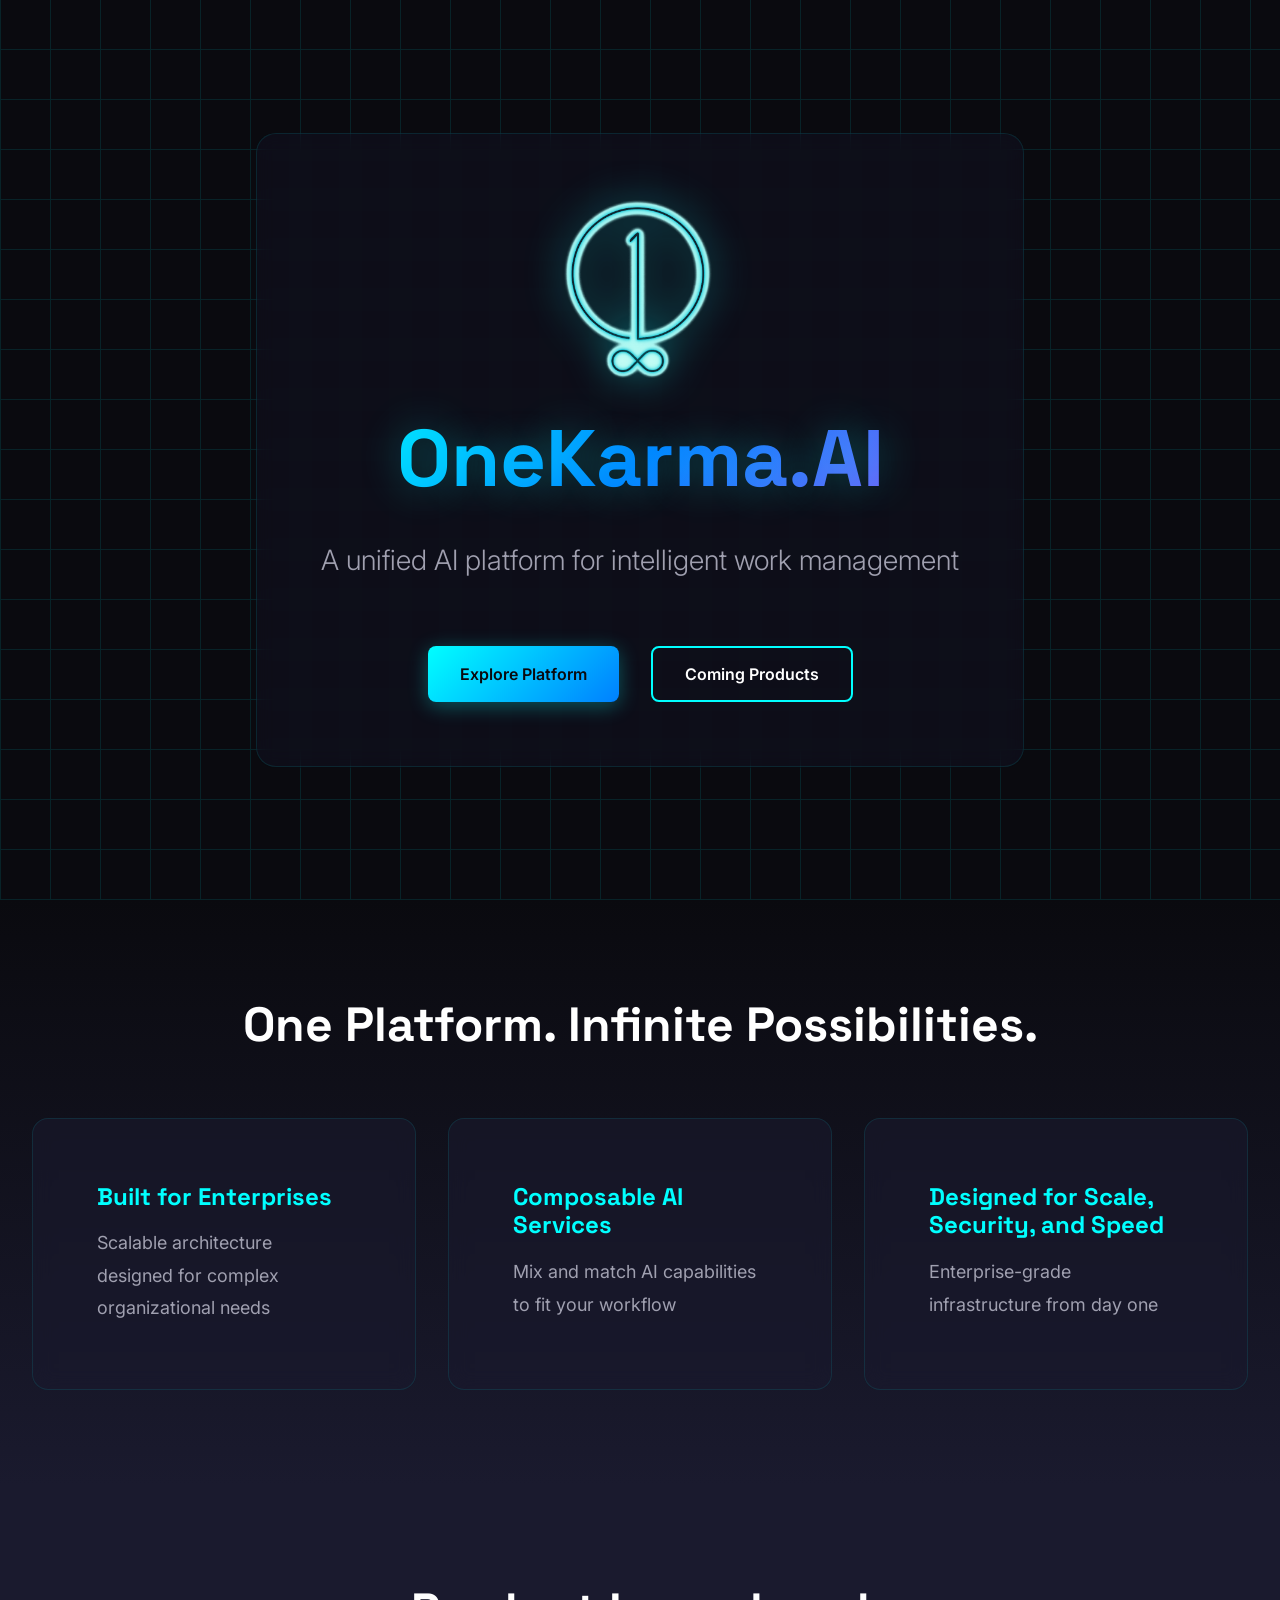
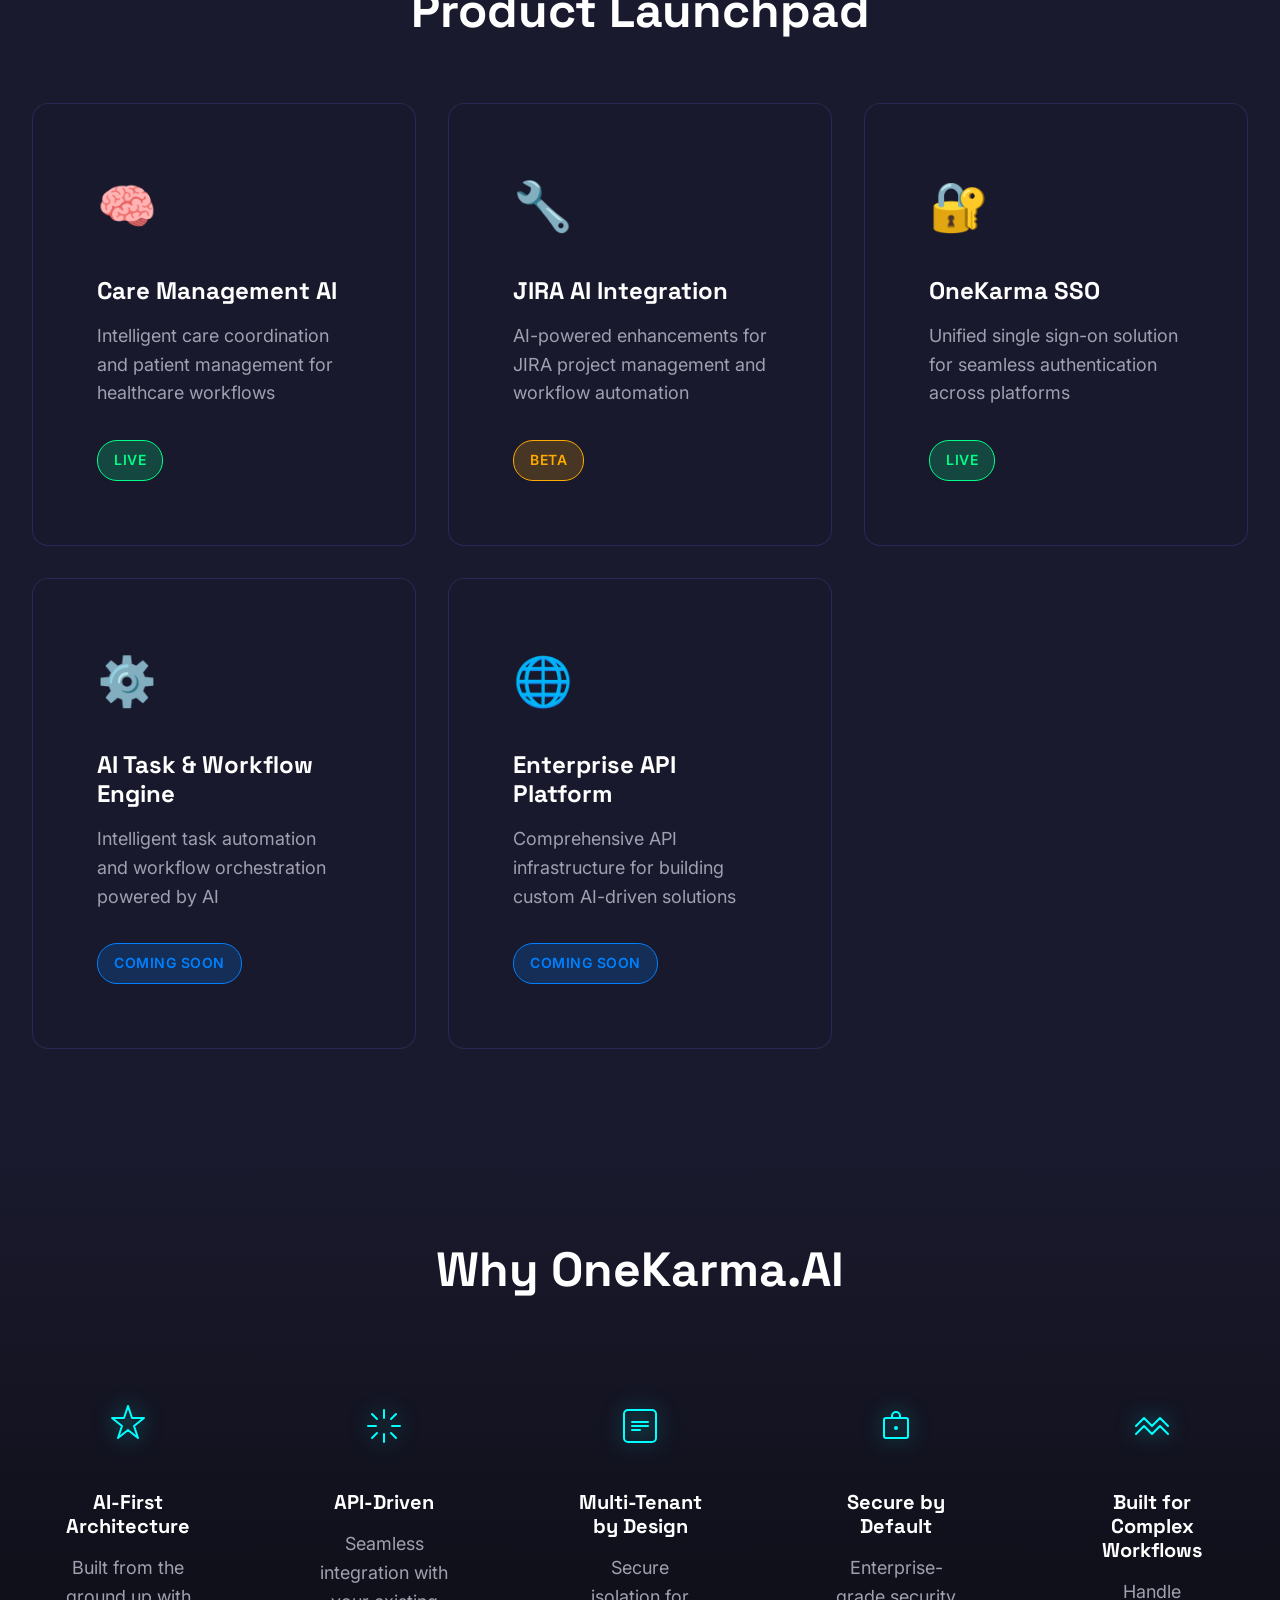
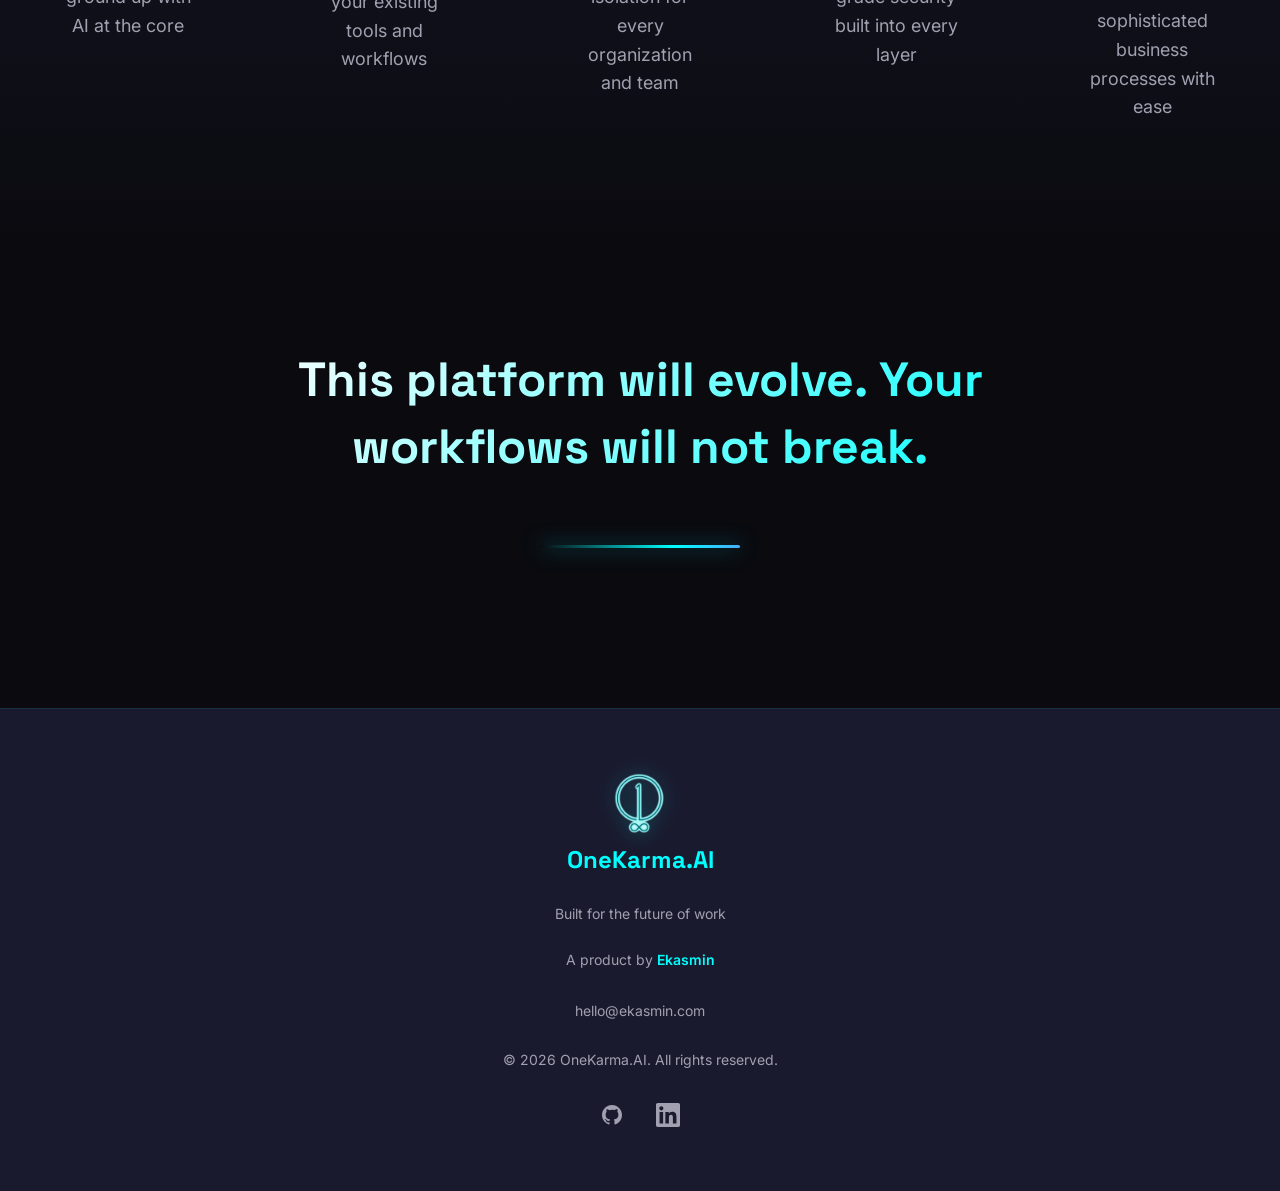
==== index.html @ ee0c7028 "Initial commit: OneKarma.AI landing website with Ekasmin branding" ====
<!DOCTYPE html>
<html lang="en">
<head>
  <meta charset="UTF-8">
  <meta name="viewport" content="width=device-width, initial-scale=1.0">
  <meta name="description" content="OneKarma.AI - A unified AI platform for intelligent work management. Enterprise-grade AI solutions for modern workflows. By Ekasmin.">
  <title>OneKarma.AI - Unified AI Platform for Intelligent Work Management</title>
  
  <!-- Favicons - OneKarma Logo -->
  <link rel="icon" type="image/png" sizes="16x16" href="images/ios/Icon-16x16.png">
  <link rel="icon" type="image/png" sizes="32x32" href="images/ios/Icon-32x32.png">
  <link rel="icon" type="image/png" sizes="48x48" href="images/ios/Icon-48x48.png">
  <link rel="apple-touch-icon" sizes="180x180" href="images/ios/Icon-180x180.png">
  <link rel="icon" type="image/png" sizes="192x192" href="images/android/Icon-xxxdpi-192x192.png">
  
  <!-- Stylesheets -->
  <link rel="stylesheet" href="css/style.css">
  <link rel="preconnect" href="https://fonts.googleapis.com">
  <link rel="preconnect" href="https://fonts.gstatic.com" crossorigin>
  <link href="https://fonts.googleapis.com/css2?family=Inter:wght@300;400;600;700&family=Space+Grotesk:wght@400;600;700&display=swap" rel="stylesheet">
</head>
<body>
  
  <!-- Hero Section -->
  <section id="hero" class="hero-section" role="banner">
    <div class="hero-background" aria-hidden="true"></div>
    <div class="hero-content">
      <div class="hero-logo">
        <img src="images/logo.png" alt="OneKarma.AI Logo" class="logo-image">
      </div>
      <h1 class="hero-title">OneKarma.AI</h1>
      <p class="hero-subtitle">A unified AI platform for intelligent work management</p>
      <div class="hero-cta">
        <button class="btn-primary" data-scroll-to="platform-vision" aria-label="Explore Platform">Explore Platform</button>
        <button class="btn-secondary" data-scroll-to="products" aria-label="Coming Products">Coming Products</button>
      </div>
    </div>
  </section>

  <!-- Platform Vision Section -->
  <section id="platform-vision" class="platform-vision-section" aria-labelledby="platform-heading">
    <div class="container">
      <h2 id="platform-heading" class="section-title fade-in">One Platform. Infinite Possibilities.</h2>
      <div class="vision-cards">
        <article class="vision-card fade-in">
          <h3>Built for Enterprises</h3>
          <p>Scalable architecture designed for complex organizational needs</p>
        </article>
        <article class="vision-card fade-in">
          <h3>Composable AI Services</h3>
          <p>Mix and match AI capabilities to fit your workflow</p>
        </article>
        <article class="vision-card fade-in">
          <h3>Designed for Scale, Security, and Speed</h3>
          <p>Enterprise-grade infrastructure from day one</p>
        </article>
      </div>
    </div>
  </section>

  <!-- Products Section -->
  <section id="products" class="products-section" aria-labelledby="products-heading">
    <div class="container">
      <h2 id="products-heading" class="section-title fade-in">Product Launchpad</h2>
      <div class="products-grid" id="products-grid">
        <!-- Product cards will be dynamically generated by JavaScript -->
      </div>
    </div>
  </section>

  <!-- Why OneKarma Section -->
  <section id="why-onekarma" class="why-section" aria-labelledby="why-heading">
    <div class="container">
      <h2 id="why-heading" class="section-title fade-in">Why OneKarma.AI</h2>
      <div class="features-grid">
        <article class="feature-block fade-in">
          <div class="feature-icon" aria-hidden="true">
            <svg width="48" height="48" viewBox="0 0 48 48" fill="none" xmlns="http://www.w3.org/2000/svg">
              <path d="M24 4L28 16H40L30 24L34 36L24 28L14 36L18 24L8 16H20L24 4Z" stroke="currentColor" stroke-width="2" stroke-linecap="round" stroke-linejoin="round"/>
            </svg>
          </div>
          <h3>AI-First Architecture</h3>
          <p>Built from the ground up with AI at the core</p>
        </article>
        <article class="feature-block fade-in">
          <div class="feature-icon" aria-hidden="true">
            <svg width="48" height="48" viewBox="0 0 48 48" fill="none" xmlns="http://www.w3.org/2000/svg">
              <path d="M8 24H16M32 24H40M24 8V16M24 32V40M12 12L17 17M31 31L36 36M36 12L31 17M17 31L12 36" stroke="currentColor" stroke-width="2" stroke-linecap="round"/>
            </svg>
          </div>
          <h3>API-Driven</h3>
          <p>Seamless integration with your existing tools and workflows</p>
        </article>
        <article class="feature-block fade-in">
          <div class="feature-icon" aria-hidden="true">
            <svg width="48" height="48" viewBox="0 0 48 48" fill="none" xmlns="http://www.w3.org/2000/svg">
              <rect x="8" y="8" width="32" height="32" rx="4" stroke="currentColor" stroke-width="2"/>
              <path d="M16 20H32M16 24H32M16 28H24" stroke="currentColor" stroke-width="2" stroke-linecap="round"/>
            </svg>
          </div>
          <h3>Multi-Tenant by Design</h3>
          <p>Secure isolation for every organization and team</p>
        </article>
        <article class="feature-block fade-in">
          <div class="feature-icon" aria-hidden="true">
            <svg width="48" height="48" viewBox="0 0 48 48" fill="none" xmlns="http://www.w3.org/2000/svg">
              <rect x="12" y="16" width="24" height="20" rx="2" stroke="currentColor" stroke-width="2"/>
              <path d="M20 16V14C20 11.7909 21.7909 10 24 10C26.2091 10 28 11.7909 28 14V16" stroke="currentColor" stroke-width="2"/>
              <circle cx="24" cy="26" r="2" fill="currentColor"/>
            </svg>
          </div>
          <h3>Secure by Default</h3>
          <p>Enterprise-grade security built into every layer</p>
        </article>
        <article class="feature-block fade-in">
          <div class="feature-icon" aria-hidden="true">
            <svg width="48" height="48" viewBox="0 0 48 48" fill="none" xmlns="http://www.w3.org/2000/svg">
              <path d="M8 24L16 16L24 24L32 16L40 24" stroke="currentColor" stroke-width="2" stroke-linecap="round" stroke-linejoin="round"/>
              <path d="M8 32L16 24L24 32L32 24L40 32" stroke="currentColor" stroke-width="2" stroke-linecap="round" stroke-linejoin="round"/>
            </svg>
          </div>
          <h3>Built for Complex Workflows</h3>
          <p>Handle sophisticated business processes with ease</p>
        </article>
      </div>
    </div>
  </section>

  <!-- Future-Ready Section -->
  <section id="future-ready" class="future-section" aria-labelledby="future-heading">
    <div class="container">
      <h2 id="future-heading" class="future-statement fade-in">This platform will evolve. Your workflows will not break.</h2>
      <div class="animated-divider" aria-hidden="true"></div>
    </div>
  </section>

  <!-- Footer -->
  <footer class="footer" role="contentinfo">
    <div class="container">
      <div class="footer-logo-section">
        <img src="images/logo.png" alt="OneKarma.AI Logo" class="footer-logo-image">
        <div class="footer-logo">OneKarma.AI</div>
      </div>
      <p class="footer-tagline">Built for the future of work</p>
      <p class="footer-company">
        A product by <a href="https://www.ekasmin.com" target="_blank" rel="noopener noreferrer" class="footer-company-link">Ekasmin</a>
      </p>
      <p class="footer-contact">
        <a href="mailto:hello@ekasmin.com" class="footer-email">hello@ekasmin.com</a>
      </p>
      <p class="footer-copyright">&copy; <span id="year"></span> OneKarma.AI. All rights reserved.</p>
      <div class="footer-links">
        <a href="https://github.com" aria-label="GitHub" target="_blank" rel="noopener noreferrer">
          <svg width="24" height="24" viewBox="0 0 24 24" fill="currentColor" xmlns="http://www.w3.org/2000/svg">
            <path d="M12 2C6.477 2 2 6.477 2 12c0 4.42 2.865 8.17 6.839 9.49.5.092.682-.217.682-.482 0-.237-.008-.866-.013-1.7-2.782.603-3.369-1.34-3.369-1.34-.454-1.156-1.11-1.463-1.11-1.463-.908-.62.069-.608.069-.608 1.003.07 1.531 1.03 1.531 1.03.892 1.529 2.341 1.087 2.91.831.092-.646.35-1.086.636-1.336-2.22-.253-4.555-1.11-4.555-4.943 0-1.091.39-1.984 1.029-2.683-.103-.253-.446-1.27.098-2.647 0 0 .84-.269 2.75 1.025A9.578 9.578 0 0112 6.836c.85.004 1.705.114 2.504.336 1.909-1.294 2.747-1.025 2.747-1.025.546 1.377.203 2.394.1 2.647.64.699 1.028 1.592 1.028 2.683 0 3.842-2.339 4.687-4.566 4.935.359.309.678.919.678 1.852 0 1.336-.012 2.415-.012 2.743 0 .267.18.578.688.48C19.138 20.167 22 16.418 22 12c0-5.523-4.477-10-10-10z"/>
          </svg>
        </a>
        <a href="https://linkedin.com" aria-label="LinkedIn" target="_blank" rel="noopener noreferrer">
          <svg width="24" height="24" viewBox="0 0 24 24" fill="currentColor" xmlns="http://www.w3.org/2000/svg">
            <path d="M20.447 20.452h-3.554v-5.569c0-1.328-.027-3.037-1.852-3.037-1.853 0-2.136 1.445-2.136 2.939v5.667H9.351V9h3.414v1.561h.046c.477-.9 1.637-1.85 3.37-1.85 3.601 0 4.267 2.37 4.267 5.455v6.286zM5.337 7.433c-1.144 0-2.063-.926-2.063-2.065 0-1.138.92-2.063 2.063-2.063 1.14 0 2.064.925 2.064 2.063 0 1.139-.925 2.065-2.064 2.065zm1.782 13.019H3.555V9h3.564v11.452zM22.225 0H1.771C.792 0 0 .774 0 1.729v20.542C0 23.227.792 24 1.771 24h20.451C23.2 24 24 23.227 24 22.271V1.729C24 .774 23.2 0 22.222 0h.003z"/>
          </svg>
        </a>
      </div>
    </div>
  </footer>

  <!-- JavaScript -->
  <script defer src="js/main.js"></script>
</body>
</html>
---- css/style.css ----
/* OneKarma.AI Landing Website - Main Stylesheet */

/* ============================================
   CSS Custom Properties (Design Tokens)
   ============================================ */
:root {
  /* Base colors */
  --color-bg-primary: #0a0a0f;
  --color-bg-secondary: #1a1a2e;
  --color-bg-card: rgba(26, 26, 46, 0.6);
  
  /* Neon accents */
  --color-accent-cyan: #00ffff;
  --color-accent-blue: #0080ff;
  --color-accent-violet: #8b5cf6;
  --color-accent-orange: #ff6b35;
  
  /* Text colors */
  --color-text-primary: #ffffff;
  --color-text-secondary: #a0a0b0;
  
  /* Status colors */
  --color-status-live: #00ff88;
  --color-status-beta: #ffaa00;
  --color-status-coming: #0080ff;
  
  /* Spacing */
  --spacing-xs: 0.5rem;
  --spacing-sm: 1rem;
  --spacing-md: 2rem;
  --spacing-lg: 4rem;
  --spacing-xl: 6rem;
  
  /* Typography */
  --font-primary: 'Inter', -apple-system, BlinkMacSystemFont, 'Segoe UI', sans-serif;
  --font-display: 'Space Grotesk', var(--font-primary);
}

/* ============================================
   CSS Reset and Base Styles
   ============================================ */
*,
*::before,
*::after {
  box-sizing: border-box;
  margin: 0;
  padding: 0;
}

html {
  scroll-behavior: smooth;
}

body {
  font-family: var(--font-primary);
  background-color: var(--color-bg-primary);
  color: var(--color-text-primary);
  line-height: 1.6;
  overflow-x: hidden;
}

/* ============================================
   Typography
   ============================================ */
h1, h2, h3 {
  font-family: var(--font-display);
  font-weight: 700;
  line-height: 1.2;
}

h1 {
  font-size: 2.5rem;
}

h2 {
  font-size: 2rem;
}

h3 {
  font-size: 1.5rem;
}

p {
  font-size: 1rem;
  color: var(--color-text-secondary);
}

/* ============================================
   Layout Utilities
   ============================================ */
.container {
  max-width: 1440px;
  margin: 0 auto;
  padding: 0 var(--spacing-md);
}

/* ============================================
   Placeholder Styles (to be implemented)
   ============================================ */
section {
  min-height: 50vh;
  padding: var(--spacing-xl) 0;
}

.section-title {
  text-align: center;
  margin-bottom: var(--spacing-lg);
}

/* Focus styles for keyboard navigation */
*:focus-visible {
  outline: 2px solid var(--color-accent-cyan);
  outline-offset: 4px;
}

/* ============================================
   Responsive Typography
   ============================================ */
@media (min-width: 768px) {
  h1 {
    font-size: 3.5rem;
  }
  
  h2 {
    font-size: 2.5rem;
  }
  
  h3 {
    font-size: 1.75rem;
  }
}

@media (min-width: 1024px) {
  h1 {
    font-size: 4rem;
  }
  
  h2 {
    font-size: 3rem;
  }
  
  h3 {
    font-size: 1.75rem;
  }
  
  p {
    font-size: 1.125rem;
  }
}

/* ============================================
   Accessibility - Reduced Motion
   ============================================ */
@media (prefers-reduced-motion: reduce) {
  *,
  *::before,
  *::after {
    animation-duration: 0.01ms !important;
    animation-iteration-count: 1 !important;
    transition-duration: 0.01ms !important;
  }
  
  html {
    scroll-behavior: auto;
  }
}


/* ============================================
   Hero Section
   ============================================ */
.hero-section {
  position: relative;
  min-height: 100vh;
  display: flex;
  align-items: center;
  justify-content: center;
  overflow: hidden;
  padding: var(--spacing-md);
}

.hero-background {
  position: absolute;
  top: 0;
  left: 0;
  width: 100%;
  height: 100%;
  background: 
    linear-gradient(90deg, var(--color-accent-cyan) 1px, transparent 1px),
    linear-gradient(0deg, var(--color-accent-cyan) 1px, transparent 1px);
  background-size: 50px 50px;
  opacity: 0.1;
  z-index: 0;
  animation: gridPulse 4s ease-in-out infinite;
}

@keyframes gridPulse {
  0%, 100% {
    opacity: 0.1;
    transform: scale(1);
  }
  50% {
    opacity: 0.15;
    transform: scale(1.02);
  }
}

.hero-content {
  position: relative;
  z-index: 1;
  text-align: center;
  max-width: 900px;
  padding: var(--spacing-lg);
  background: rgba(26, 26, 46, 0.3);
  backdrop-filter: blur(10px);
  border-radius: 20px;
  border: 1px solid rgba(0, 255, 255, 0.1);
}

.hero-logo {
  margin-bottom: var(--spacing-md);
  display: flex;
  justify-content: center;
}

.logo-image {
  width: 120px;
  height: auto;
  filter: drop-shadow(0 0 20px rgba(0, 255, 255, 0.4));
  animation: logoFloat 3s ease-in-out infinite;
}

@keyframes logoFloat {
  0%, 100% {
    transform: translateY(0);
  }
  50% {
    transform: translateY(-10px);
  }
}

.hero-title {
  font-size: 3rem;
  font-weight: 700;
  margin-bottom: var(--spacing-md);
  background: linear-gradient(135deg, var(--color-accent-cyan), var(--color-accent-blue), var(--color-accent-violet));
  -webkit-background-clip: text;
  -webkit-text-fill-color: transparent;
  background-clip: text;
  text-shadow: 0 0 40px rgba(0, 255, 255, 0.3);
  animation: titleGlow 3s ease-in-out infinite;
}

.hero-subtitle {
  font-size: 1.25rem;
  color: var(--color-text-secondary);
  margin-bottom: var(--spacing-lg);
  font-weight: 300;
}

.hero-cta {
  display: flex;
  gap: var(--spacing-md);
  justify-content: center;
  flex-wrap: wrap;
}

/* Button Styles */
.btn-primary,
.btn-secondary {
  padding: 1rem 2rem;
  font-size: 1rem;
  font-weight: 600;
  border: none;
  border-radius: 8px;
  cursor: pointer;
  transition: all 0.3s ease;
  font-family: var(--font-primary);
}

.btn-primary {
  background: linear-gradient(135deg, var(--color-accent-cyan), var(--color-accent-blue));
  color: var(--color-bg-primary);
  box-shadow: 0 4px 20px rgba(0, 255, 255, 0.3);
}

.btn-primary:hover {
  transform: translateY(-2px);
  box-shadow: 0 6px 30px rgba(0, 255, 255, 0.5);
}

.btn-secondary {
  background: transparent;
  color: var(--color-text-primary);
  border: 2px solid var(--color-accent-cyan);
}

.btn-secondary:hover {
  background: rgba(0, 255, 255, 0.1);
  transform: translateY(-2px);
  box-shadow: 0 6px 30px rgba(0, 255, 255, 0.3);
}

/* Hero Animations */
@keyframes titleGlow {
  0%, 100% {
    filter: drop-shadow(0 0 20px rgba(0, 255, 255, 0.3));
  }
  50% {
    filter: drop-shadow(0 0 40px rgba(0, 255, 255, 0.6));
  }
}

/* Responsive Hero */
@media (min-width: 768px) {
  .hero-title {
    font-size: 4rem;
  }
  
  .hero-subtitle {
    font-size: 1.5rem;
  }
  
  .logo-image {
    width: 150px;
  }
}

@media (min-width: 1024px) {
  .hero-title {
    font-size: 5rem;
  }
  
  .hero-subtitle {
    font-size: 1.75rem;
  }
  
  .logo-image {
    width: 180px;
  }
}


/* ============================================
   Platform Vision Section
   ============================================ */
.platform-vision-section {
  background: linear-gradient(180deg, var(--color-bg-primary) 0%, var(--color-bg-secondary) 100%);
  padding: var(--spacing-xl) 0;
}

.vision-cards {
  display: grid;
  grid-template-columns: 1fr;
  gap: var(--spacing-md);
  margin-top: var(--spacing-lg);
}

.vision-card {
  background: var(--color-bg-card);
  backdrop-filter: blur(10px);
  border: 1px solid rgba(0, 255, 255, 0.1);
  border-radius: 16px;
  padding: var(--spacing-lg);
  transition: all 0.3s ease;
}

.vision-card h3 {
  color: var(--color-accent-cyan);
  margin-bottom: var(--spacing-sm);
  font-size: 1.5rem;
}

.vision-card p {
  color: var(--color-text-secondary);
  line-height: 1.8;
}

.vision-card:hover {
  transform: translateY(-5px);
  box-shadow: 0 10px 30px rgba(0, 255, 255, 0.3);
  border-color: rgba(0, 255, 255, 0.3);
}

/* Responsive Vision Cards */
@media (min-width: 768px) {
  .vision-cards {
    grid-template-columns: repeat(2, 1fr);
  }
}

@media (min-width: 1024px) {
  .vision-cards {
    grid-template-columns: repeat(3, 1fr);
  }
}


/* ============================================
   Products Section
   ============================================ */
.products-section {
  background: var(--color-bg-secondary);
  padding: var(--spacing-xl) 0;
}

.products-grid {
  display: grid;
  grid-template-columns: 1fr;
  gap: var(--spacing-md);
  margin-top: var(--spacing-lg);
}

.product-card {
  background: var(--color-bg-card);
  backdrop-filter: blur(10px);
  border: 1px solid rgba(139, 92, 246, 0.2);
  border-radius: 16px;
  padding: var(--spacing-lg);
  transition: all 0.3s ease;
  position: relative;
  overflow: hidden;
}

.product-card::before {
  content: '';
  position: absolute;
  top: 0;
  left: 0;
  right: 0;
  height: 3px;
  background: linear-gradient(90deg, var(--color-accent-cyan), var(--color-accent-violet));
  opacity: 0;
  transition: opacity 0.3s ease;
}

.product-card:hover::before {
  opacity: 1;
}

.product-icon {
  font-size: 3rem;
  margin-bottom: var(--spacing-md);
  display: block;
}

.product-name {
  color: var(--color-text-primary);
  margin-bottom: var(--spacing-sm);
  font-size: 1.5rem;
}

.product-description {
  color: var(--color-text-secondary);
  margin-bottom: var(--spacing-md);
  line-height: 1.6;
}

.product-status {
  display: inline-block;
  padding: 0.5rem 1rem;
  border-radius: 20px;
  font-size: 0.875rem;
  font-weight: 600;
  text-transform: uppercase;
  letter-spacing: 0.5px;
}

.product-card[data-status="live"] .product-status {
  background: rgba(0, 255, 136, 0.2);
  color: var(--color-status-live);
  border: 1px solid var(--color-status-live);
}

.product-card[data-status="beta"] .product-status {
  background: rgba(255, 170, 0, 0.2);
  color: var(--color-status-beta);
  border: 1px solid var(--color-status-beta);
}

.product-card[data-status="coming-soon"] .product-status {
  background: rgba(0, 128, 255, 0.2);
  color: var(--color-status-coming);
  border: 1px solid var(--color-status-coming);
}

.product-card:hover {
  transform: translateY(-10px) scale(1.02);
  box-shadow: 
    0 20px 40px rgba(0, 255, 255, 0.3),
    0 0 20px rgba(139, 92, 246, 0.2);
  border-color: rgba(0, 255, 255, 0.4);
}

/* Responsive Products Grid */
@media (min-width: 768px) {
  .products-grid {
    grid-template-columns: repeat(2, 1fr);
  }
}

@media (min-width: 1024px) {
  .products-grid {
    grid-template-columns: repeat(3, 1fr);
  }
}


/* ============================================
   Why OneKarma Section
   ============================================ */
.why-section {
  background: linear-gradient(180deg, var(--color-bg-secondary) 0%, var(--color-bg-primary) 100%);
  padding: var(--spacing-xl) 0;
}

.features-grid {
  display: grid;
  grid-template-columns: 1fr;
  gap: var(--spacing-lg);
  margin-top: var(--spacing-lg);
}

.feature-block {
  text-align: center;
  padding: var(--spacing-md);
  transition: transform 0.3s ease;
}

.feature-icon {
  width: 64px;
  height: 64px;
  margin: 0 auto var(--spacing-md);
  display: flex;
  align-items: center;
  justify-content: center;
  color: var(--color-accent-cyan);
  filter: drop-shadow(0 0 10px rgba(0, 255, 255, 0.5));
}

.feature-icon svg {
  width: 48px;
  height: 48px;
}

.feature-block h3 {
  color: var(--color-text-primary);
  margin-bottom: var(--spacing-sm);
  font-size: 1.25rem;
}

.feature-block p {
  color: var(--color-text-secondary);
  line-height: 1.6;
}

.feature-block:hover {
  transform: translateY(-5px);
}

.feature-block:hover .feature-icon {
  filter: drop-shadow(0 0 20px rgba(0, 255, 255, 0.8));
}

/* Responsive Features Grid */
@media (min-width: 768px) {
  .features-grid {
    grid-template-columns: repeat(2, 1fr);
  }
}

@media (min-width: 1024px) {
  .features-grid {
    grid-template-columns: repeat(3, 1fr);
  }
}

@media (min-width: 1280px) {
  .features-grid {
    grid-template-columns: repeat(5, 1fr);
  }
}


/* ============================================
   Future-Ready Section
   ============================================ */
.future-section {
  background: var(--color-bg-primary);
  padding: var(--spacing-xl) 0;
  text-align: center;
}

.future-statement {
  font-size: 2rem;
  font-weight: 700;
  max-width: 800px;
  margin: 0 auto var(--spacing-lg);
  line-height: 1.4;
  background: linear-gradient(135deg, var(--color-text-primary), var(--color-accent-cyan));
  -webkit-background-clip: text;
  -webkit-text-fill-color: transparent;
  background-clip: text;
}

.animated-divider {
  width: 200px;
  height: 3px;
  margin: var(--spacing-lg) auto;
  background: linear-gradient(90deg, 
    transparent, 
    var(--color-accent-cyan), 
    var(--color-accent-violet), 
    transparent
  );
  background-size: 200% 100%;
  animation: dividerSlide 3s ease-in-out infinite;
  border-radius: 2px;
  box-shadow: 0 0 20px rgba(0, 255, 255, 0.5);
}

@keyframes dividerSlide {
  0%, 100% {
    background-position: 0% 50%;
  }
  50% {
    background-position: 100% 50%;
  }
}

/* Responsive Future Section */
@media (min-width: 768px) {
  .future-statement {
    font-size: 2.5rem;
  }
}

@media (min-width: 1024px) {
  .future-statement {
    font-size: 3rem;
  }
}


/* ============================================
   Footer
   ============================================ */
.footer {
  background: var(--color-bg-secondary);
  border-top: 1px solid rgba(0, 255, 255, 0.1);
  padding: var(--spacing-lg) 0;
  text-align: center;
}

.footer .container {
  display: flex;
  flex-direction: column;
  align-items: center;
  gap: var(--spacing-sm);
}

.footer-logo-section {
  display: flex;
  flex-direction: column;
  align-items: center;
  gap: var(--spacing-xs);
  margin-bottom: var(--spacing-xs);
}

.footer-logo-image {
  width: 60px;
  height: auto;
  filter: drop-shadow(0 0 10px rgba(0, 255, 255, 0.3));
}

.footer-logo {
  font-family: var(--font-display);
  font-size: 1.5rem;
  font-weight: 700;
  color: var(--color-accent-cyan);
}

.footer-tagline {
  color: var(--color-text-secondary);
  font-size: 0.875rem;
  margin-bottom: var(--spacing-xs);
}

.footer-company {
  color: var(--color-text-secondary);
  font-size: 0.875rem;
  margin-bottom: var(--spacing-xs);
}

.footer-company-link {
  color: var(--color-accent-cyan);
  text-decoration: none;
  transition: all 0.3s ease;
  font-weight: 600;
}

.footer-company-link:hover {
  color: var(--color-accent-blue);
  text-decoration: underline;
}

.footer-contact {
  margin-bottom: var(--spacing-xs);
}

.footer-email {
  color: var(--color-text-secondary);
  text-decoration: none;
  font-size: 0.875rem;
  transition: all 0.3s ease;
}

.footer-email:hover {
  color: var(--color-accent-cyan);
  text-decoration: underline;
}

.footer-copyright {
  color: var(--color-text-secondary);
  font-size: 0.875rem;
  margin-bottom: var(--spacing-sm);
}

.footer-links {
  display: flex;
  gap: var(--spacing-md);
}

.footer-links a {
  color: var(--color-text-secondary);
  transition: all 0.3s ease;
  display: flex;
  align-items: center;
  justify-content: center;
}

.footer-links a:hover {
  color: var(--color-accent-cyan);
  filter: drop-shadow(0 0 10px rgba(0, 255, 255, 0.5));
  transform: translateY(-2px);
}

.footer-links svg {
  width: 24px;
  height: 24px;
}


/* ============================================
   Fade-In Animations
   ============================================ */
.fade-in {
  opacity: 0;
  transform: translateY(30px);
  transition: opacity 0.6s ease, transform 0.6s ease;
}

.fade-in.visible {
  opacity: 1;
  transform: translateY(0);
}

/* Stagger animation delays for multiple elements */
.vision-card.fade-in:nth-child(1) {
  transition-delay: 0.1s;
}

.vision-card.fade-in:nth-child(2) {
  transition-delay: 0.2s;
}

.vision-card.fade-in:nth-child(3) {
  transition-delay: 0.3s;
}

.product-card.fade-in:nth-child(1) {
  transition-delay: 0.1s;
}

.product-card.fade-in:nth-child(2) {
  transition-delay: 0.2s;
}

.product-card.fade-in:nth-child(3) {
  transition-delay: 0.3s;
}

.product-card.fade-in:nth-child(4) {
  transition-delay: 0.4s;
}

.product-card.fade-in:nth-child(5) {
  transition-delay: 0.5s;
}

.feature-block.fade-in:nth-child(1) {
  transition-delay: 0.1s;
}

.feature-block.fade-in:nth-child(2) {
  transition-delay: 0.2s;
}

.feature-block.fade-in:nth-child(3) {
  transition-delay: 0.3s;
}

.feature-block.fade-in:nth-child(4) {
  transition-delay: 0.4s;
}

.feature-block.fade-in:nth-child(5) {
  transition-delay: 0.5s;
}
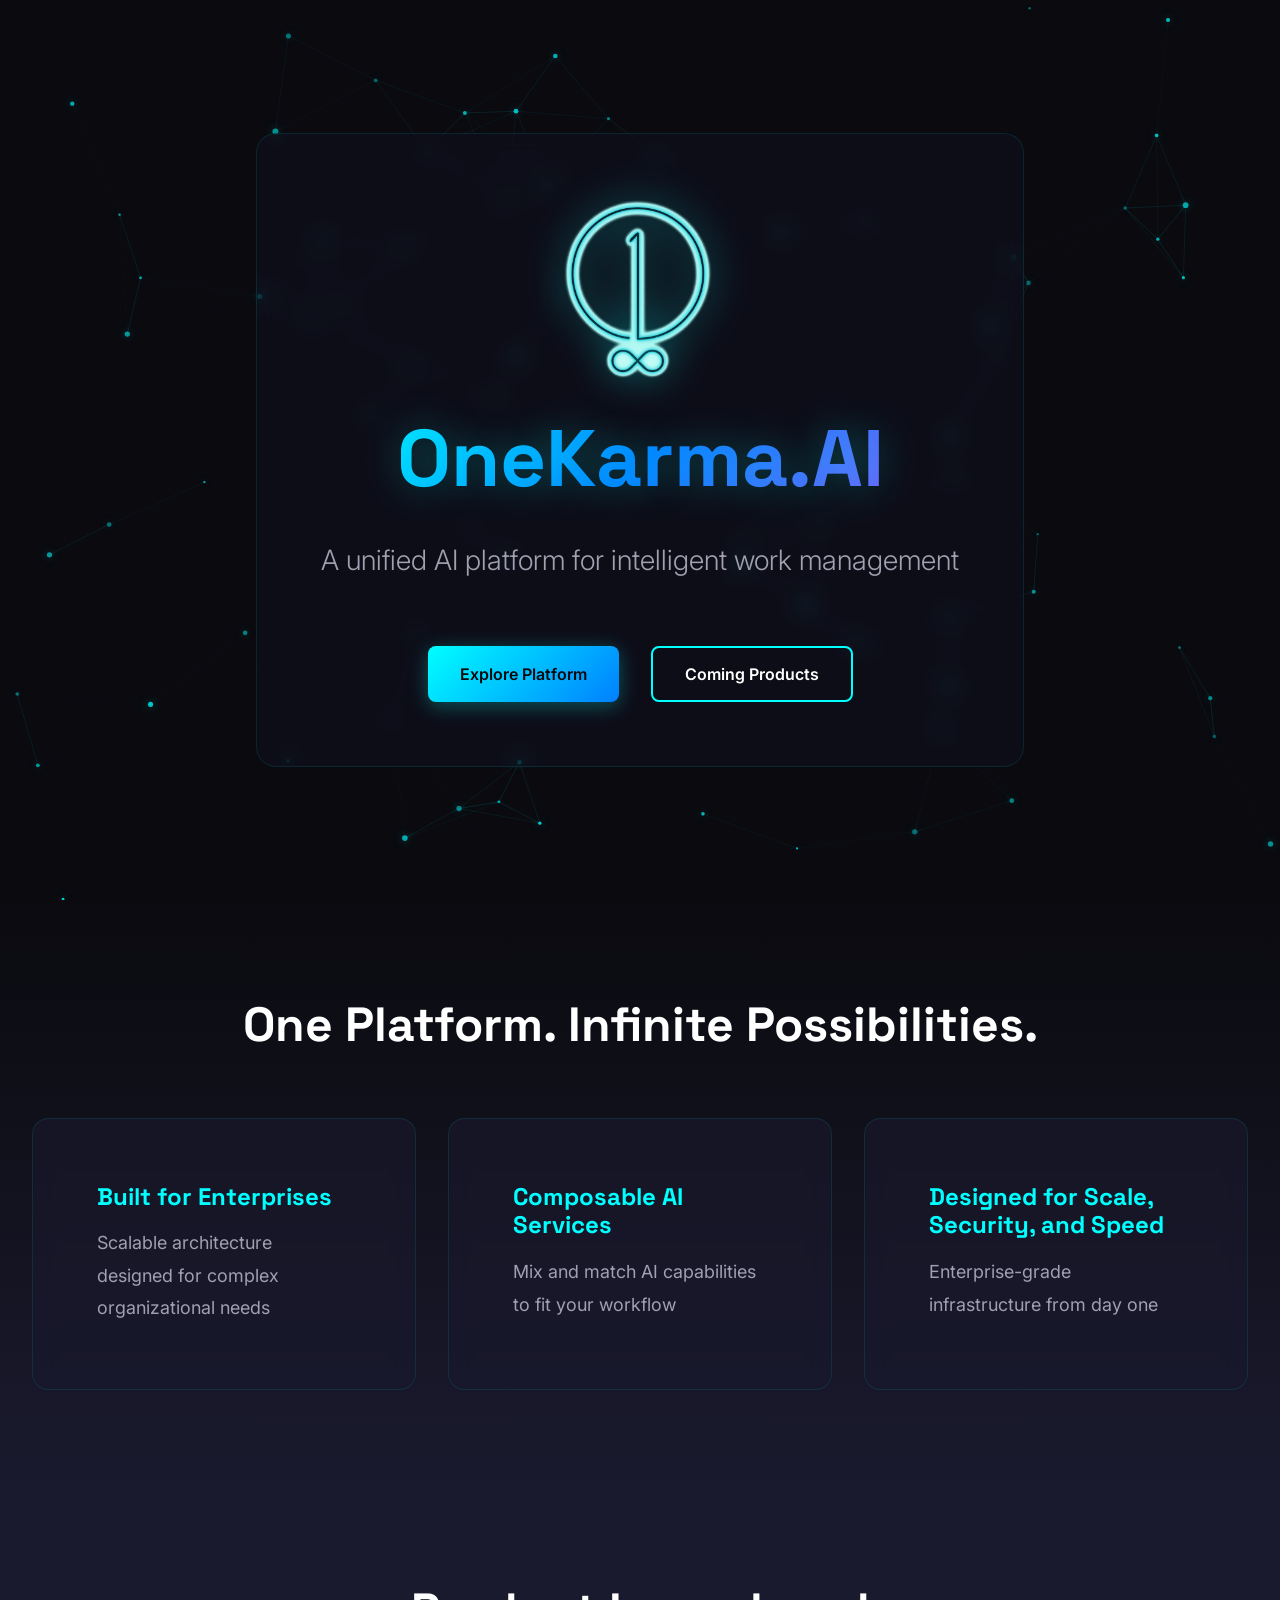
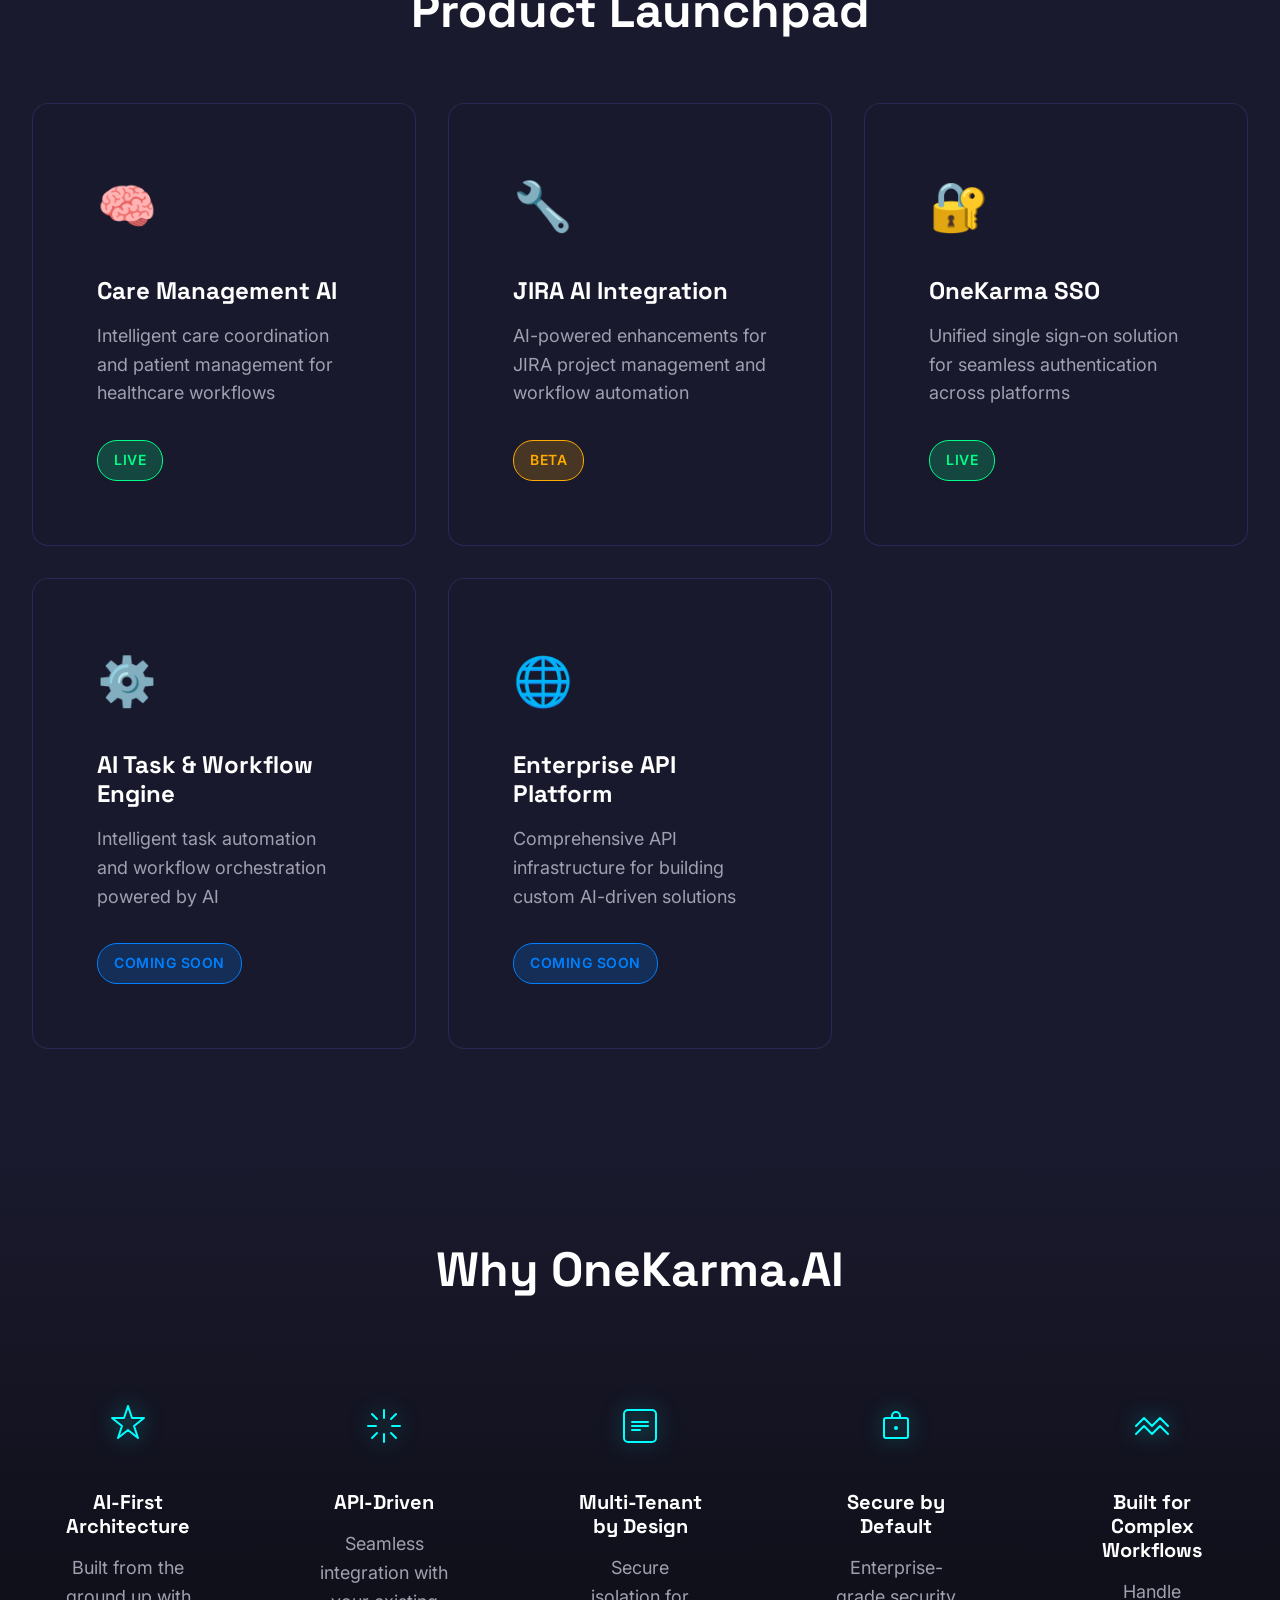
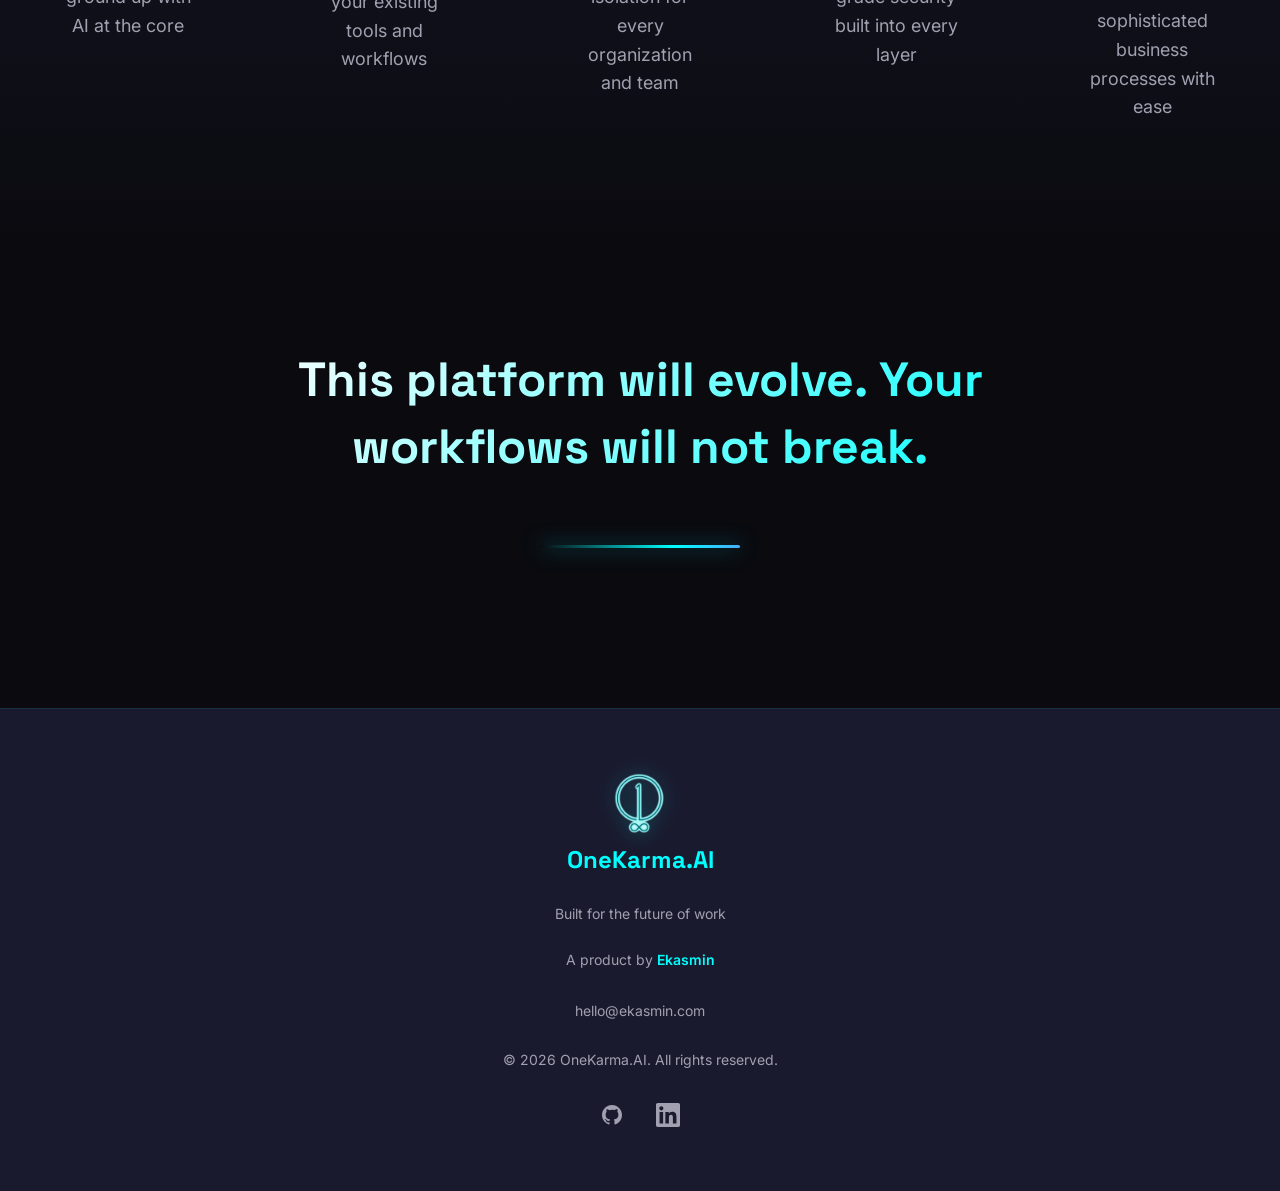
==== commit a3327751: "Update: Neural network background animation and favicon folder integration" ====
--- a/index.html
+++ b/index.html
@@ -7,11 +7,13 @@
   <title>OneKarma.AI - Unified AI Platform for Intelligent Work Management</title>
   
   <!-- Favicons - OneKarma Logo -->
-  <link rel="icon" type="image/png" sizes="16x16" href="images/ios/Icon-16x16.png">
-  <link rel="icon" type="image/png" sizes="32x32" href="images/ios/Icon-32x32.png">
-  <link rel="icon" type="image/png" sizes="48x48" href="images/ios/Icon-48x48.png">
-  <link rel="apple-touch-icon" sizes="180x180" href="images/ios/Icon-180x180.png">
-  <link rel="icon" type="image/png" sizes="192x192" href="images/android/Icon-xxxdpi-192x192.png">
+  <link rel="icon" type="image/x-icon" href="images/favicon/favicon.ico">
+  <link rel="icon" type="image/png" sizes="16x16" href="images/favicon/favicon-16x16.png">
+  <link rel="icon" type="image/png" sizes="32x32" href="images/favicon/favicon-32x32.png">
+  <link rel="apple-touch-icon" sizes="180x180" href="images/favicon/apple-touch-icon.png">
+  <link rel="icon" type="image/png" sizes="192x192" href="images/favicon/android-chrome-192x192.png">
+  <link rel="icon" type="image/png" sizes="512x512" href="images/favicon/android-chrome-512x512.png">
+  <link rel="manifest" href="images/favicon/site.webmanifest">
   
   <!-- Stylesheets -->
   <link rel="stylesheet" href="css/style.css">
@@ -23,7 +25,7 @@
   
   <!-- Hero Section -->
   <section id="hero" class="hero-section" role="banner">
-    <div class="hero-background" aria-hidden="true"></div>
+    <canvas id="neural-canvas" class="hero-background" aria-hidden="true"></canvas>
     <div class="hero-content">
       <div class="hero-logo">
         <img src="images/logo.png" alt="OneKarma.AI Logo" class="logo-image">
--- a/css/style.css
+++ b/css/style.css
@@ -185,13 +185,7 @@
   left: 0;
   width: 100%;
   height: 100%;
-  background: 
-    linear-gradient(90deg, var(--color-accent-cyan) 1px, transparent 1px),
-    linear-gradient(0deg, var(--color-accent-cyan) 1px, transparent 1px);
-  background-size: 50px 50px;
-  opacity: 0.1;
   z-index: 0;
-  animation: gridPulse 4s ease-in-out infinite;
 }
 
 @keyframes gridPulse {
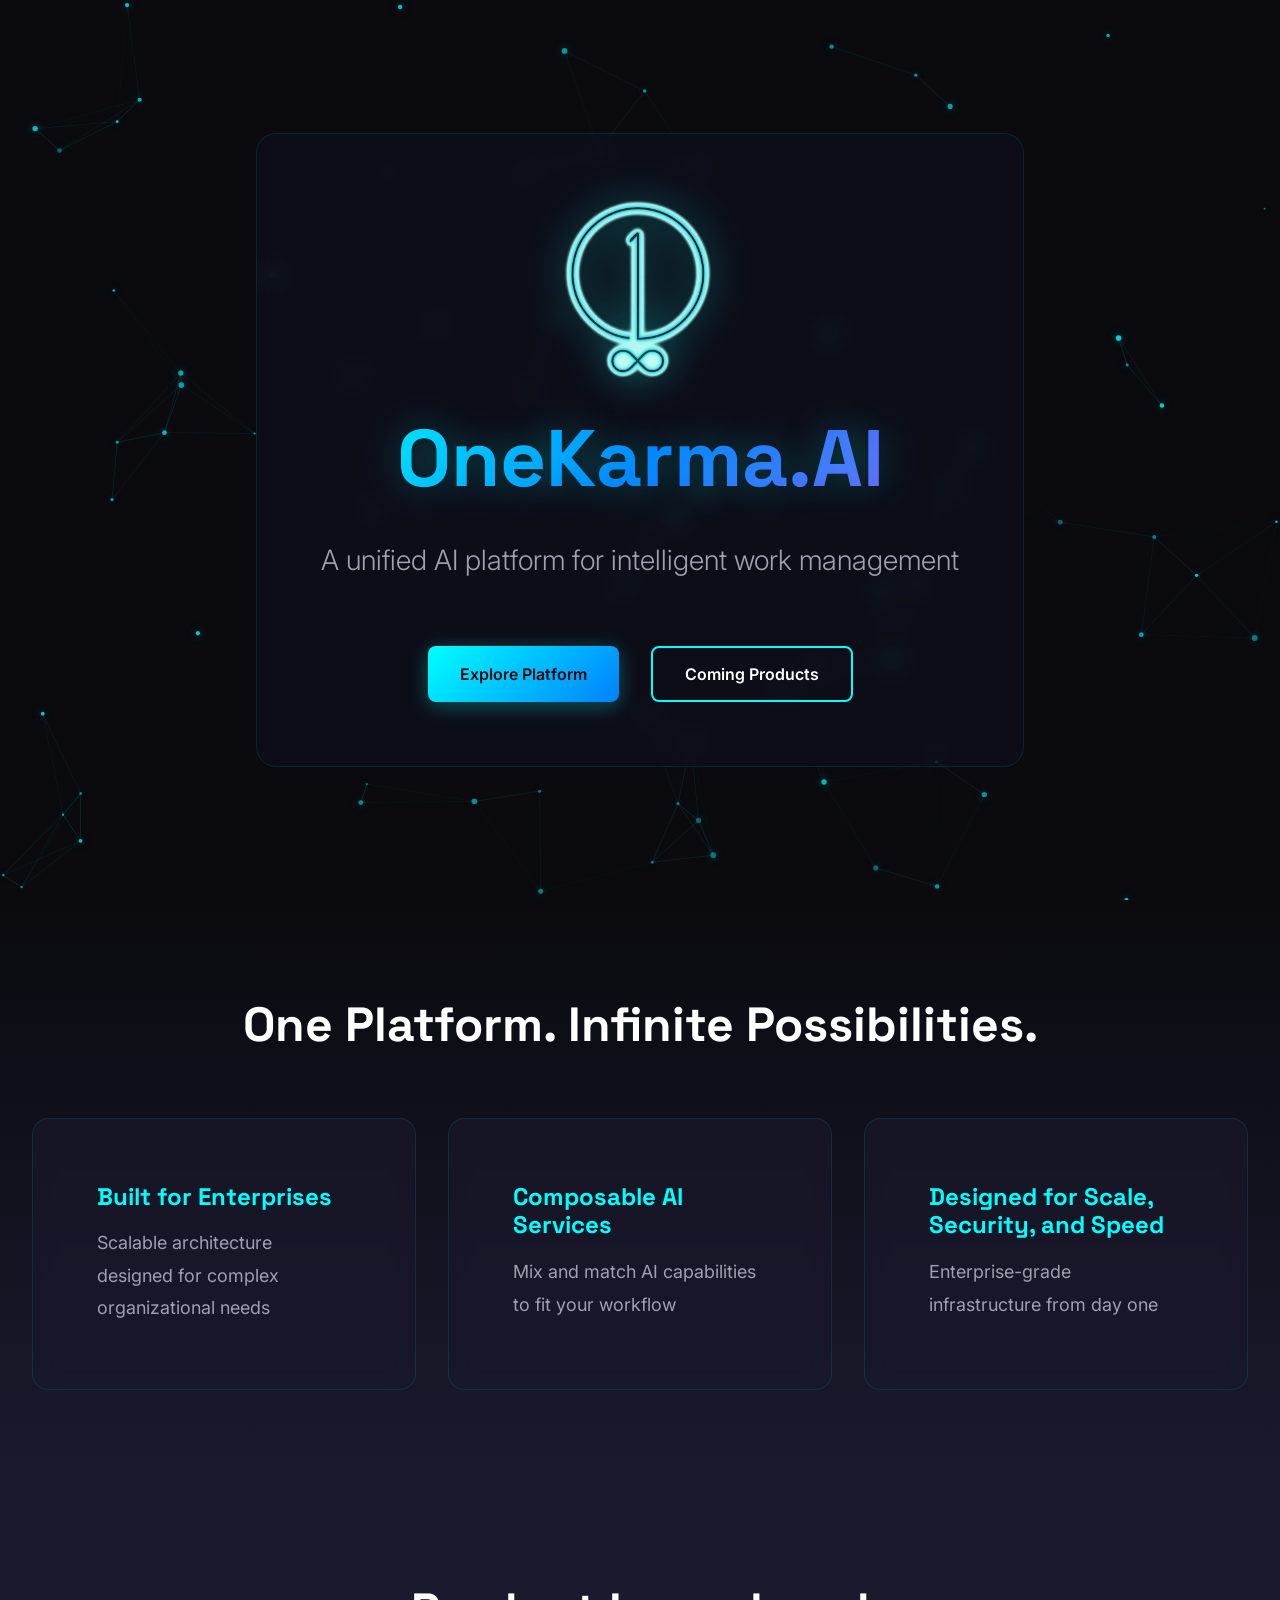
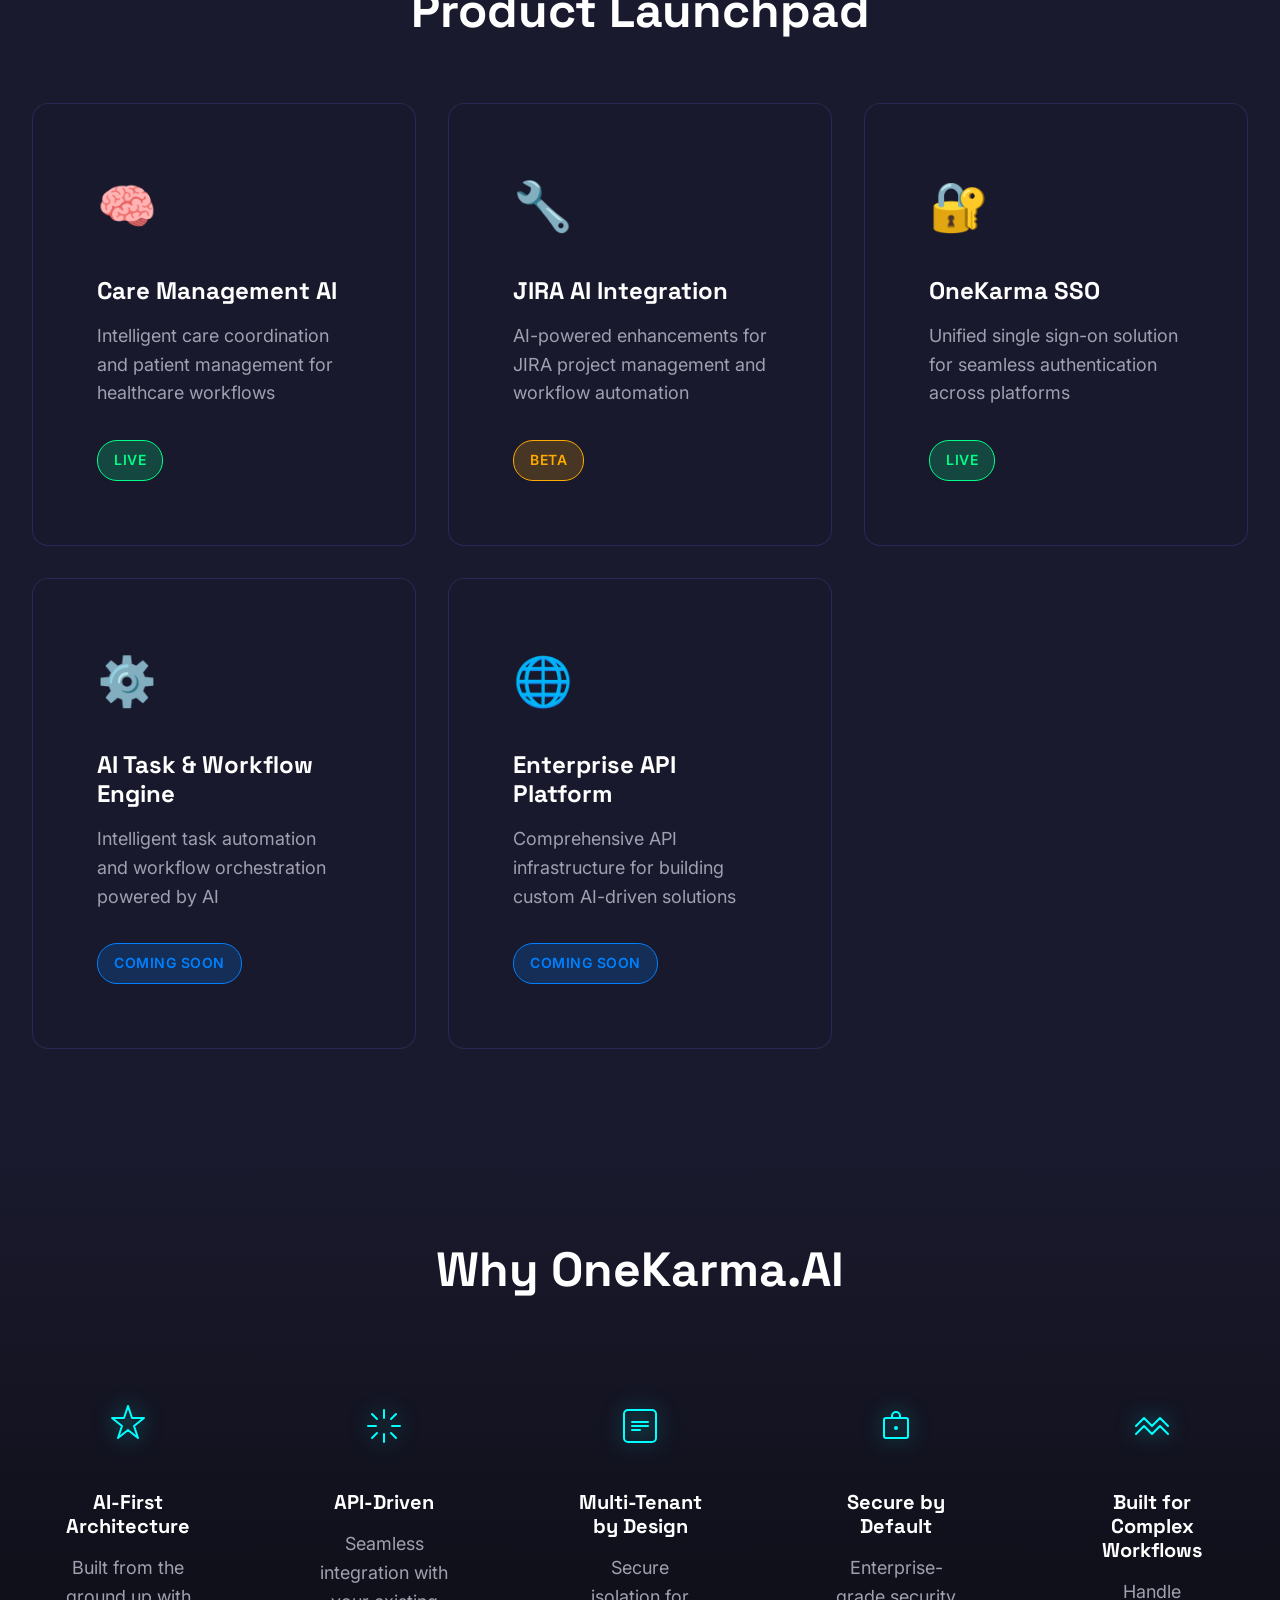
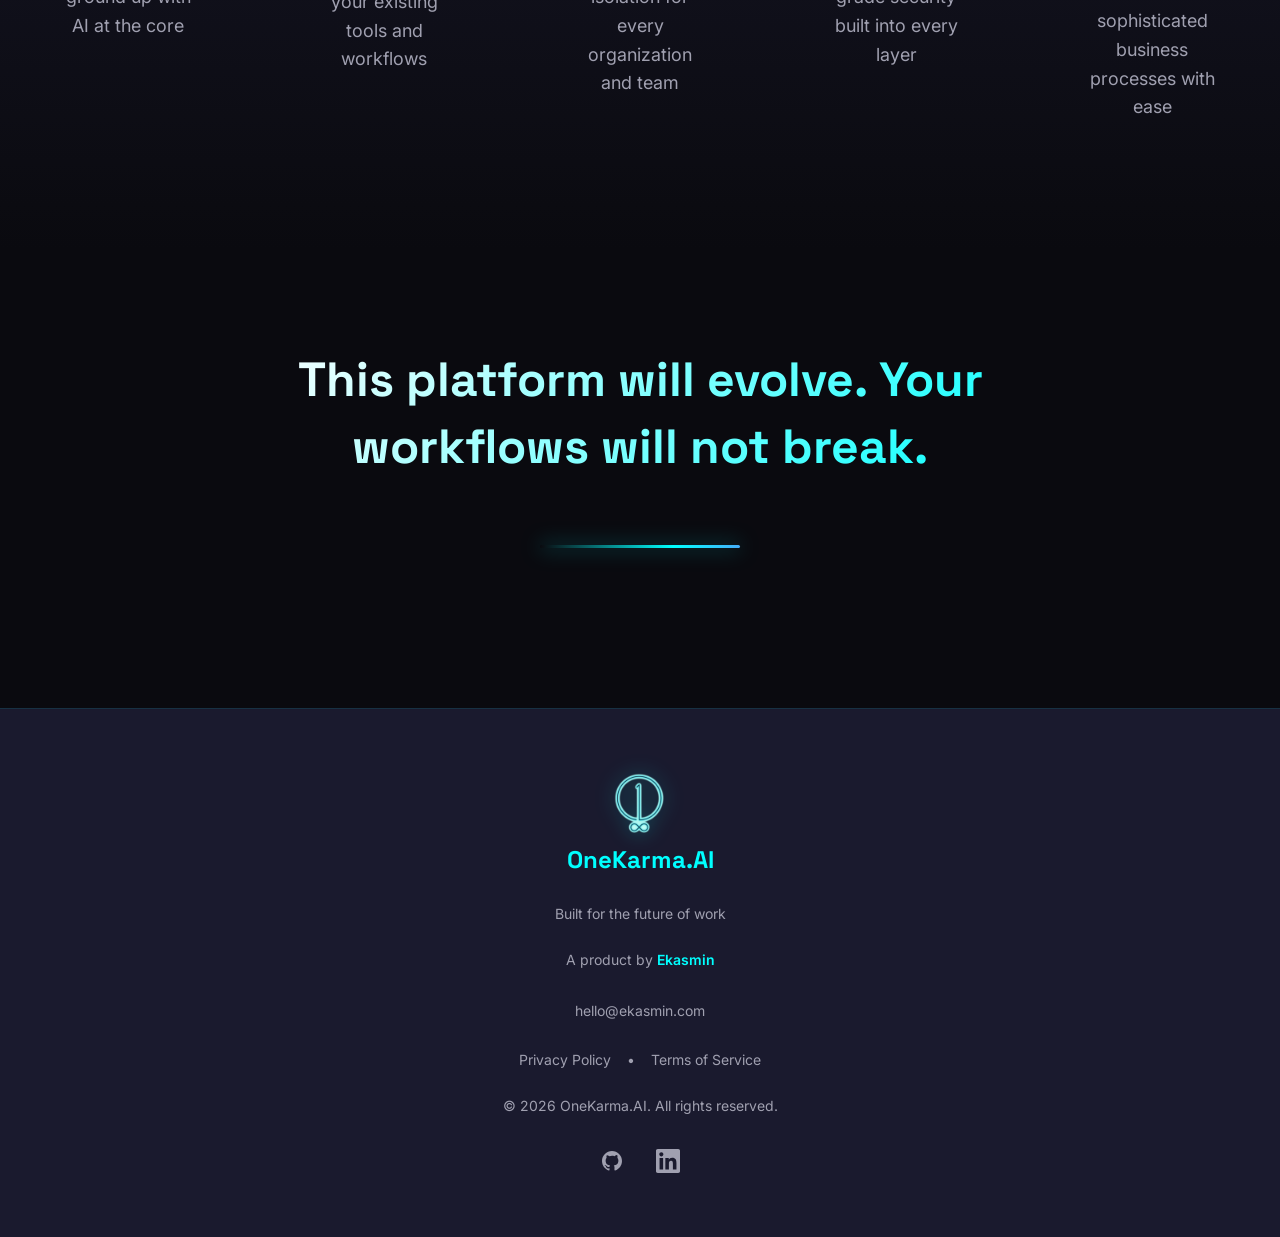
==== commit 1c6e6867: "Add Privacy Policy and Terms of Service pages for Google SSO compliance" ====
--- a/index.html
+++ b/index.html
@@ -150,6 +150,11 @@
       <p class="footer-contact">
         <a href="mailto:hello@ekasmin.com" class="footer-email">hello@ekasmin.com</a>
       </p>
+      <div class="footer-legal-links">
+        <a href="privacy-policy.html" class="footer-legal-link">Privacy Policy</a>
+        <span class="footer-separator">•</span>
+        <a href="terms-of-service.html" class="footer-legal-link">Terms of Service</a>
+      </div>
       <p class="footer-copyright">&copy; <span id="year"></span> OneKarma.AI. All rights reserved.</p>
       <div class="footer-links">
         <a href="https://github.com" aria-label="GitHub" target="_blank" rel="noopener noreferrer">
--- a/css/style.css
+++ b/css/style.css
@@ -811,3 +811,31 @@
 .feature-block.fade-in:nth-child(5) {
   transition-delay: 0.5s;
 }
+
+
+/* Footer Legal Links */
+.footer-legal-links {
+  display: flex;
+  align-items: center;
+  justify-content: center;
+  gap: var(--spacing-sm);
+  margin-bottom: var(--spacing-xs);
+  flex-wrap: wrap;
+}
+
+.footer-legal-link {
+  color: var(--color-text-secondary);
+  text-decoration: none;
+  font-size: 0.875rem;
+  transition: color 0.3s ease;
+}
+
+.footer-legal-link:hover {
+  color: var(--color-accent-cyan);
+  text-decoration: underline;
+}
+
+.footer-separator {
+  color: var(--color-text-secondary);
+  font-size: 0.875rem;
+}
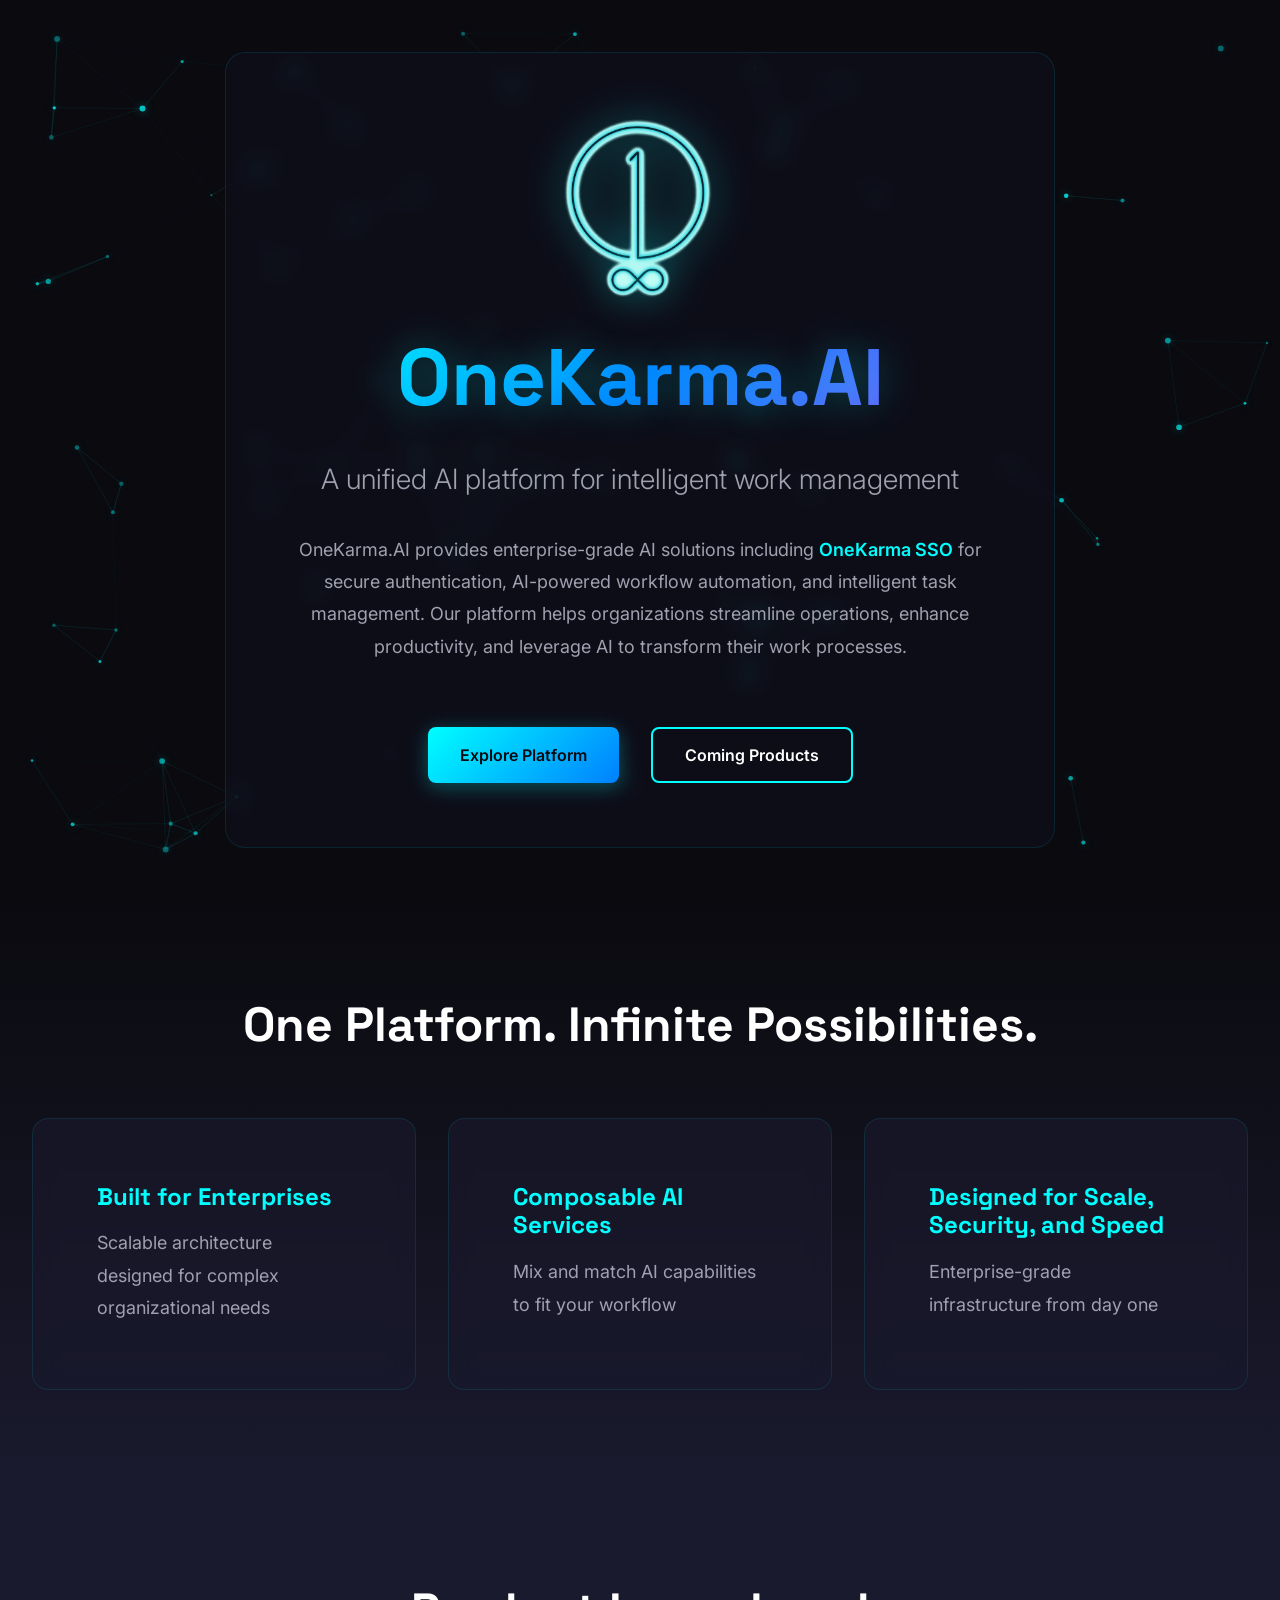
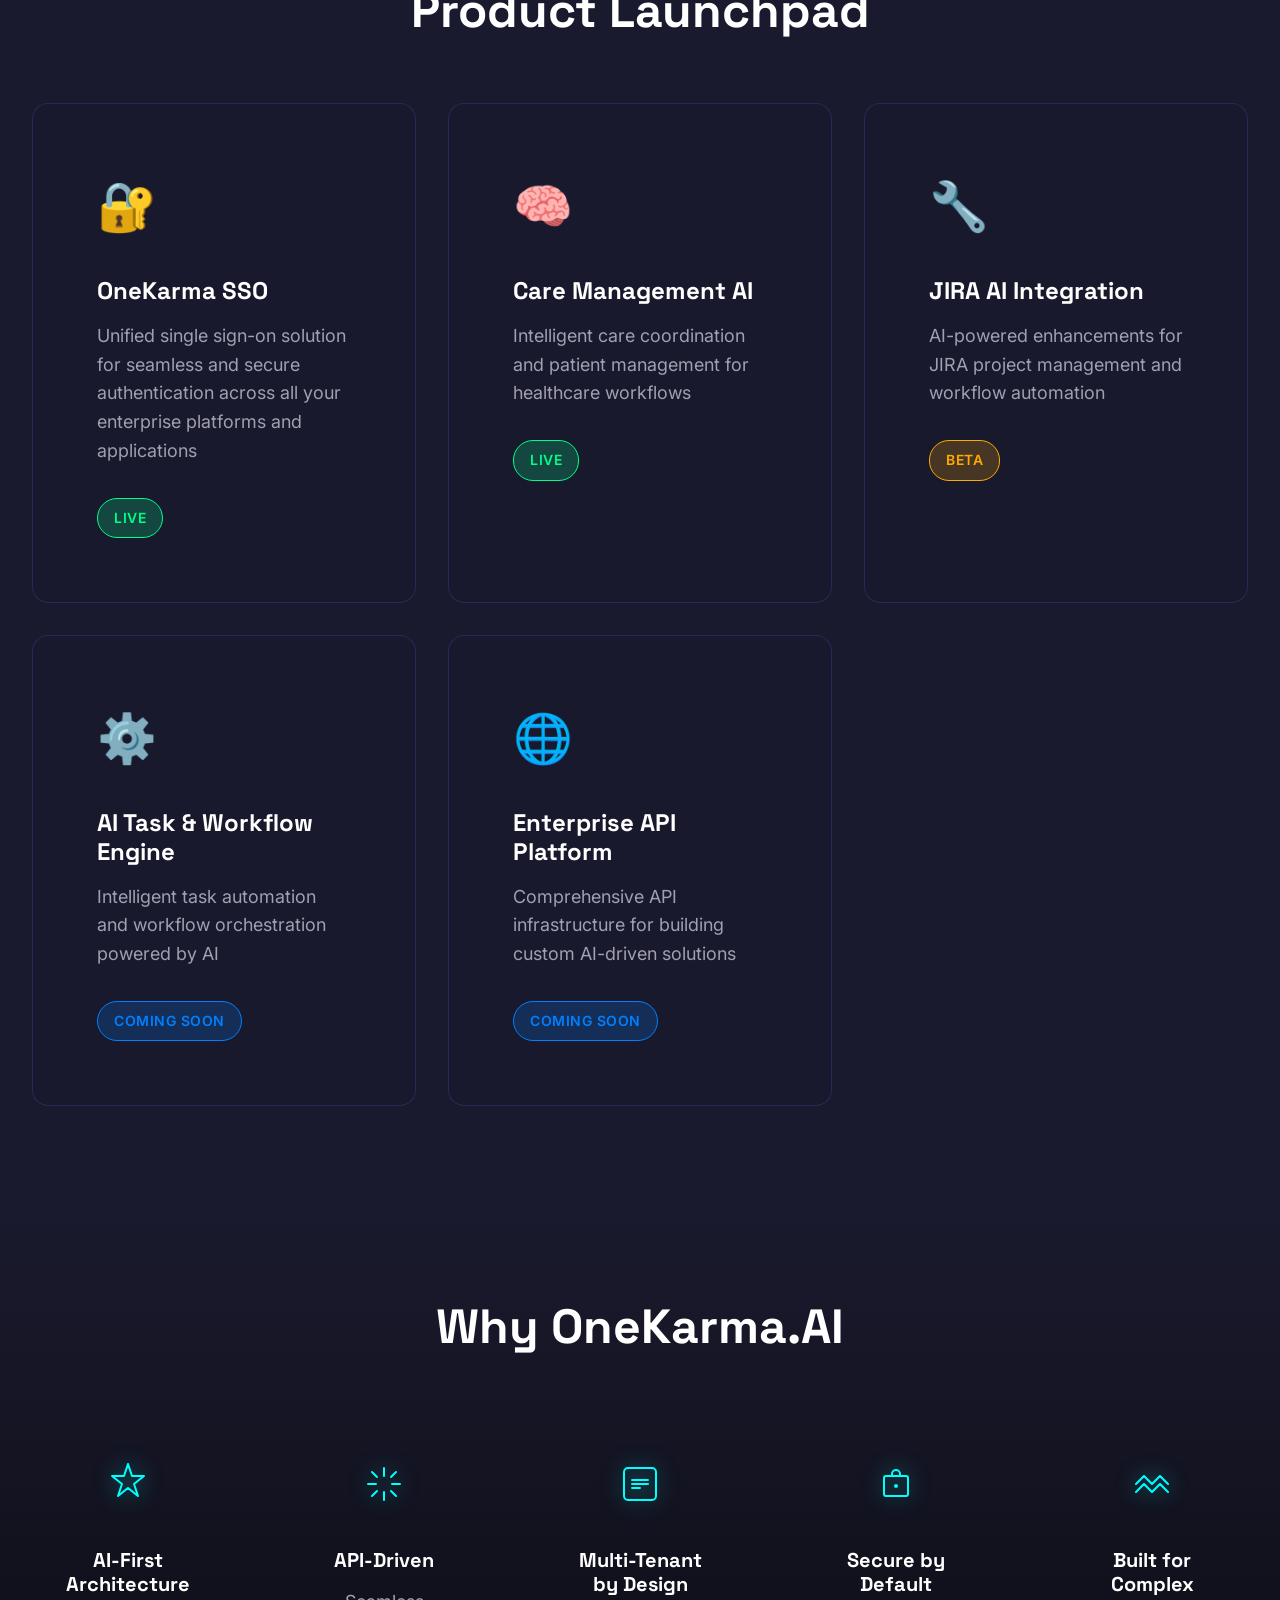
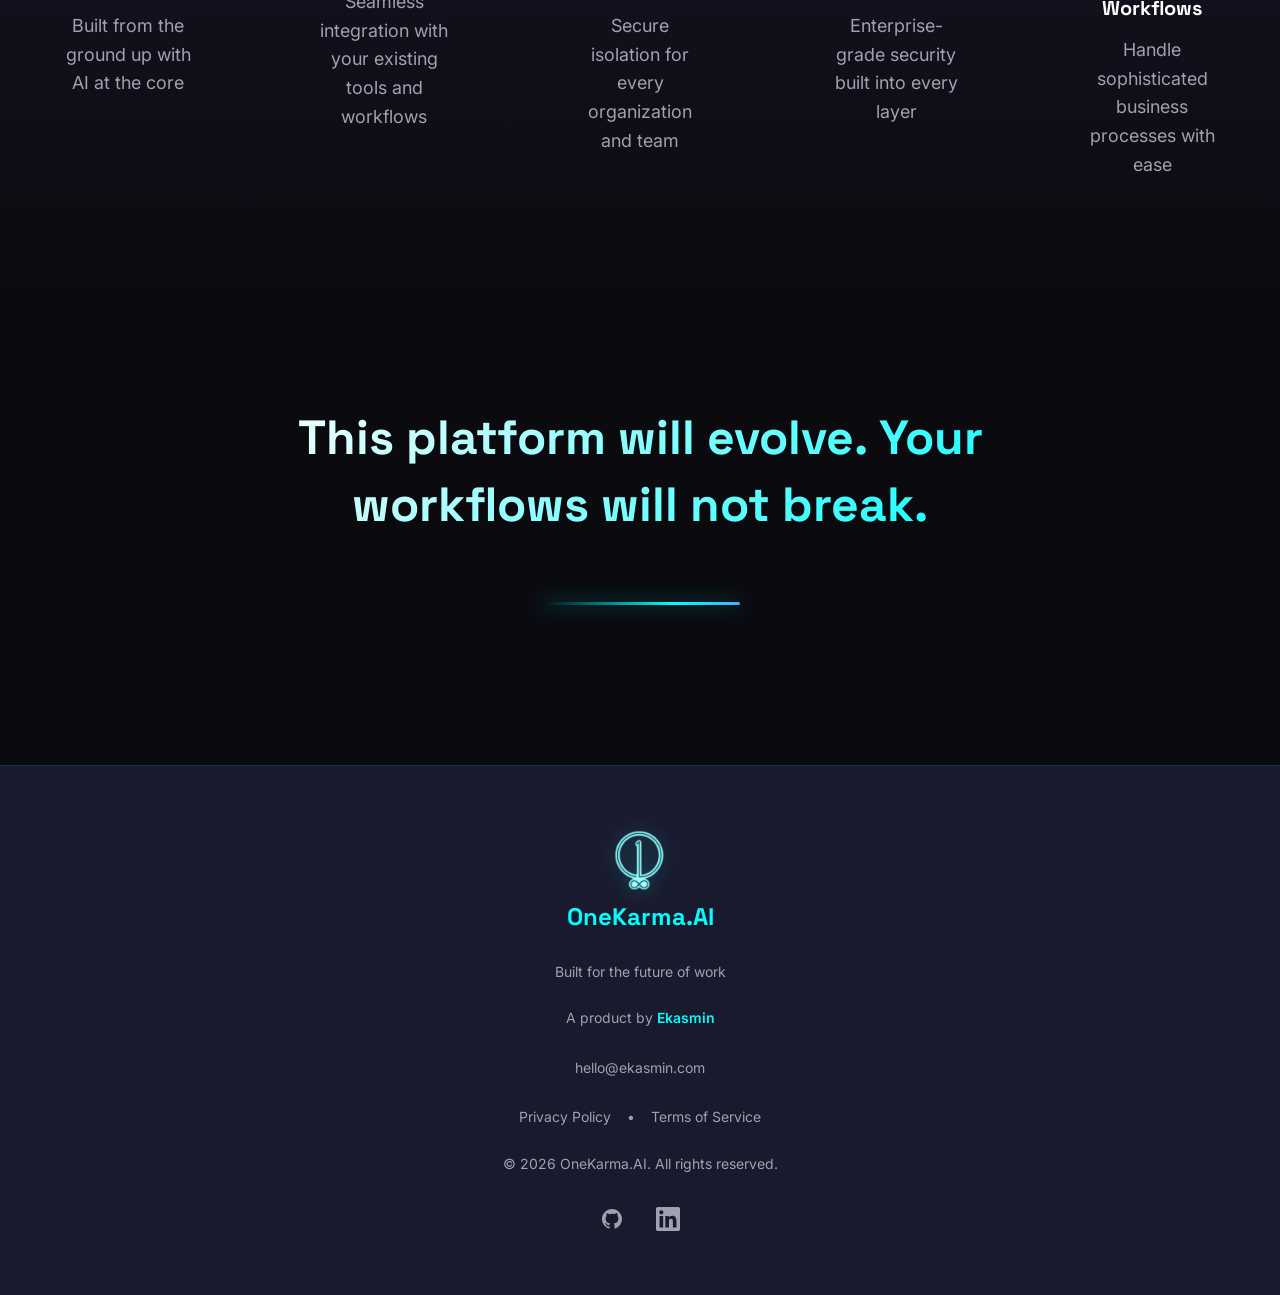
==== commit 3ab8cd7e: "Fix Google OAuth verification: Add app purpose and OneKarma SSO prominence" ====
--- a/index.html
+++ b/index.html
@@ -3,8 +3,8 @@
 <head>
   <meta charset="UTF-8">
   <meta name="viewport" content="width=device-width, initial-scale=1.0">
-  <meta name="description" content="OneKarma.AI - A unified AI platform for intelligent work management. Enterprise-grade AI solutions for modern workflows. By Ekasmin.">
-  <title>OneKarma.AI - Unified AI Platform for Intelligent Work Management</title>
+  <meta name="description" content="OneKarma.AI is an enterprise AI platform providing OneKarma SSO for secure authentication, AI-powered workflow automation, and intelligent work management solutions. By Ekasmin.">
+  <title>OneKarma.AI - AI Platform with OneKarma SSO | Intelligent Work Management</title>
   
   <!-- Favicons - OneKarma Logo -->
   <link rel="icon" type="image/x-icon" href="images/favicon/favicon.ico">
@@ -32,6 +32,7 @@
       </div>
       <h1 class="hero-title">OneKarma.AI</h1>
       <p class="hero-subtitle">A unified AI platform for intelligent work management</p>
+      <p class="hero-description">OneKarma.AI provides enterprise-grade AI solutions including <strong>OneKarma SSO</strong> for secure authentication, AI-powered workflow automation, and intelligent task management. Our platform helps organizations streamline operations, enhance productivity, and leverage AI to transform their work processes.</p>
       <div class="hero-cta">
         <button class="btn-primary" data-scroll-to="platform-vision" aria-label="Explore Platform">Explore Platform</button>
         <button class="btn-secondary" data-scroll-to="products" aria-label="Coming Products">Coming Products</button>
--- a/css/style.css
+++ b/css/style.css
@@ -248,8 +248,23 @@
 .hero-subtitle {
   font-size: 1.25rem;
   color: var(--color-text-secondary);
+  margin-bottom: var(--spacing-md);
+  font-weight: 300;
+}
+
+.hero-description {
+  font-size: 1rem;
+  color: var(--color-text-secondary);
   margin-bottom: var(--spacing-lg);
-  font-weight: 300;
+  line-height: 1.8;
+  max-width: 700px;
+  margin-left: auto;
+  margin-right: auto;
+}
+
+.hero-description strong {
+  color: var(--color-accent-cyan);
+  font-weight: 600;
 }
 
 .hero-cta {
@@ -315,6 +330,10 @@
     font-size: 1.5rem;
   }
   
+  .hero-description {
+    font-size: 1.125rem;
+  }
+  
   .logo-image {
     width: 150px;
   }
@@ -327,6 +346,10 @@
   
   .hero-subtitle {
     font-size: 1.75rem;
+  }
+  
+  .hero-description {
+    font-size: 1.125rem;
   }
   
   .logo-image {
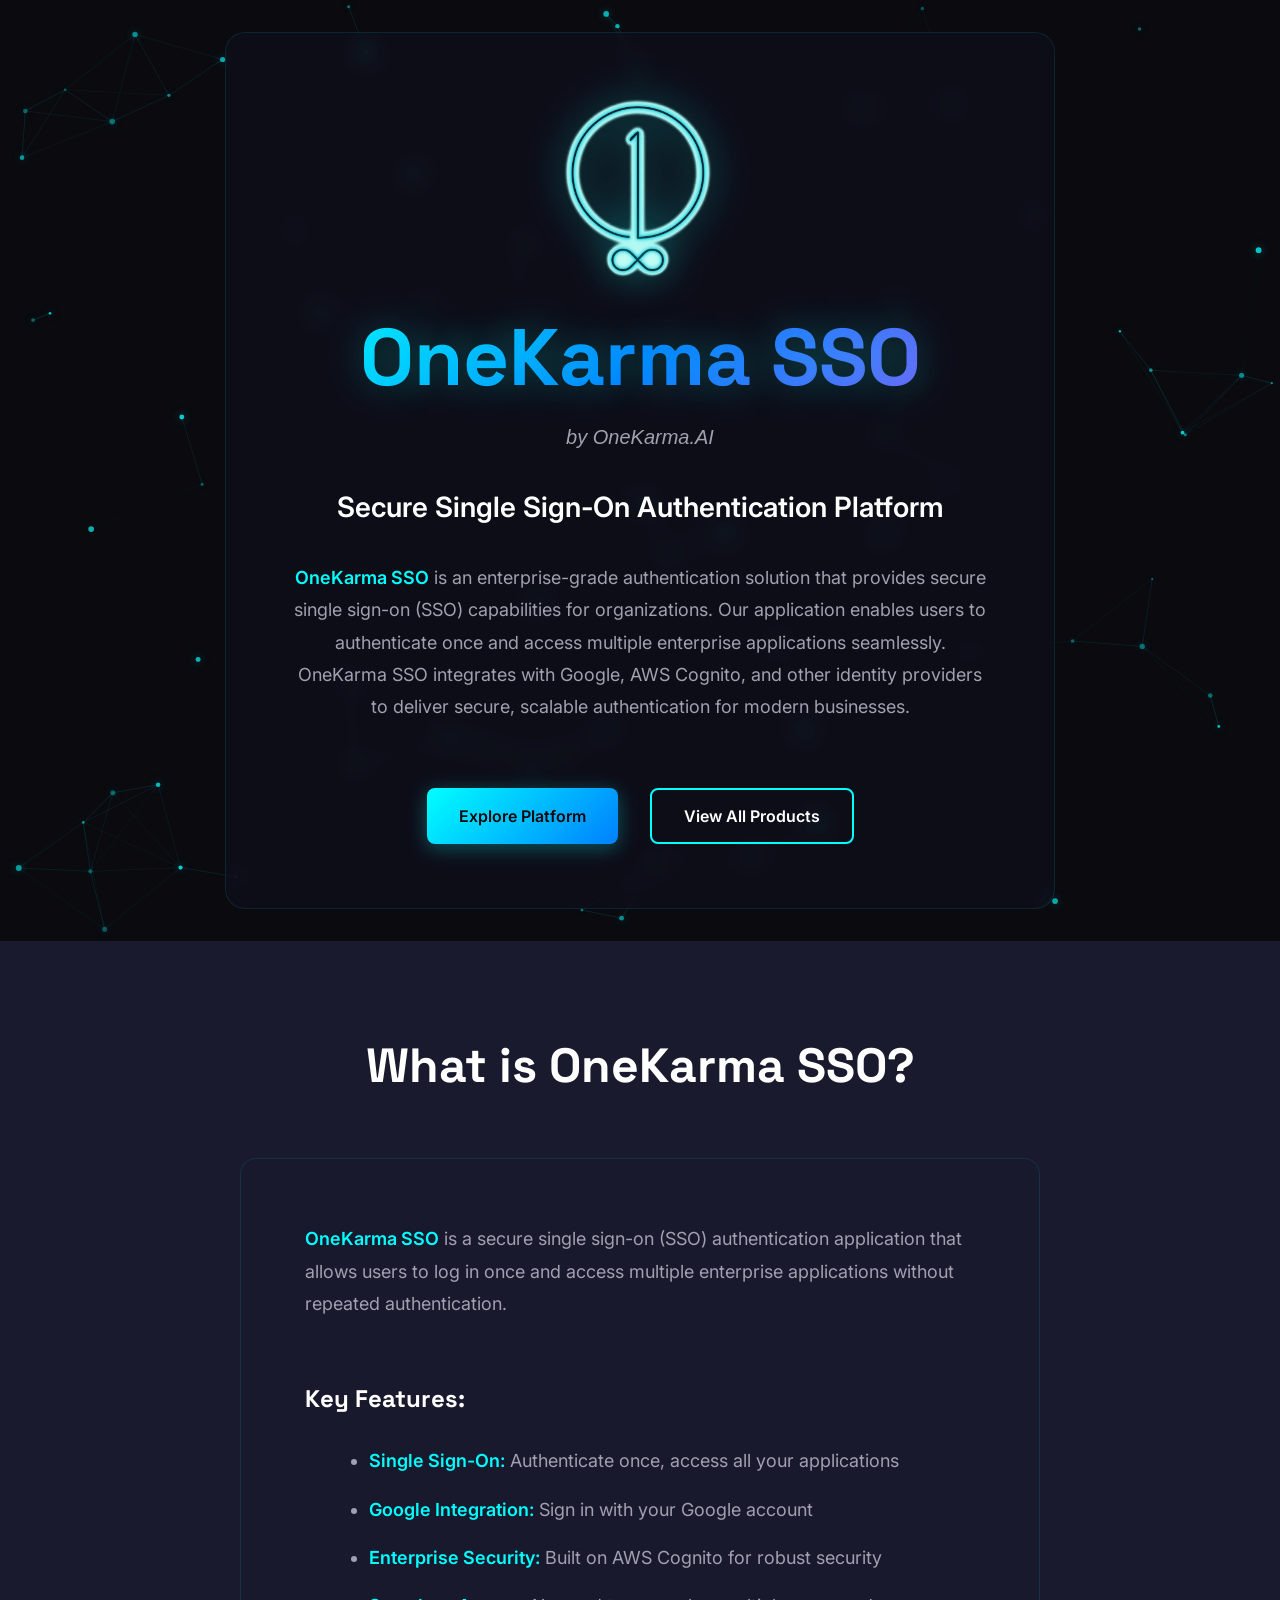
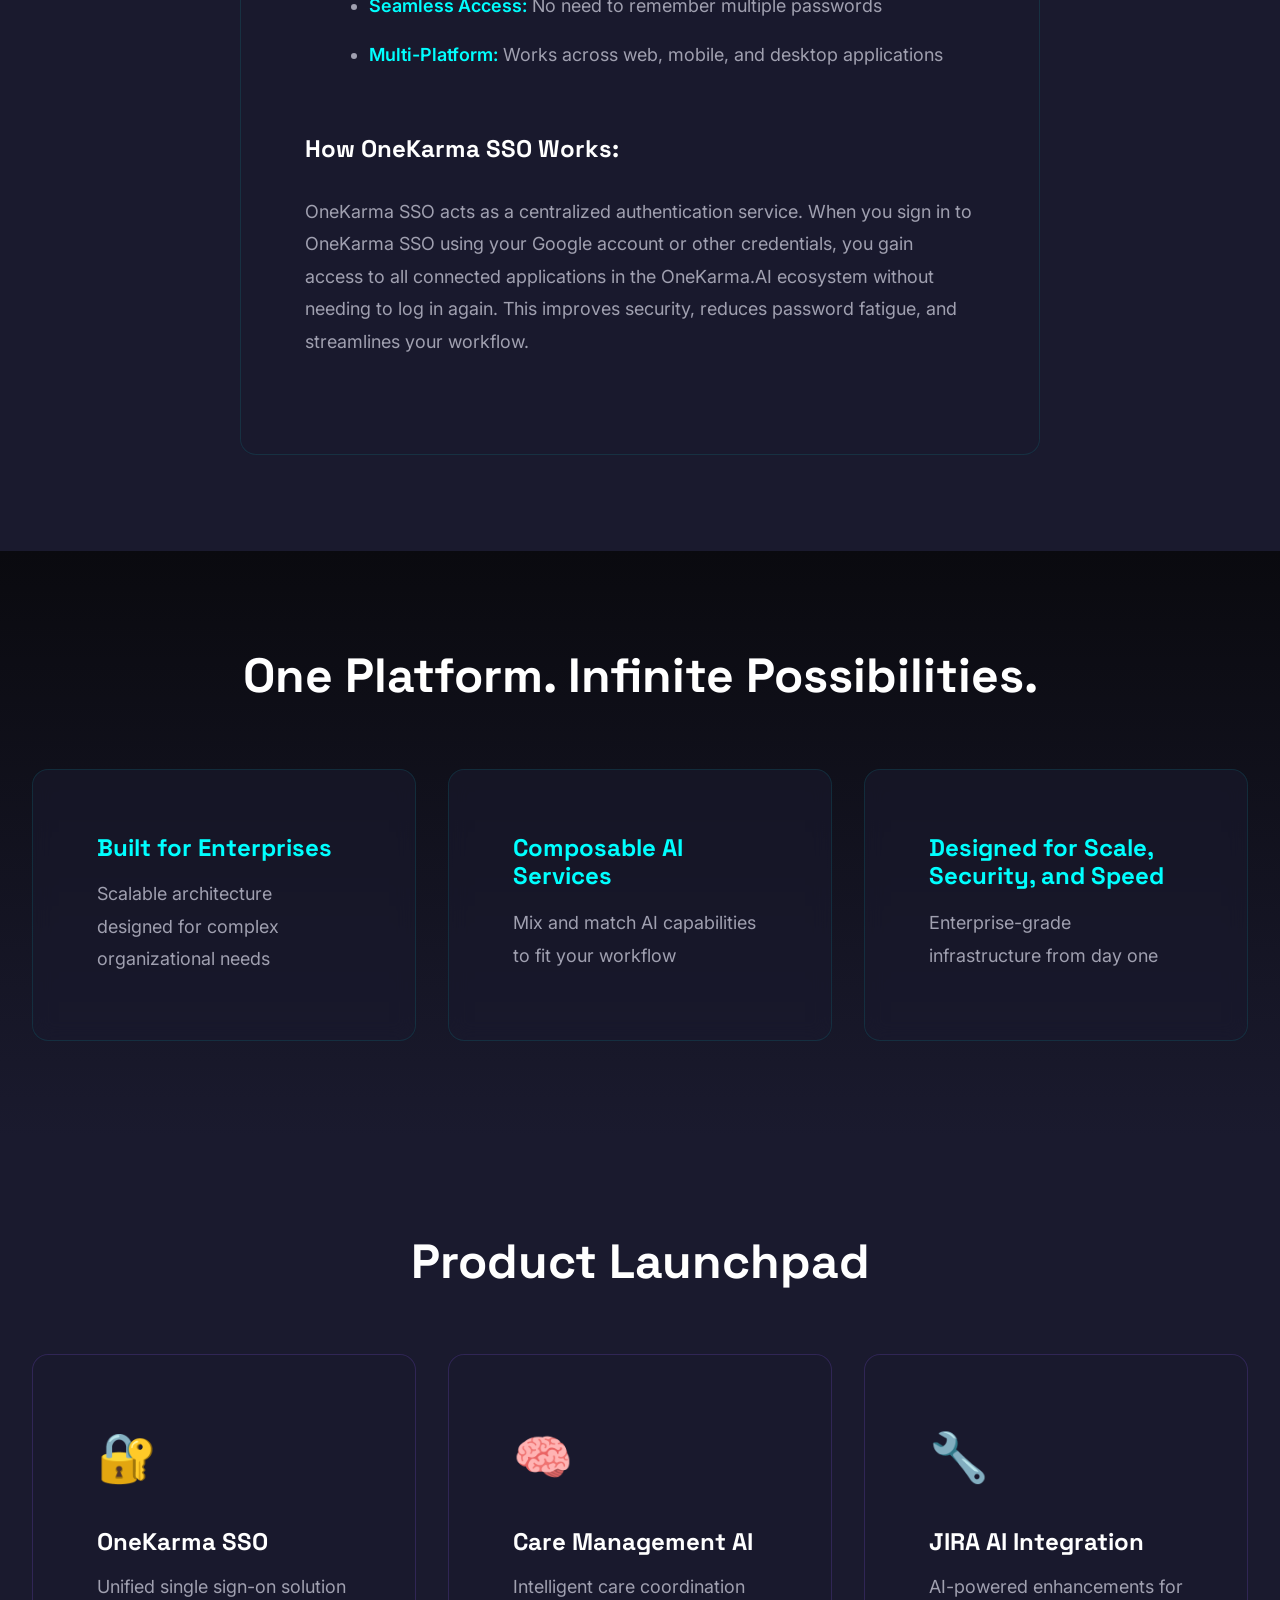
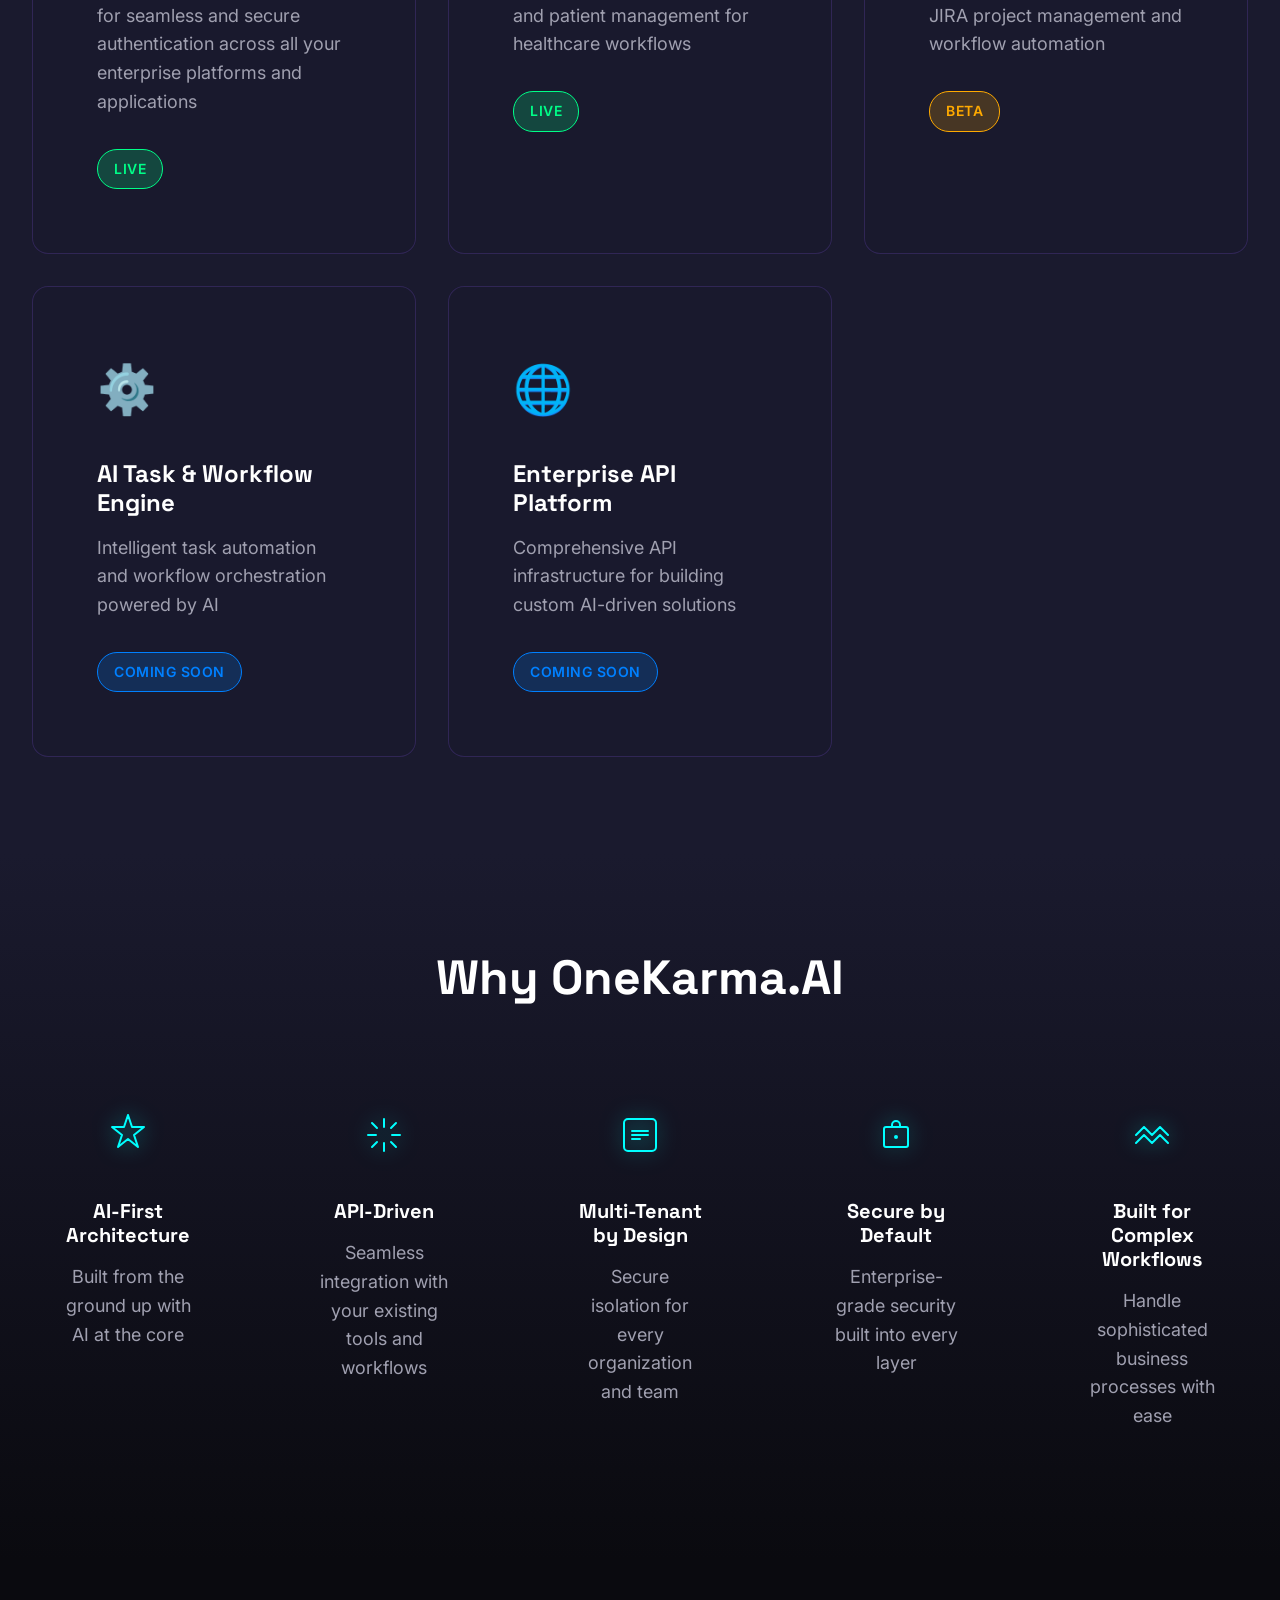
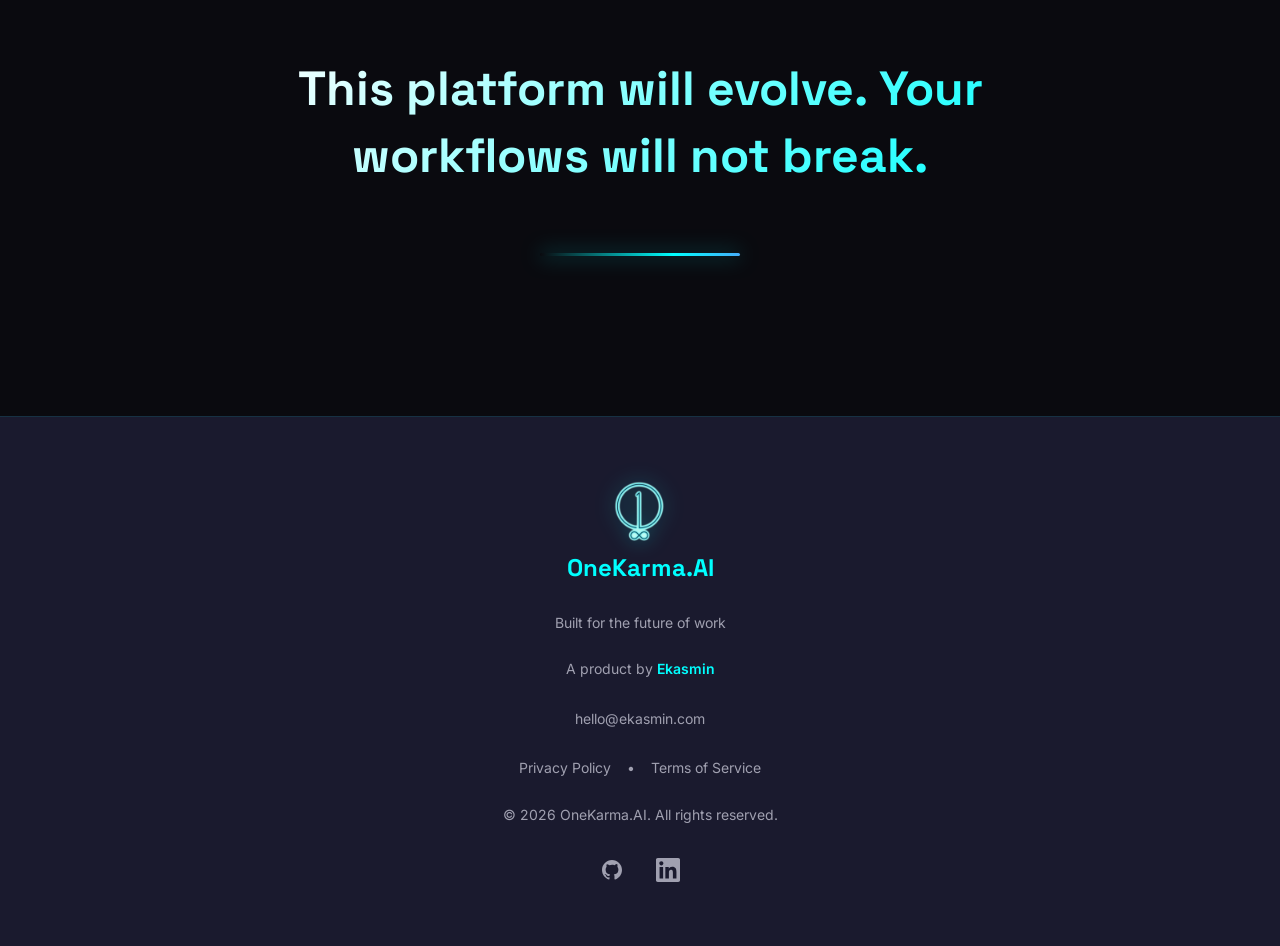
==== commit ea455d11: "Major update: Make OneKarma SSO the primary app name with detailed purpose section" ====
--- a/index.html
+++ b/index.html
@@ -3,8 +3,8 @@
 <head>
   <meta charset="UTF-8">
   <meta name="viewport" content="width=device-width, initial-scale=1.0">
-  <meta name="description" content="OneKarma.AI is an enterprise AI platform providing OneKarma SSO for secure authentication, AI-powered workflow automation, and intelligent work management solutions. By Ekasmin.">
-  <title>OneKarma.AI - AI Platform with OneKarma SSO | Intelligent Work Management</title>
+  <meta name="description" content="OneKarma SSO - Enterprise single sign-on authentication platform. Secure SSO solution for seamless access to multiple applications. By OneKarma.AI and Ekasmin.">
+  <title>OneKarma SSO - Secure Single Sign-On Authentication Platform</title>
   
   <!-- Favicons - OneKarma Logo -->
   <link rel="icon" type="image/x-icon" href="images/favicon/favicon.ico">
@@ -30,12 +30,35 @@
       <div class="hero-logo">
         <img src="images/logo.png" alt="OneKarma.AI Logo" class="logo-image">
       </div>
-      <h1 class="hero-title">OneKarma.AI</h1>
-      <p class="hero-subtitle">A unified AI platform for intelligent work management</p>
-      <p class="hero-description">OneKarma.AI provides enterprise-grade AI solutions including <strong>OneKarma SSO</strong> for secure authentication, AI-powered workflow automation, and intelligent task management. Our platform helps organizations streamline operations, enhance productivity, and leverage AI to transform their work processes.</p>
+      <h1 class="hero-title">OneKarma SSO</h1>
+      <p class="hero-app-name">by OneKarma.AI</p>
+      <p class="hero-subtitle">Secure Single Sign-On Authentication Platform</p>
+      <p class="hero-description"><strong>OneKarma SSO</strong> is an enterprise-grade authentication solution that provides secure single sign-on (SSO) capabilities for organizations. Our application enables users to authenticate once and access multiple enterprise applications seamlessly. OneKarma SSO integrates with Google, AWS Cognito, and other identity providers to deliver secure, scalable authentication for modern businesses.</p>
       <div class="hero-cta">
         <button class="btn-primary" data-scroll-to="platform-vision" aria-label="Explore Platform">Explore Platform</button>
-        <button class="btn-secondary" data-scroll-to="products" aria-label="Coming Products">Coming Products</button>
+        <button class="btn-secondary" data-scroll-to="products" aria-label="Coming Products">View All Products</button>
+      </div>
+    </div>
+  </section>
+
+  <!-- App Purpose Section -->
+  <section id="app-purpose" class="app-purpose-section" aria-labelledby="purpose-heading">
+    <div class="container">
+      <h2 id="purpose-heading" class="section-title fade-in">What is OneKarma SSO?</h2>
+      <div class="purpose-content fade-in">
+        <p><strong>OneKarma SSO</strong> is a secure single sign-on (SSO) authentication application that allows users to log in once and access multiple enterprise applications without repeated authentication.</p>
+        
+        <h3>Key Features:</h3>
+        <ul>
+          <li><strong>Single Sign-On:</strong> Authenticate once, access all your applications</li>
+          <li><strong>Google Integration:</strong> Sign in with your Google account</li>
+          <li><strong>Enterprise Security:</strong> Built on AWS Cognito for robust security</li>
+          <li><strong>Seamless Access:</strong> No need to remember multiple passwords</li>
+          <li><strong>Multi-Platform:</strong> Works across web, mobile, and desktop applications</li>
+        </ul>
+        
+        <h3>How OneKarma SSO Works:</h3>
+        <p>OneKarma SSO acts as a centralized authentication service. When you sign in to OneKarma SSO using your Google account or other credentials, you gain access to all connected applications in the OneKarma.AI ecosystem without needing to log in again. This improves security, reduces password fatigue, and streamlines your workflow.</p>
       </div>
     </div>
   </section>
--- a/css/style.css
+++ b/css/style.css
@@ -236,7 +236,7 @@
 .hero-title {
   font-size: 3rem;
   font-weight: 700;
-  margin-bottom: var(--spacing-md);
+  margin-bottom: var(--spacing-sm);
   background: linear-gradient(135deg, var(--color-accent-cyan), var(--color-accent-blue), var(--color-accent-violet));
   -webkit-background-clip: text;
   -webkit-text-fill-color: transparent;
@@ -245,11 +245,19 @@
   animation: titleGlow 3s ease-in-out infinite;
 }
 
+.hero-app-name {
+  font-size: 1rem;
+  color: var(--color-text-secondary);
+  margin-bottom: var(--spacing-md);
+  font-weight: 300;
+  font-style: italic;
+}
+
 .hero-subtitle {
   font-size: 1.25rem;
-  color: var(--color-text-secondary);
+  color: var(--color-text-primary);
   margin-bottom: var(--spacing-md);
-  font-weight: 300;
+  font-weight: 600;
 }
 
 .hero-description {
@@ -326,6 +334,10 @@
     font-size: 4rem;
   }
   
+  .hero-app-name {
+    font-size: 1.125rem;
+  }
+  
   .hero-subtitle {
     font-size: 1.5rem;
   }
@@ -342,6 +354,10 @@
 @media (min-width: 1024px) {
   .hero-title {
     font-size: 5rem;
+  }
+  
+  .hero-app-name {
+    font-size: 1.25rem;
   }
   
   .hero-subtitle {
@@ -862,3 +878,57 @@
   color: var(--color-text-secondary);
   font-size: 0.875rem;
 }
+
+
+/* ============================================
+   App Purpose Section
+   ============================================ */
+.app-purpose-section {
+  background: var(--color-bg-secondary);
+  padding: var(--spacing-xl) 0;
+}
+
+.purpose-content {
+  max-width: 800px;
+  margin: 0 auto;
+  background: rgba(26, 26, 46, 0.4);
+  backdrop-filter: blur(10px);
+  border: 1px solid rgba(0, 255, 255, 0.1);
+  border-radius: 16px;
+  padding: var(--spacing-lg);
+}
+
+.purpose-content p {
+  color: var(--color-text-secondary);
+  line-height: 1.8;
+  margin-bottom: var(--spacing-md);
+  font-size: 1.125rem;
+}
+
+.purpose-content strong {
+  color: var(--color-accent-cyan);
+  font-weight: 600;
+}
+
+.purpose-content h3 {
+  color: var(--color-text-primary);
+  margin-top: var(--spacing-lg);
+  margin-bottom: var(--spacing-md);
+  font-size: 1.5rem;
+}
+
+.purpose-content ul {
+  color: var(--color-text-secondary);
+  line-height: 1.8;
+  margin-bottom: var(--spacing-lg);
+  padding-left: var(--spacing-lg);
+}
+
+.purpose-content li {
+  margin-bottom: var(--spacing-sm);
+  font-size: 1.125rem;
+}
+
+.purpose-content li strong {
+  color: var(--color-accent-cyan);
+}
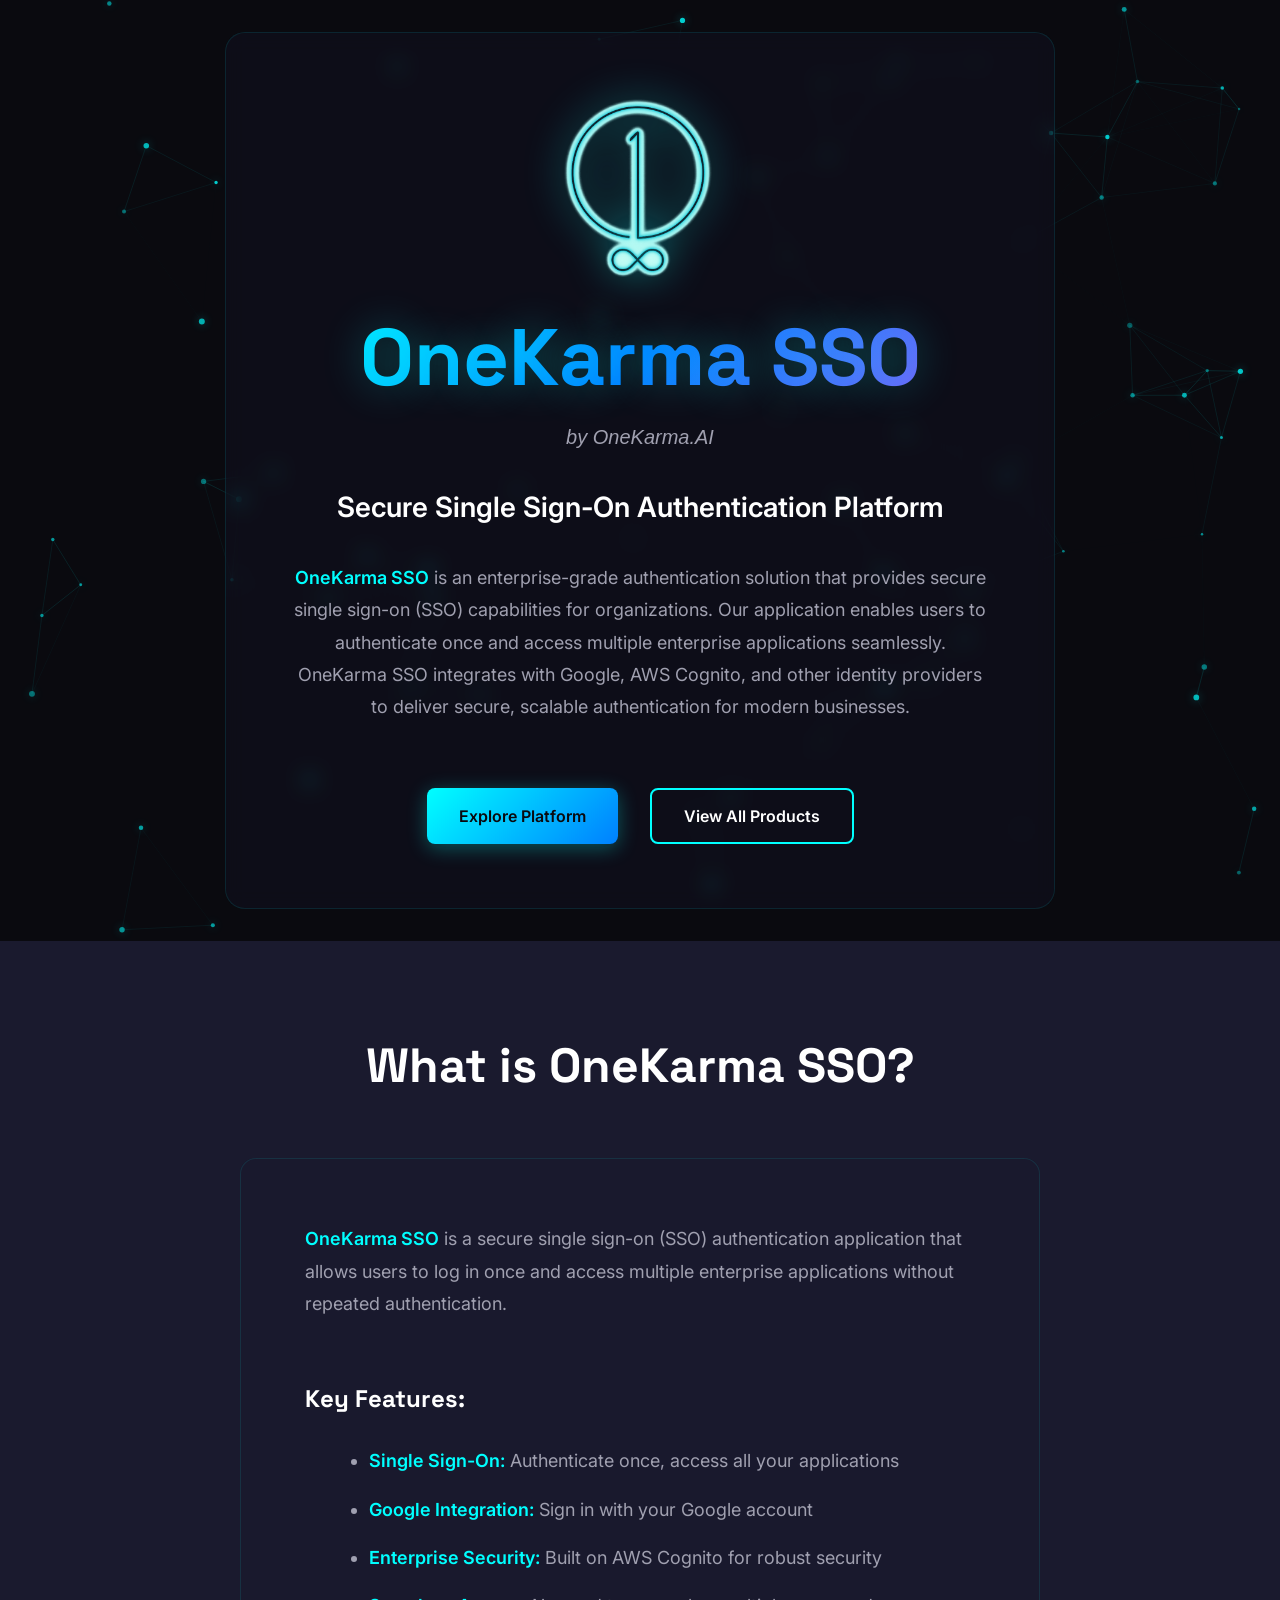
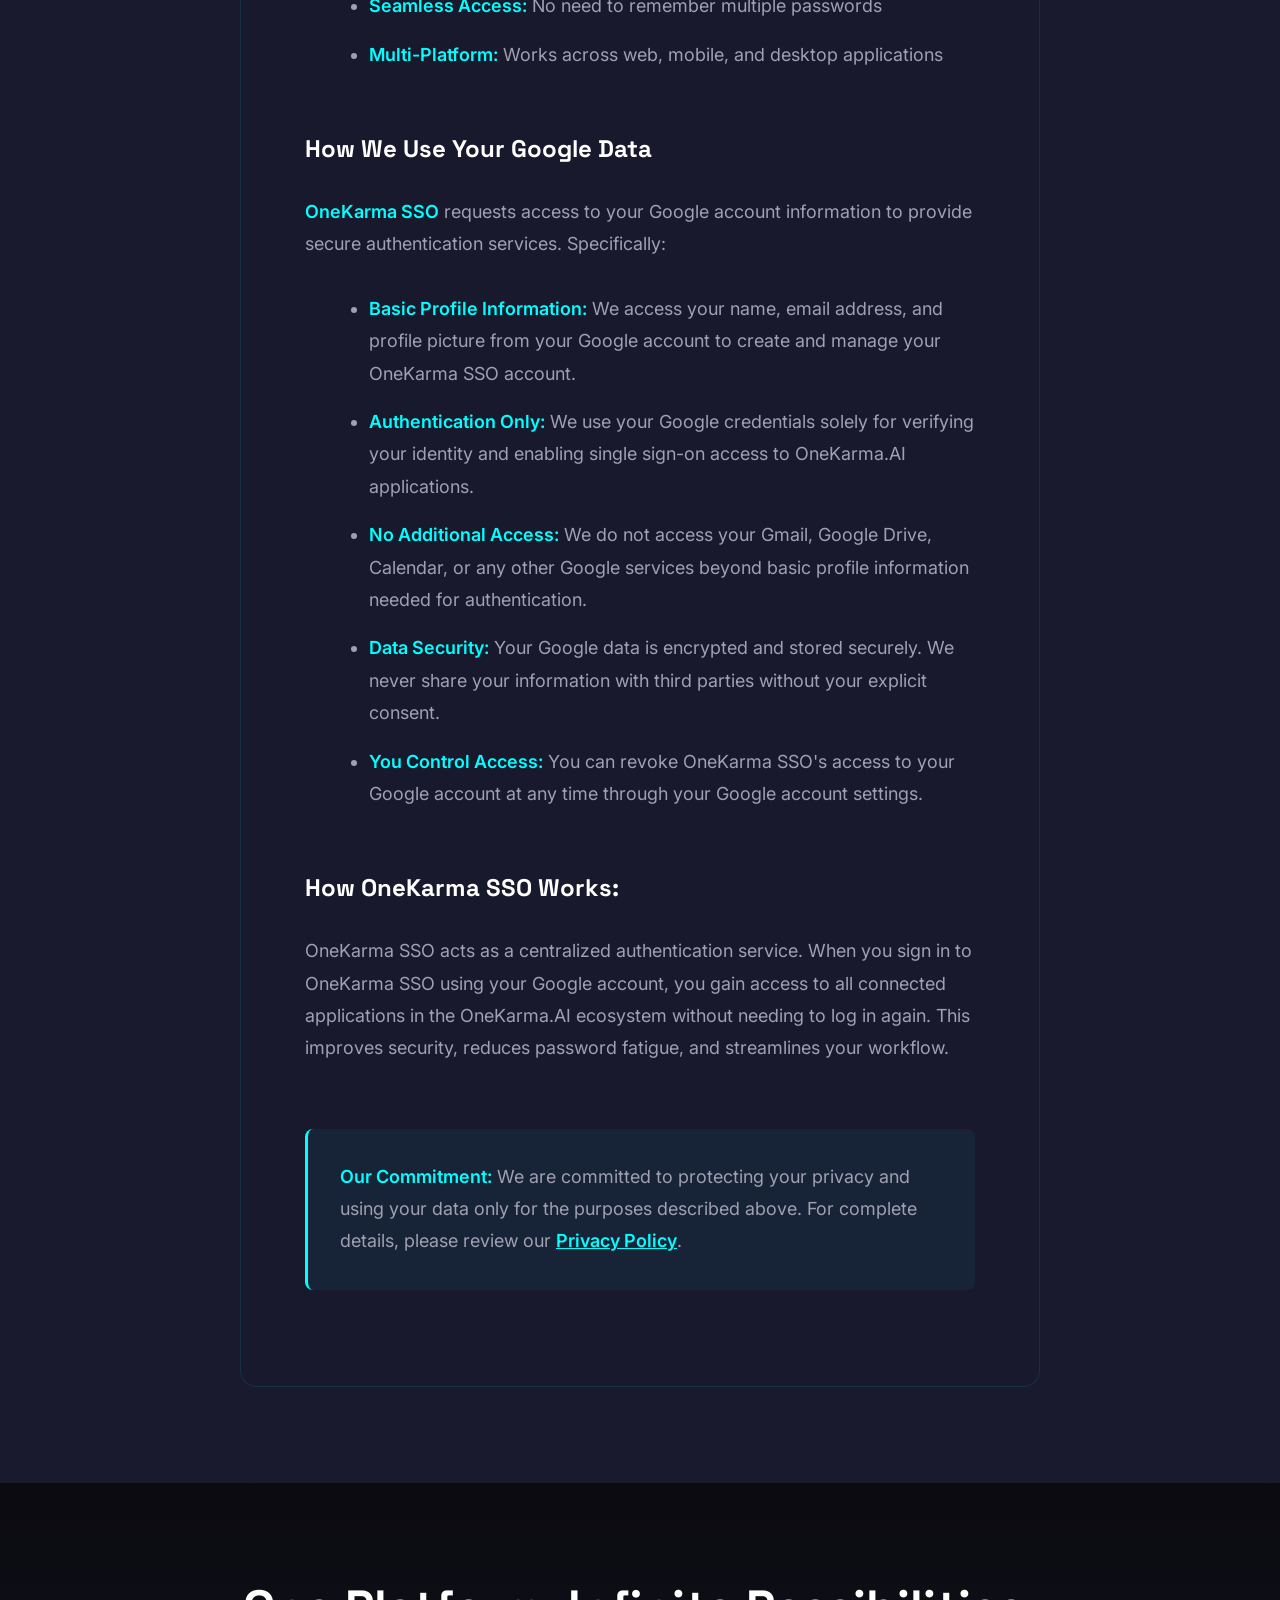
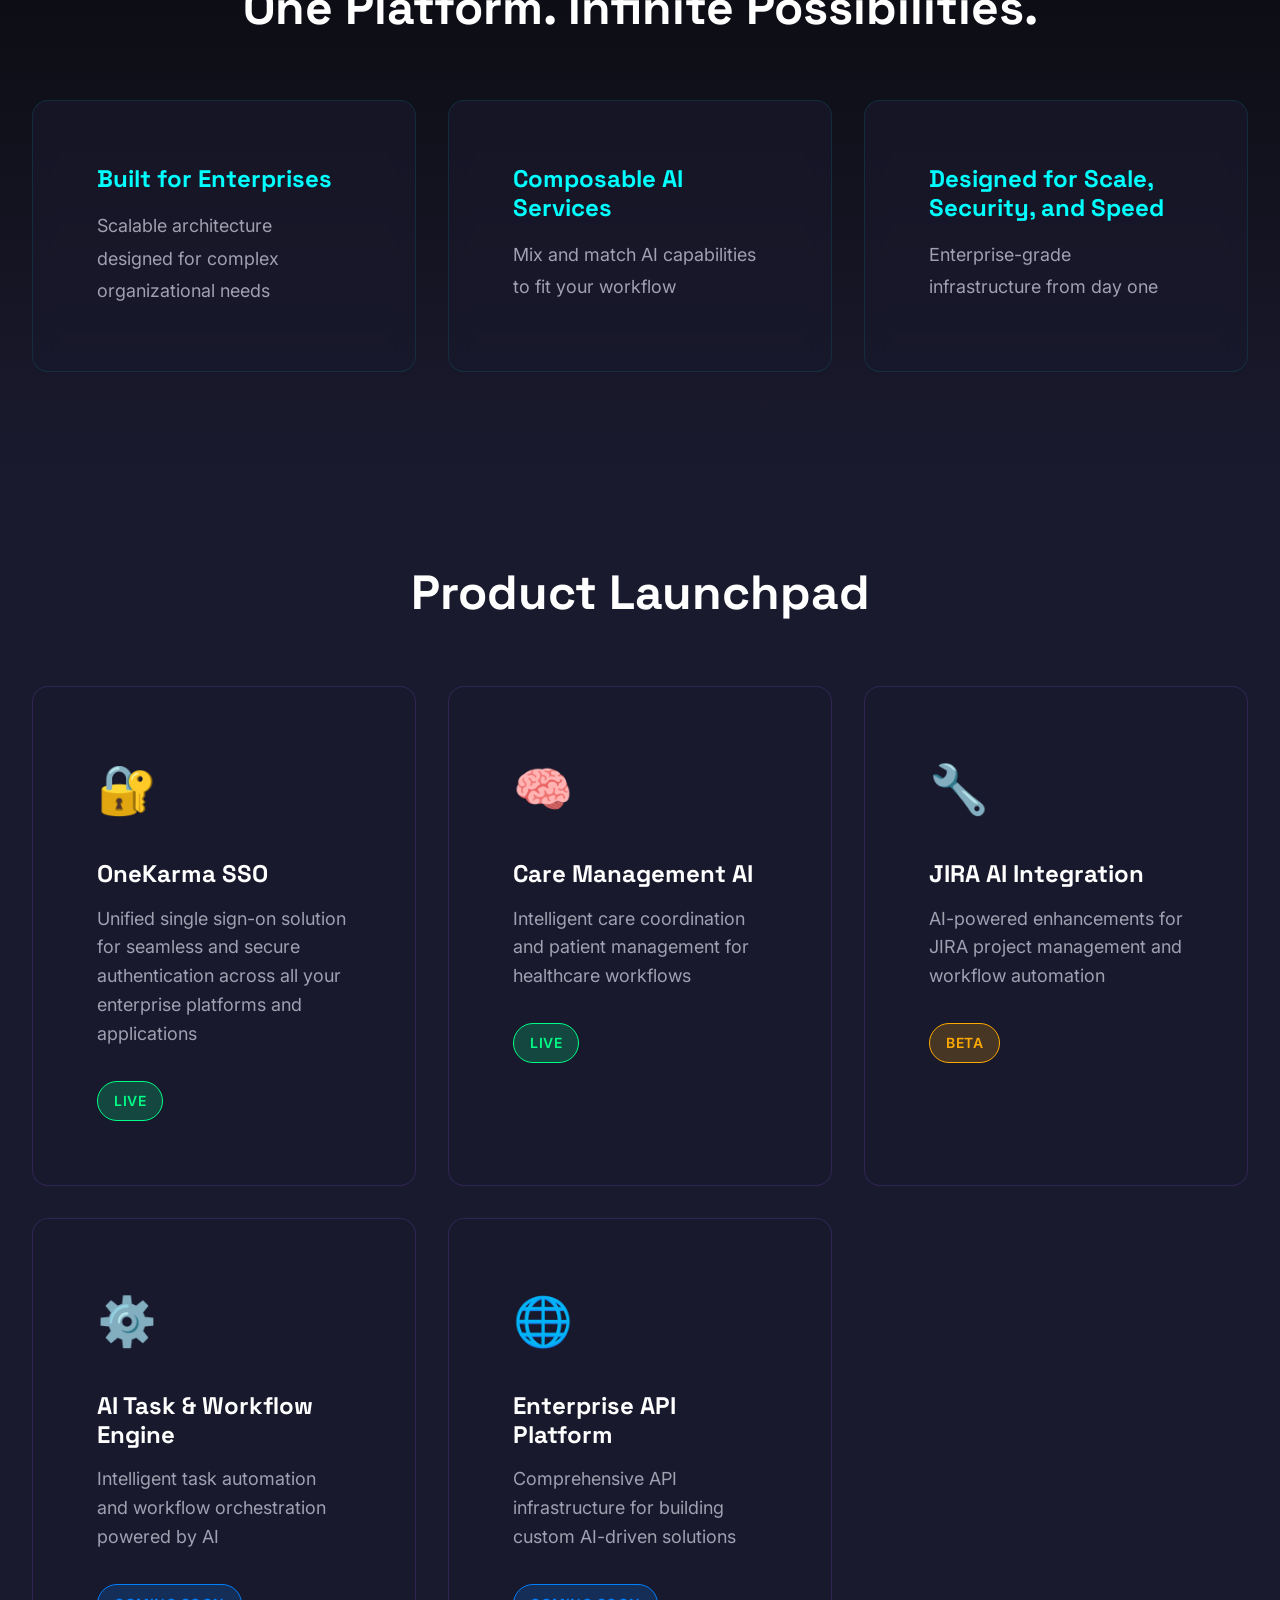
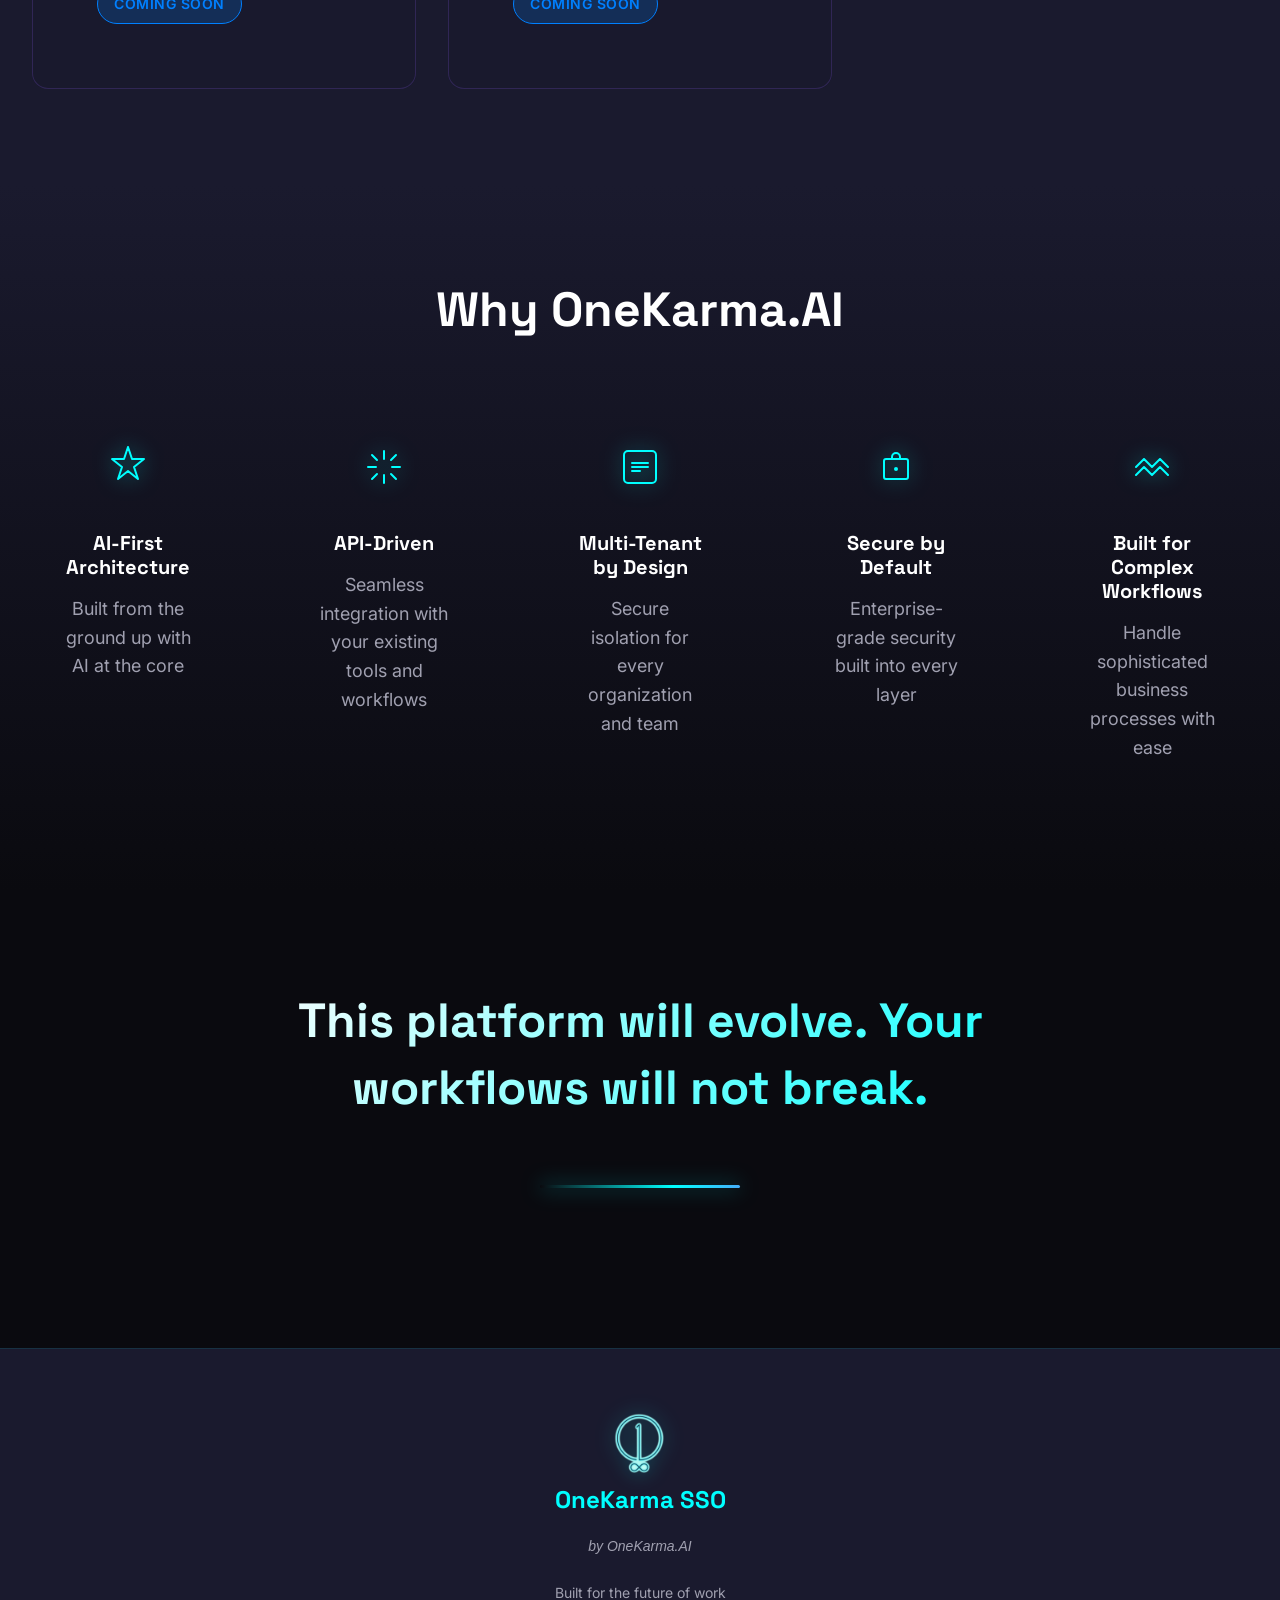
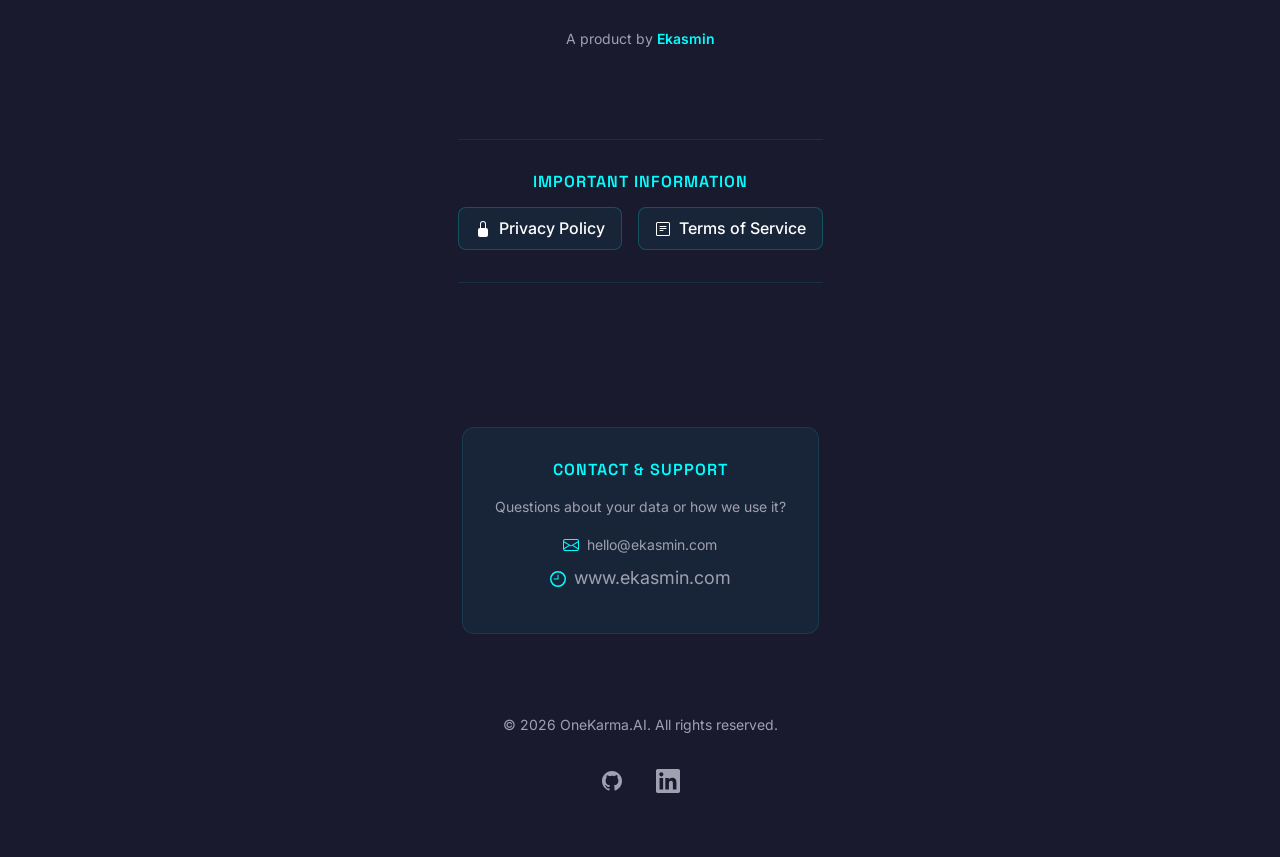
==== commit ab965479: "Implement Google OAuth requirements: Add data usage explanation and prominent legal links" ====
--- a/index.html
+++ b/index.html
@@ -57,8 +57,20 @@
           <li><strong>Multi-Platform:</strong> Works across web, mobile, and desktop applications</li>
         </ul>
         
+        <h3>How We Use Your Google Data</h3>
+        <p><strong>OneKarma SSO</strong> requests access to your Google account information to provide secure authentication services. Specifically:</p>
+        <ul>
+          <li><strong>Basic Profile Information:</strong> We access your name, email address, and profile picture from your Google account to create and manage your OneKarma SSO account.</li>
+          <li><strong>Authentication Only:</strong> We use your Google credentials solely for verifying your identity and enabling single sign-on access to OneKarma.AI applications.</li>
+          <li><strong>No Additional Access:</strong> We do not access your Gmail, Google Drive, Calendar, or any other Google services beyond basic profile information needed for authentication.</li>
+          <li><strong>Data Security:</strong> Your Google data is encrypted and stored securely. We never share your information with third parties without your explicit consent.</li>
+          <li><strong>You Control Access:</strong> You can revoke OneKarma SSO's access to your Google account at any time through your Google account settings.</li>
+        </ul>
+        
         <h3>How OneKarma SSO Works:</h3>
-        <p>OneKarma SSO acts as a centralized authentication service. When you sign in to OneKarma SSO using your Google account or other credentials, you gain access to all connected applications in the OneKarma.AI ecosystem without needing to log in again. This improves security, reduces password fatigue, and streamlines your workflow.</p>
+        <p>OneKarma SSO acts as a centralized authentication service. When you sign in to OneKarma SSO using your Google account, you gain access to all connected applications in the OneKarma.AI ecosystem without needing to log in again. This improves security, reduces password fatigue, and streamlines your workflow.</p>
+        
+        <p class="data-commitment"><strong>Our Commitment:</strong> We are committed to protecting your privacy and using your data only for the purposes described above. For complete details, please review our <a href="privacy-policy.html">Privacy Policy</a>.</p>
       </div>
     </div>
   </section>
@@ -165,21 +177,55 @@
     <div class="container">
       <div class="footer-logo-section">
         <img src="images/logo.png" alt="OneKarma.AI Logo" class="footer-logo-image">
-        <div class="footer-logo">OneKarma.AI</div>
+        <div class="footer-logo">OneKarma SSO</div>
+        <p class="footer-byline">by OneKarma.AI</p>
       </div>
       <p class="footer-tagline">Built for the future of work</p>
       <p class="footer-company">
         A product by <a href="https://www.ekasmin.com" target="_blank" rel="noopener noreferrer" class="footer-company-link">Ekasmin</a>
       </p>
-      <p class="footer-contact">
-        <a href="mailto:hello@ekasmin.com" class="footer-email">hello@ekasmin.com</a>
-      </p>
-      <div class="footer-legal-links">
-        <a href="privacy-policy.html" class="footer-legal-link">Privacy Policy</a>
-        <span class="footer-separator">•</span>
-        <a href="terms-of-service.html" class="footer-legal-link">Terms of Service</a>
-      </div>
+      
+      <!-- Required Legal Links -->
+      <div class="footer-required-links">
+        <h3 class="footer-section-title">Important Information</h3>
+        <div class="footer-legal-links">
+          <a href="privacy-policy.html" class="footer-legal-link">
+            <svg width="16" height="16" viewBox="0 0 16 16" fill="currentColor" xmlns="http://www.w3.org/2000/svg">
+              <path d="M8 1a2 2 0 0 1 2 2v4H6V3a2 2 0 0 1 2-2zm3 6V3a3 3 0 0 0-6 0v4a2 2 0 0 0-2 2v5a2 2 0 0 0 2 2h6a2 2 0 0 0 2-2V9a2 2 0 0 0-2-2z"/>
+            </svg>
+            Privacy Policy
+          </a>
+          <a href="terms-of-service.html" class="footer-legal-link">
+            <svg width="16" height="16" viewBox="0 0 16 16" fill="currentColor" xmlns="http://www.w3.org/2000/svg">
+              <path d="M2.5 1A1.5 1.5 0 0 0 1 2.5v11A1.5 1.5 0 0 0 2.5 15h11a1.5 1.5 0 0 0 1.5-1.5v-11A1.5 1.5 0 0 0 13.5 1h-11zM2 2.5a.5.5 0 0 1 .5-.5h11a.5.5 0 0 1 .5.5v11a.5.5 0 0 1-.5.5h-11a.5.5 0 0 1-.5-.5v-11z"/>
+              <path d="M4.5 5.5A.5.5 0 0 1 5 5h6a.5.5 0 0 1 0 1H5a.5.5 0 0 1-.5-.5zM5 7a.5.5 0 0 0 0 1h6a.5.5 0 0 0 0-1H5zm0 2a.5.5 0 0 0 0 1h3a.5.5 0 0 0 0-1H5z"/>
+            </svg>
+            Terms of Service
+          </a>
+        </div>
+      </div>
+      
+      <!-- Contact/Support -->
+      <div class="footer-contact-section">
+        <h3 class="footer-section-title">Contact & Support</h3>
+        <p class="footer-contact-text">Questions about your data or how we use it?</p>
+        <p class="footer-contact">
+          <svg width="16" height="16" viewBox="0 0 16 16" fill="currentColor" xmlns="http://www.w3.org/2000/svg">
+            <path d="M0 4a2 2 0 0 1 2-2h12a2 2 0 0 1 2 2v8a2 2 0 0 1-2 2H2a2 2 0 0 1-2-2V4zm2-1a1 1 0 0 0-1 1v.217l7 4.2 7-4.2V4a1 1 0 0 0-1-1H2zm13 2.383-4.758 2.855L15 11.114v-5.73zm-.034 6.878L9.271 8.82 8 9.583 6.728 8.82l-5.694 3.44A1 1 0 0 0 2 13h12a1 1 0 0 0 .966-.739zM1 11.114l4.758-2.876L1 5.383v5.73z"/>
+          </svg>
+          <a href="mailto:hello@ekasmin.com" class="footer-email">hello@ekasmin.com</a>
+        </p>
+        <p class="footer-website">
+          <svg width="16" height="16" viewBox="0 0 16 16" fill="currentColor" xmlns="http://www.w3.org/2000/svg">
+            <path d="M8 0a8 8 0 1 0 0 16A8 8 0 0 0 8 0zM1.5 8a6.5 6.5 0 1 1 13 0 6.5 6.5 0 0 1-13 0z"/>
+            <path d="M8 3.5a.5.5 0 0 1 .5.5v4a.5.5 0 0 1-.5.5H4a.5.5 0 0 1 0-1h3.5V4a.5.5 0 0 1 .5-.5z"/>
+          </svg>
+          <a href="https://www.ekasmin.com" target="_blank" rel="noopener noreferrer" class="footer-website-link">www.ekasmin.com</a>
+        </p>
+      </div>
+      
       <p class="footer-copyright">&copy; <span id="year"></span> OneKarma.AI. All rights reserved.</p>
+      
       <div class="footer-links">
         <a href="https://github.com" aria-label="GitHub" target="_blank" rel="noopener noreferrer">
           <svg width="24" height="24" viewBox="0 0 24 24" fill="currentColor" xmlns="http://www.w3.org/2000/svg">
--- a/css/style.css
+++ b/css/style.css
@@ -853,30 +853,113 @@
 
 
 /* Footer Legal Links */
+.footer-required-links {
+  margin: var(--spacing-lg) 0;
+  padding: var(--spacing-md) 0;
+  border-top: 1px solid rgba(0, 255, 255, 0.1);
+  border-bottom: 1px solid rgba(0, 255, 255, 0.1);
+}
+
+.footer-section-title {
+  color: var(--color-accent-cyan);
+  font-size: 1rem;
+  font-weight: 600;
+  margin-bottom: var(--spacing-sm);
+  text-transform: uppercase;
+  letter-spacing: 1px;
+}
+
 .footer-legal-links {
+  display: flex;
+  flex-direction: column;
+  align-items: center;
+  gap: var(--spacing-sm);
+}
+
+.footer-legal-link {
+  color: var(--color-text-primary);
+  text-decoration: none;
+  font-size: 1rem;
+  font-weight: 500;
+  transition: color 0.3s ease;
+  display: flex;
+  align-items: center;
+  gap: var(--spacing-xs);
+  padding: var(--spacing-xs) var(--spacing-sm);
+  border: 1px solid rgba(0, 255, 255, 0.2);
+  border-radius: 8px;
+  background: rgba(0, 255, 255, 0.05);
+}
+
+.footer-legal-link:hover {
+  color: var(--color-accent-cyan);
+  background: rgba(0, 255, 255, 0.1);
+  border-color: var(--color-accent-cyan);
+}
+
+.footer-legal-link svg {
+  width: 16px;
+  height: 16px;
+}
+
+.footer-contact-section {
+  margin: var(--spacing-lg) 0;
+  padding: var(--spacing-md);
+  background: rgba(0, 255, 255, 0.05);
+  border-radius: 12px;
+  border: 1px solid rgba(0, 255, 255, 0.1);
+}
+
+.footer-contact-text {
+  color: var(--color-text-secondary);
+  font-size: 0.875rem;
+  margin-bottom: var(--spacing-sm);
+}
+
+.footer-contact,
+.footer-website {
   display: flex;
   align-items: center;
   justify-content: center;
-  gap: var(--spacing-sm);
+  gap: var(--spacing-xs);
   margin-bottom: var(--spacing-xs);
-  flex-wrap: wrap;
-}
-
-.footer-legal-link {
+}
+
+.footer-contact svg,
+.footer-website svg {
+  width: 16px;
+  height: 16px;
+  color: var(--color-accent-cyan);
+}
+
+.footer-website-link {
   color: var(--color-text-secondary);
   text-decoration: none;
+  transition: color 0.3s ease;
+}
+
+.footer-website-link:hover {
+  color: var(--color-accent-cyan);
+  text-decoration: underline;
+}
+
+.footer-byline {
+  color: var(--color-text-secondary);
   font-size: 0.875rem;
-  transition: color 0.3s ease;
-}
-
-.footer-legal-link:hover {
-  color: var(--color-accent-cyan);
-  text-decoration: underline;
+  font-style: italic;
+  margin-top: var(--spacing-xs);
 }
 
 .footer-separator {
   color: var(--color-text-secondary);
   font-size: 0.875rem;
+}
+
+@media (min-width: 768px) {
+  .footer-legal-links {
+    flex-direction: row;
+    justify-content: center;
+  }
 }
 
 
@@ -932,3 +1015,22 @@
 .purpose-content li strong {
   color: var(--color-accent-cyan);
 }
+
+.data-commitment {
+  margin-top: var(--spacing-lg);
+  padding: var(--spacing-md);
+  background: rgba(0, 255, 255, 0.05);
+  border-left: 3px solid var(--color-accent-cyan);
+  border-radius: 8px;
+  font-size: 1rem;
+}
+
+.data-commitment a {
+  color: var(--color-accent-cyan);
+  text-decoration: underline;
+  font-weight: 600;
+}
+
+.data-commitment a:hover {
+  color: var(--color-accent-blue);
+}
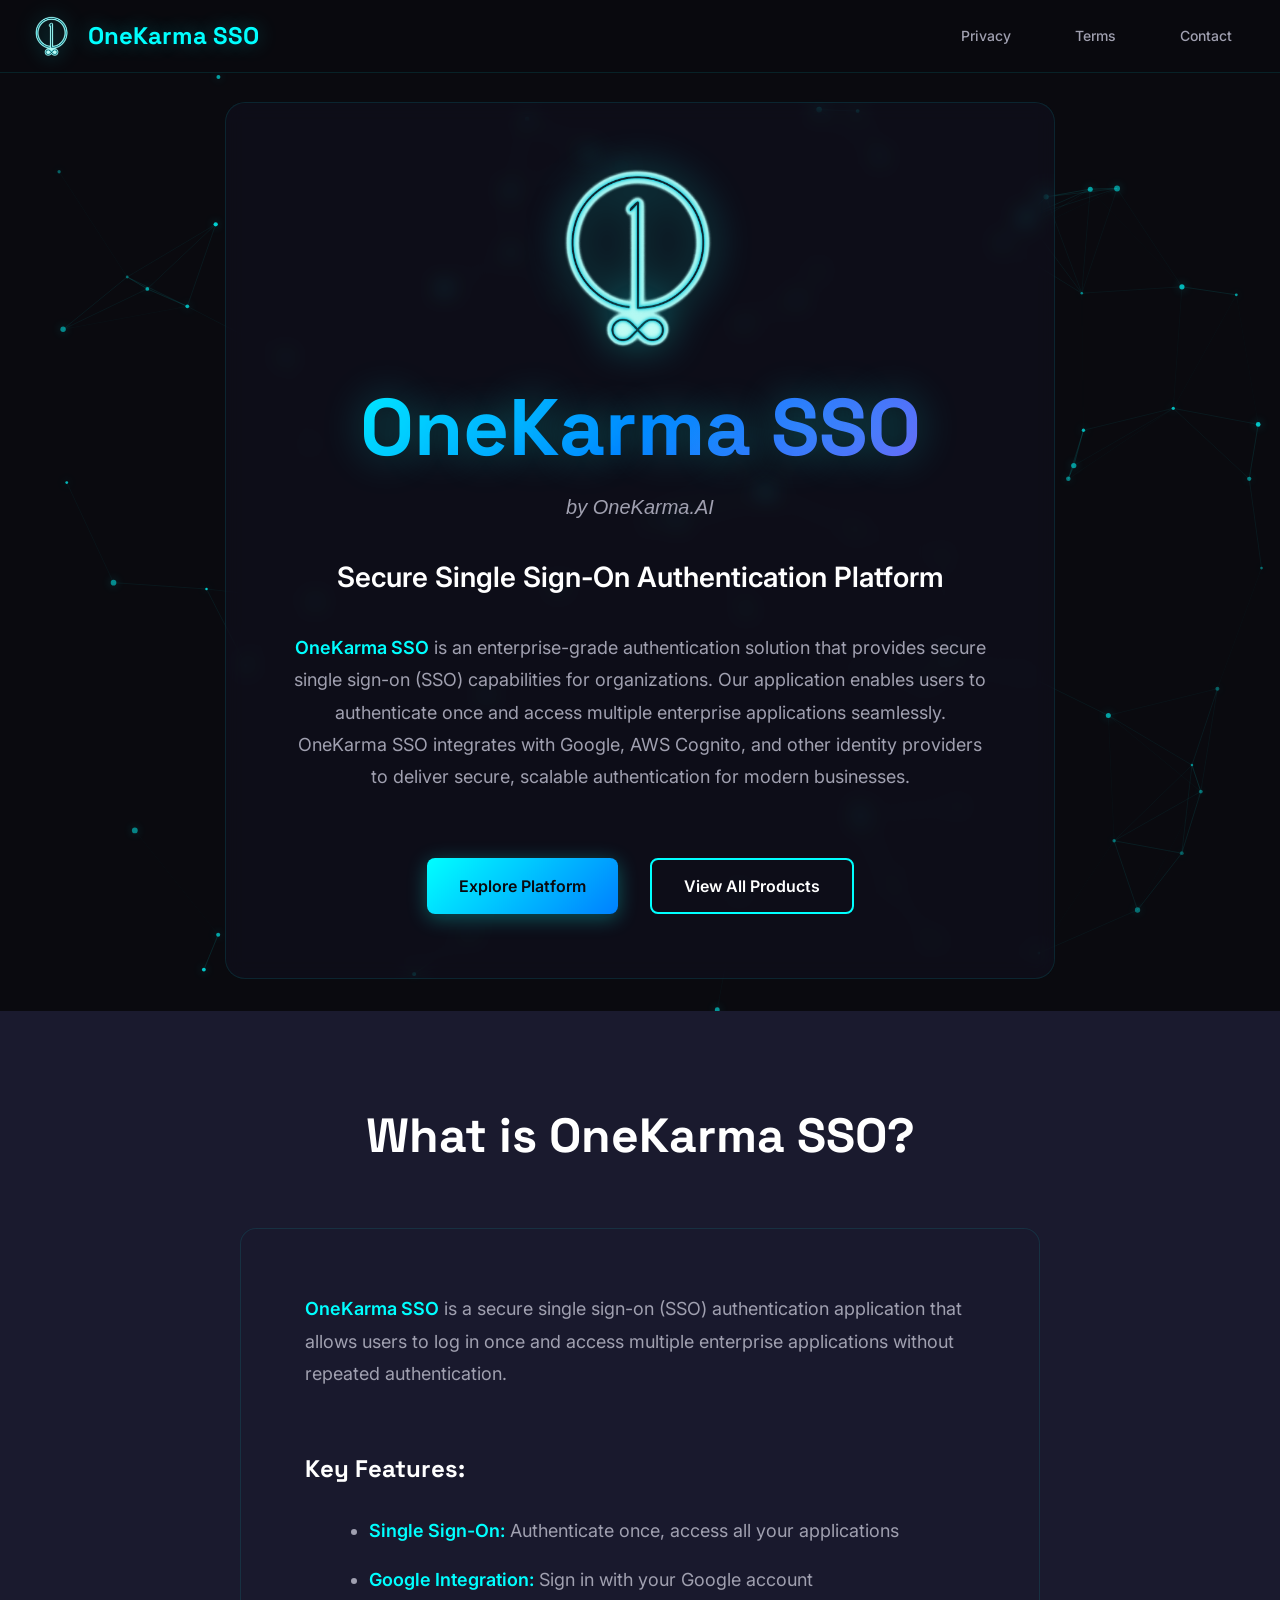
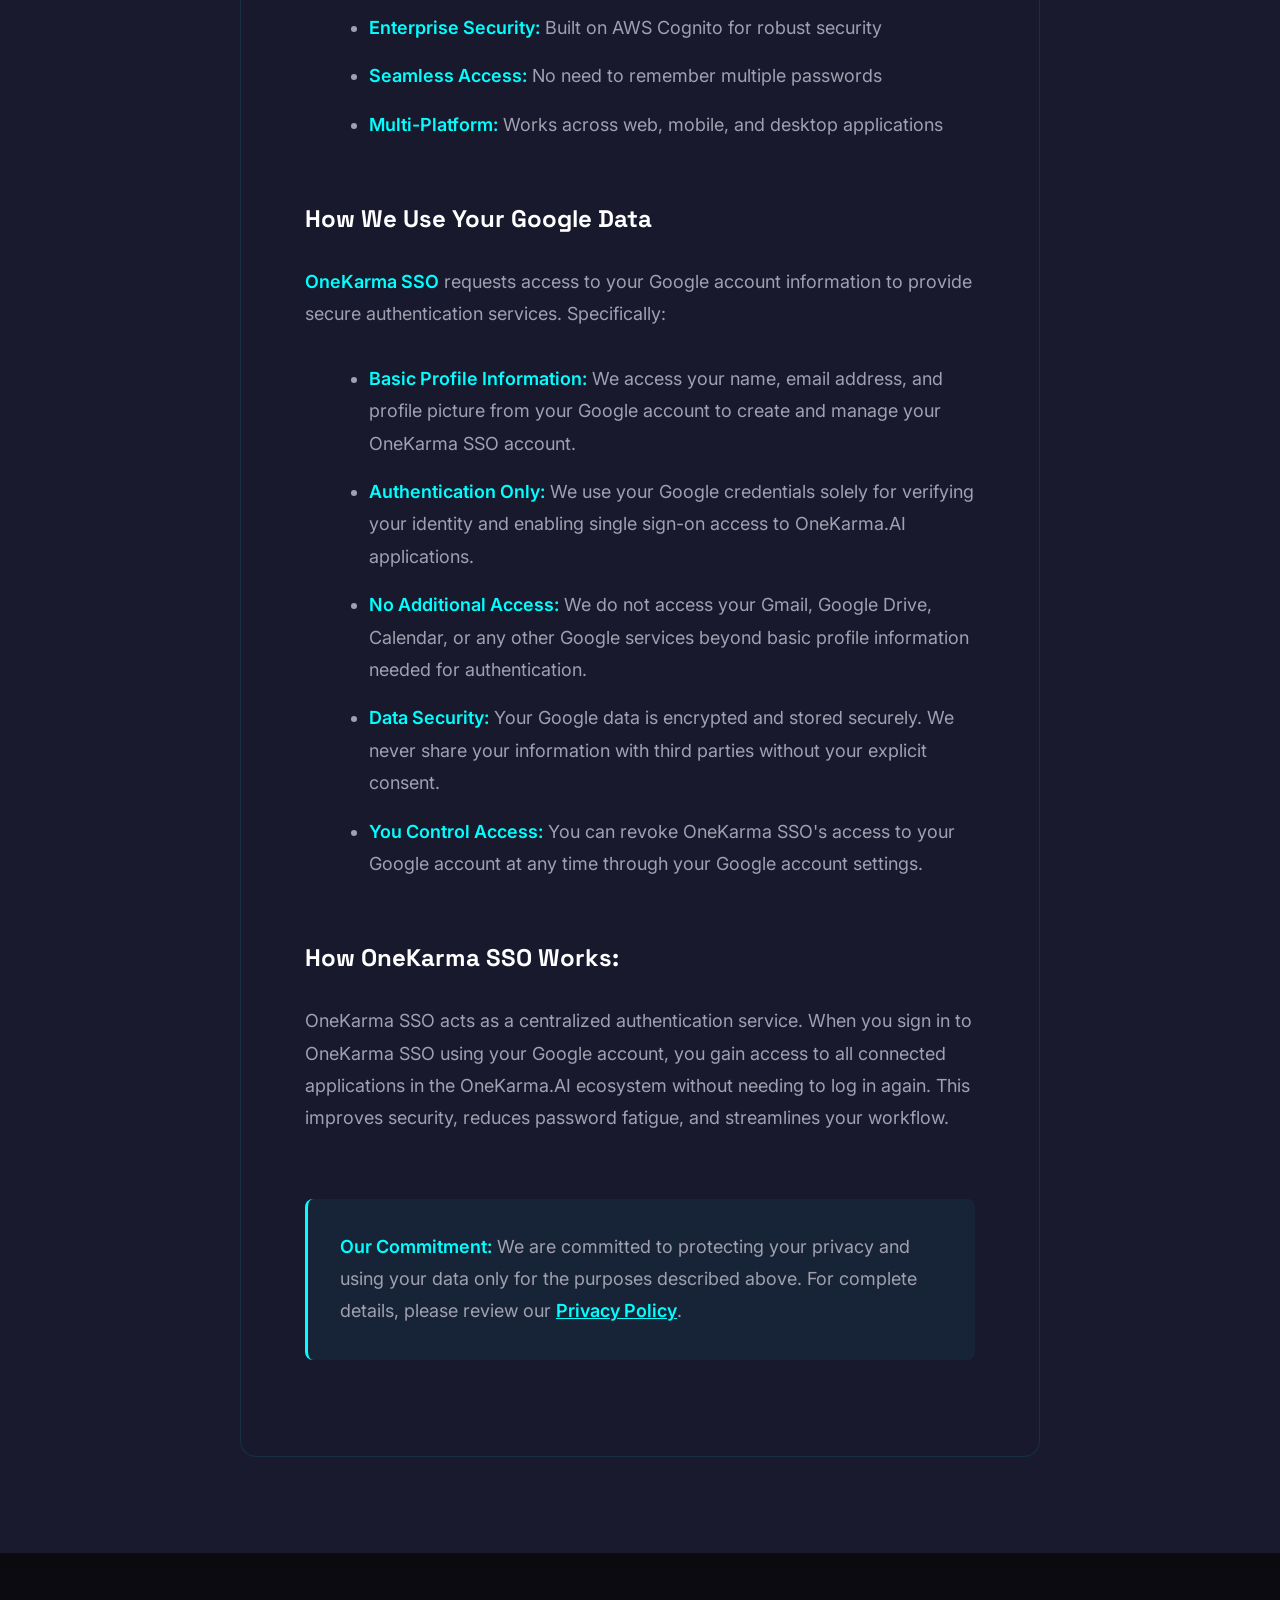
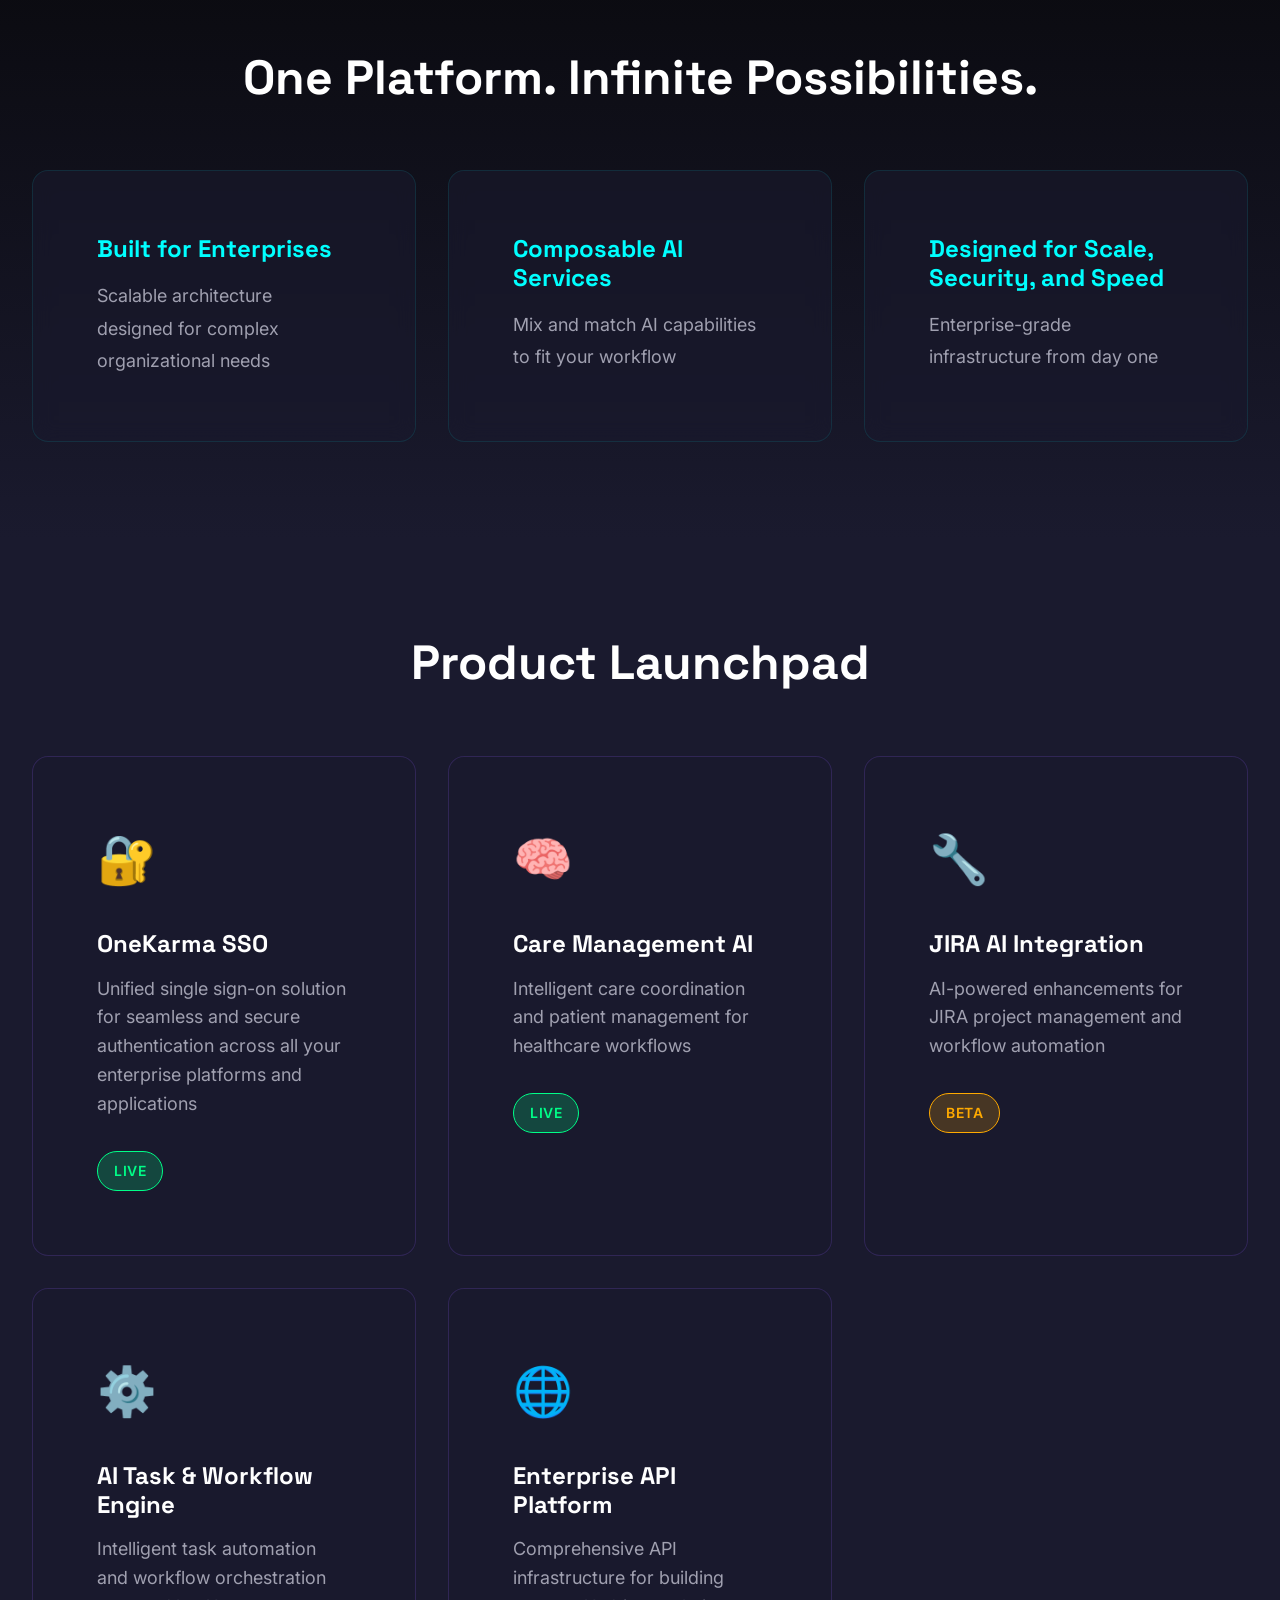
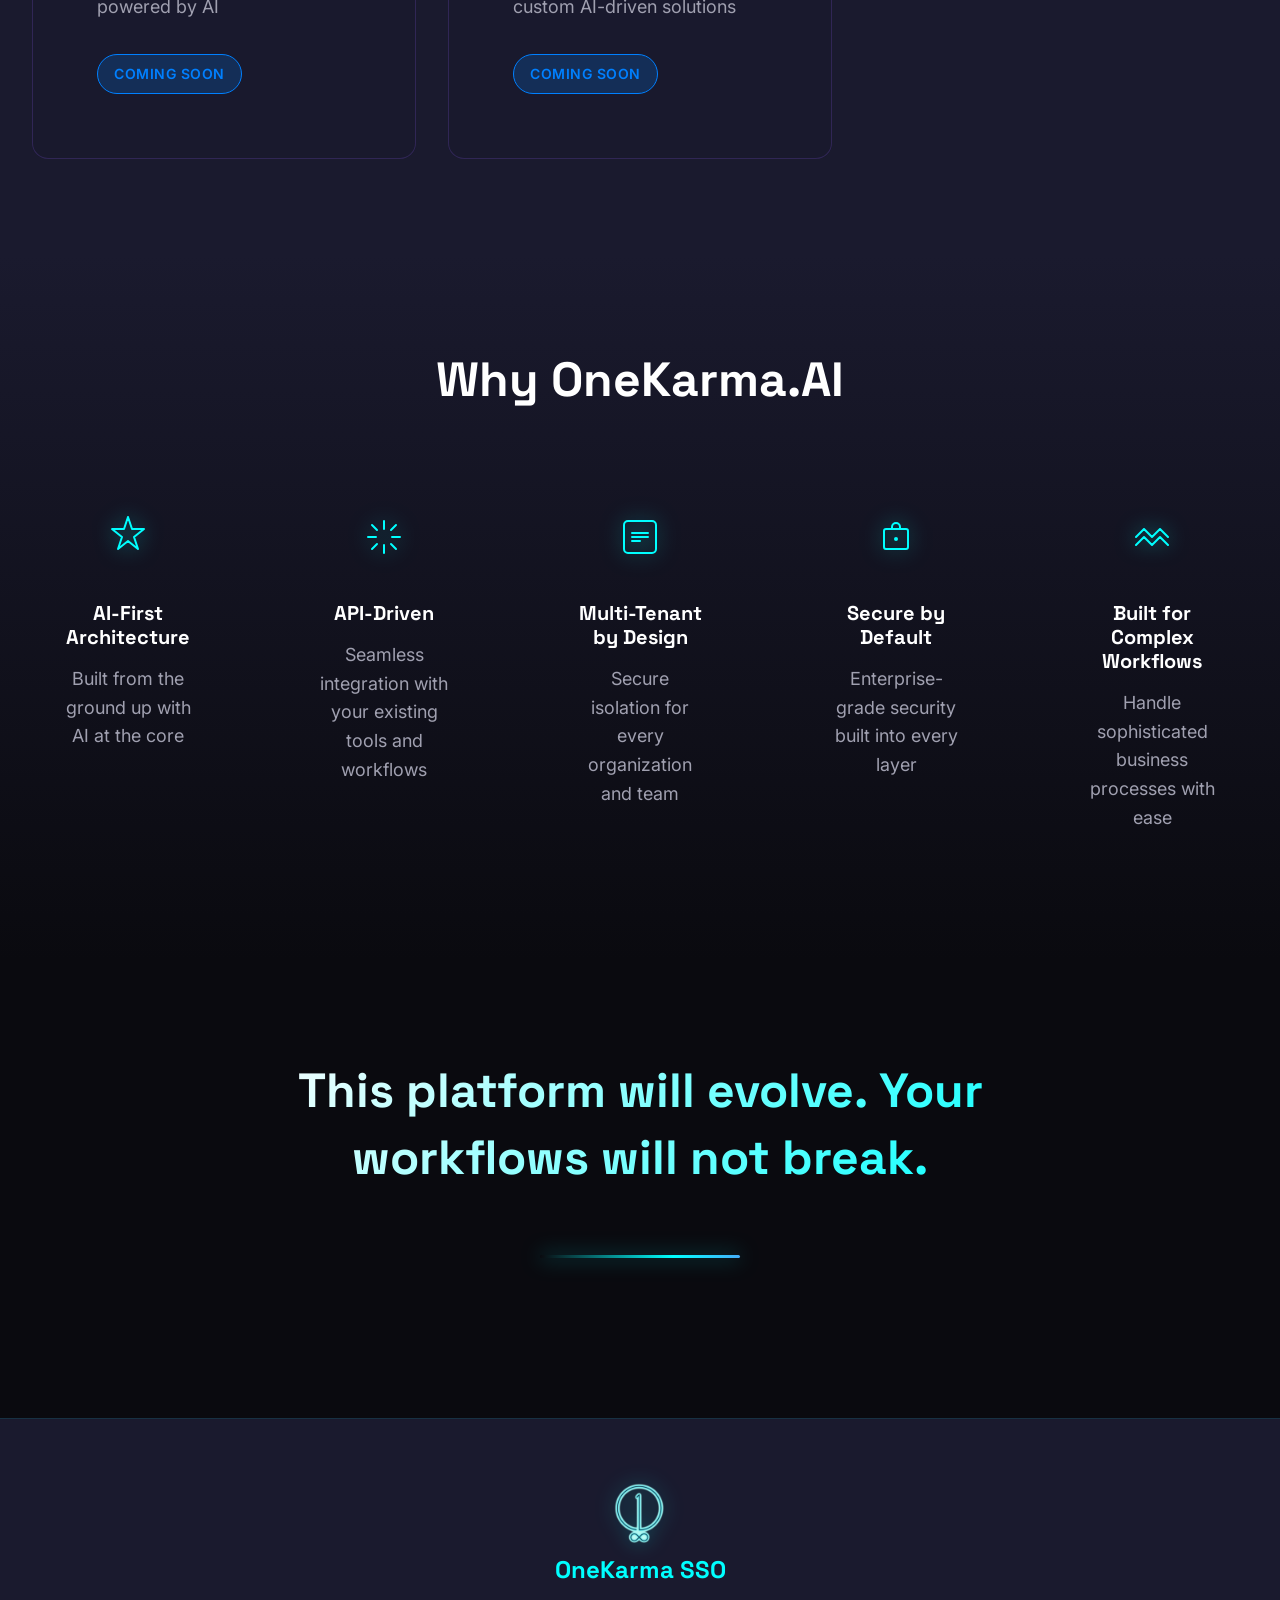
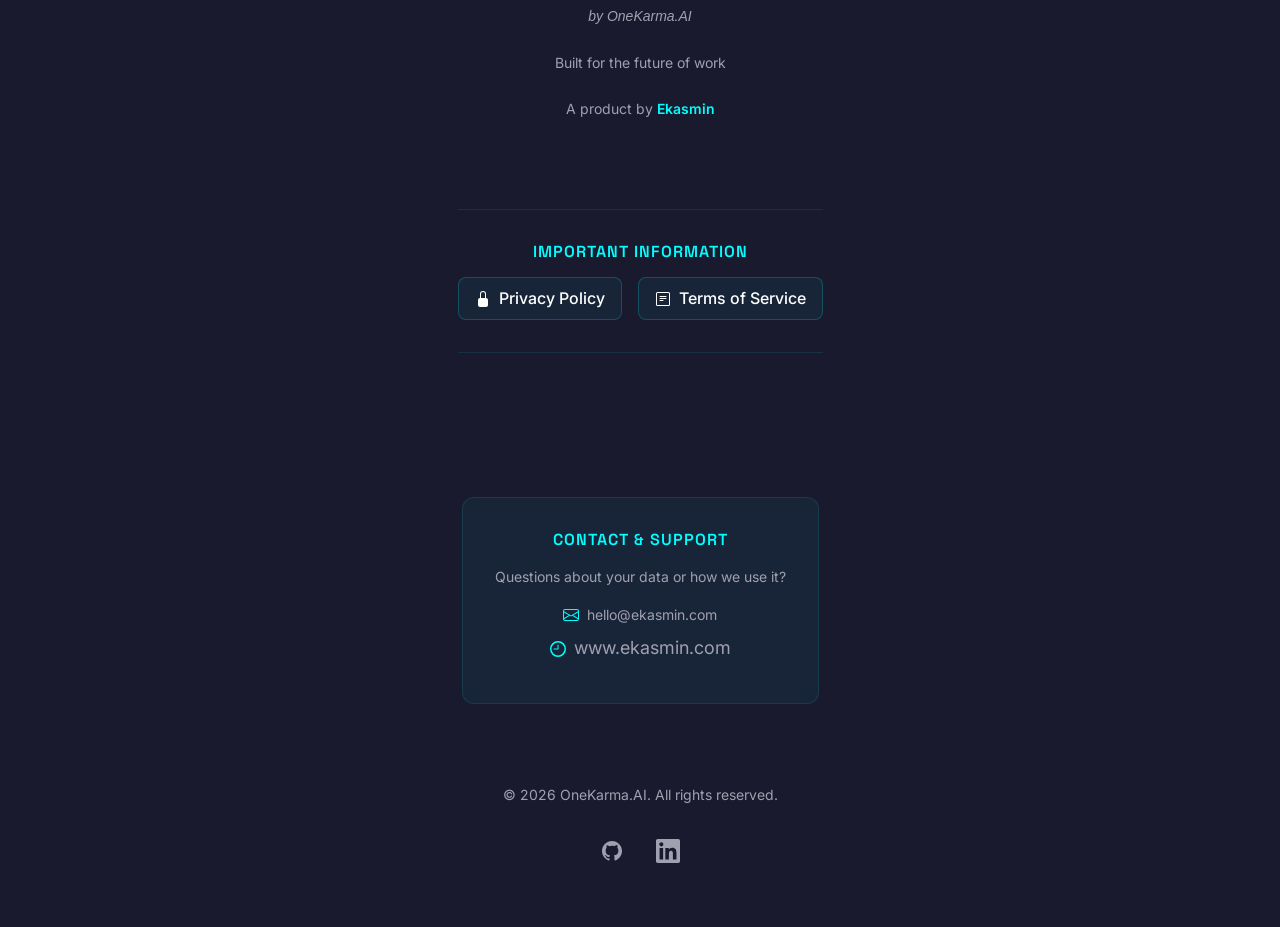
==== commit 775ccc60: "Add explicit OneKarma SSO branding: header navigation, meta tags, and structured data" ====
--- a/index.html
+++ b/index.html
@@ -4,6 +4,11 @@
   <meta charset="UTF-8">
   <meta name="viewport" content="width=device-width, initial-scale=1.0">
   <meta name="description" content="OneKarma SSO - Enterprise single sign-on authentication platform. Secure SSO solution for seamless access to multiple applications. By OneKarma.AI and Ekasmin.">
+  <meta name="application-name" content="OneKarma SSO">
+  <meta property="og:title" content="OneKarma SSO - Secure Single Sign-On Authentication Platform">
+  <meta property="og:description" content="OneKarma SSO is an enterprise-grade authentication solution that provides secure single sign-on capabilities for organizations.">
+  <meta property="og:site_name" content="OneKarma SSO">
+  <meta name="apple-mobile-web-app-title" content="OneKarma SSO">
   <title>OneKarma SSO - Secure Single Sign-On Authentication Platform</title>
   
   <!-- Favicons - OneKarma Logo -->
@@ -20,8 +25,52 @@
   <link rel="preconnect" href="https://fonts.googleapis.com">
   <link rel="preconnect" href="https://fonts.gstatic.com" crossorigin>
   <link href="https://fonts.googleapis.com/css2?family=Inter:wght@300;400;600;700&family=Space+Grotesk:wght@400;600;700&display=swap" rel="stylesheet">
+  
+  <!-- Structured Data for Google -->
+  <script type="application/ld+json">
+  {
+    "@context": "https://schema.org",
+    "@type": "SoftwareApplication",
+    "name": "OneKarma SSO",
+    "applicationCategory": "BusinessApplication",
+    "operatingSystem": "Web",
+    "description": "OneKarma SSO is an enterprise-grade authentication solution that provides secure single sign-on (SSO) capabilities for organizations. Users can authenticate once and access multiple enterprise applications seamlessly.",
+    "offers": {
+      "@type": "Offer",
+      "price": "0",
+      "priceCurrency": "USD"
+    },
+    "provider": {
+      "@type": "Organization",
+      "name": "Ekasmin",
+      "url": "https://www.ekasmin.com"
+    },
+    "url": "https://vinodkotiya.github.io/OneKarma/",
+    "author": {
+      "@type": "Organization",
+      "name": "OneKarma.AI"
+    }
+  }
+  </script>
 </head>
 <body>
+  
+  <!-- Top Navigation Bar -->
+  <header class="top-header" role="banner">
+    <div class="container">
+      <div class="header-content">
+        <div class="header-logo">
+          <img src="images/logo.png" alt="OneKarma SSO Logo" class="header-logo-image">
+          <span class="header-app-name">OneKarma SSO</span>
+        </div>
+        <nav class="header-nav">
+          <a href="privacy-policy.html" class="header-link">Privacy</a>
+          <a href="terms-of-service.html" class="header-link">Terms</a>
+          <a href="mailto:hello@ekasmin.com" class="header-link">Contact</a>
+        </nav>
+      </div>
+    </div>
+  </header>
   
   <!-- Hero Section -->
   <section id="hero" class="hero-section" role="banner">
--- a/css/style.css
+++ b/css/style.css
@@ -57,6 +57,90 @@
   color: var(--color-text-primary);
   line-height: 1.6;
   overflow-x: hidden;
+}
+
+/* ============================================
+   Top Header Navigation
+   ============================================ */
+.top-header {
+  position: fixed;
+  top: 0;
+  left: 0;
+  right: 0;
+  z-index: 1000;
+  background: rgba(10, 10, 15, 0.95);
+  backdrop-filter: blur(10px);
+  border-bottom: 1px solid rgba(0, 255, 255, 0.1);
+  padding: var(--spacing-sm) 0;
+}
+
+.header-content {
+  display: flex;
+  justify-content: space-between;
+  align-items: center;
+  flex-wrap: wrap;
+  gap: var(--spacing-sm);
+}
+
+.header-logo {
+  display: flex;
+  align-items: center;
+  gap: var(--spacing-sm);
+}
+
+.header-logo-image {
+  width: 40px;
+  height: auto;
+  filter: drop-shadow(0 0 10px rgba(0, 255, 255, 0.3));
+}
+
+.header-app-name {
+  font-family: var(--font-display);
+  font-size: 1.5rem;
+  font-weight: 700;
+  color: var(--color-accent-cyan);
+  text-shadow: 0 0 20px rgba(0, 255, 255, 0.3);
+}
+
+.header-nav {
+  display: flex;
+  gap: var(--spacing-md);
+  align-items: center;
+}
+
+.header-link {
+  color: var(--color-text-secondary);
+  text-decoration: none;
+  font-size: 0.875rem;
+  font-weight: 500;
+  transition: color 0.3s ease;
+  padding: var(--spacing-xs) var(--spacing-sm);
+  border-radius: 6px;
+}
+
+.header-link:hover {
+  color: var(--color-accent-cyan);
+  background: rgba(0, 255, 255, 0.1);
+}
+
+/* Add padding to body to account for fixed header */
+body {
+  padding-top: 70px;
+}
+
+@media (max-width: 768px) {
+  .header-app-name {
+    font-size: 1.25rem;
+  }
+  
+  .header-nav {
+    gap: var(--spacing-sm);
+  }
+  
+  .header-link {
+    font-size: 0.75rem;
+    padding: var(--spacing-xs);
+  }
 }
 
 /* ============================================
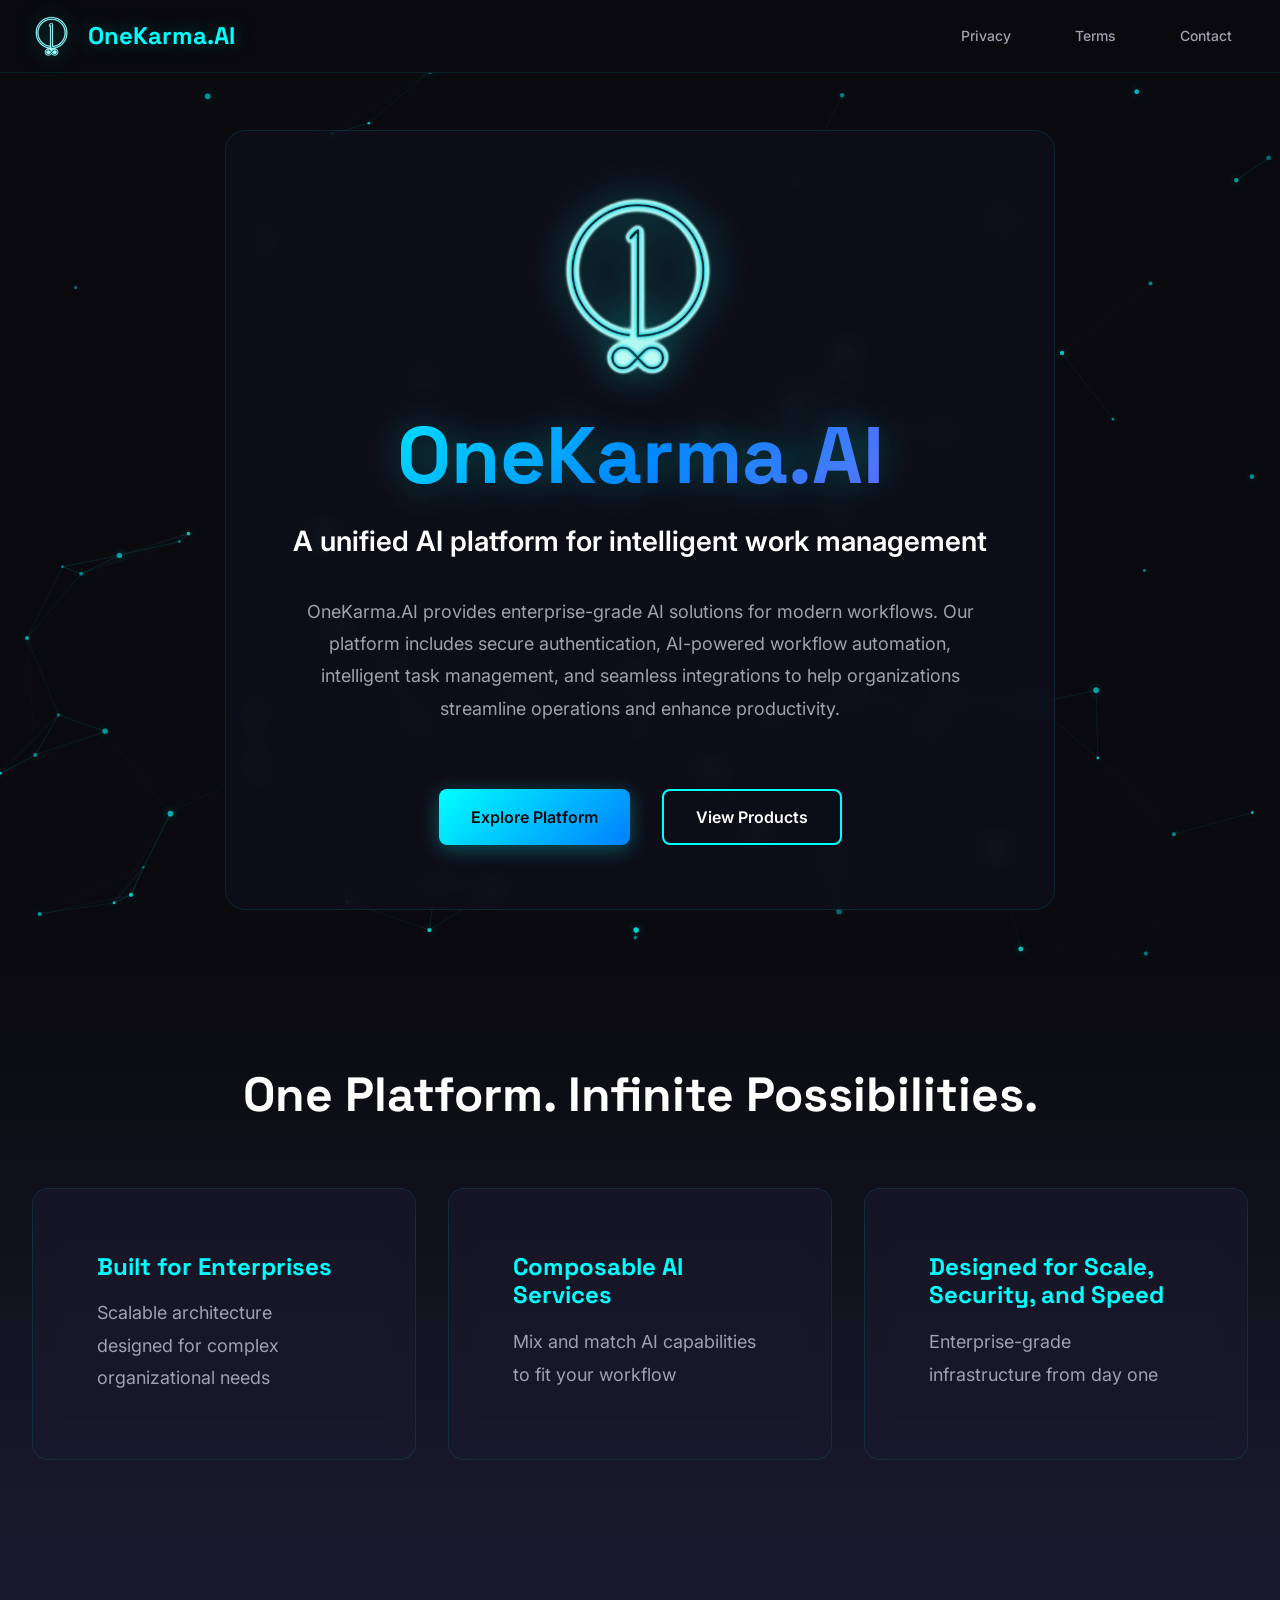
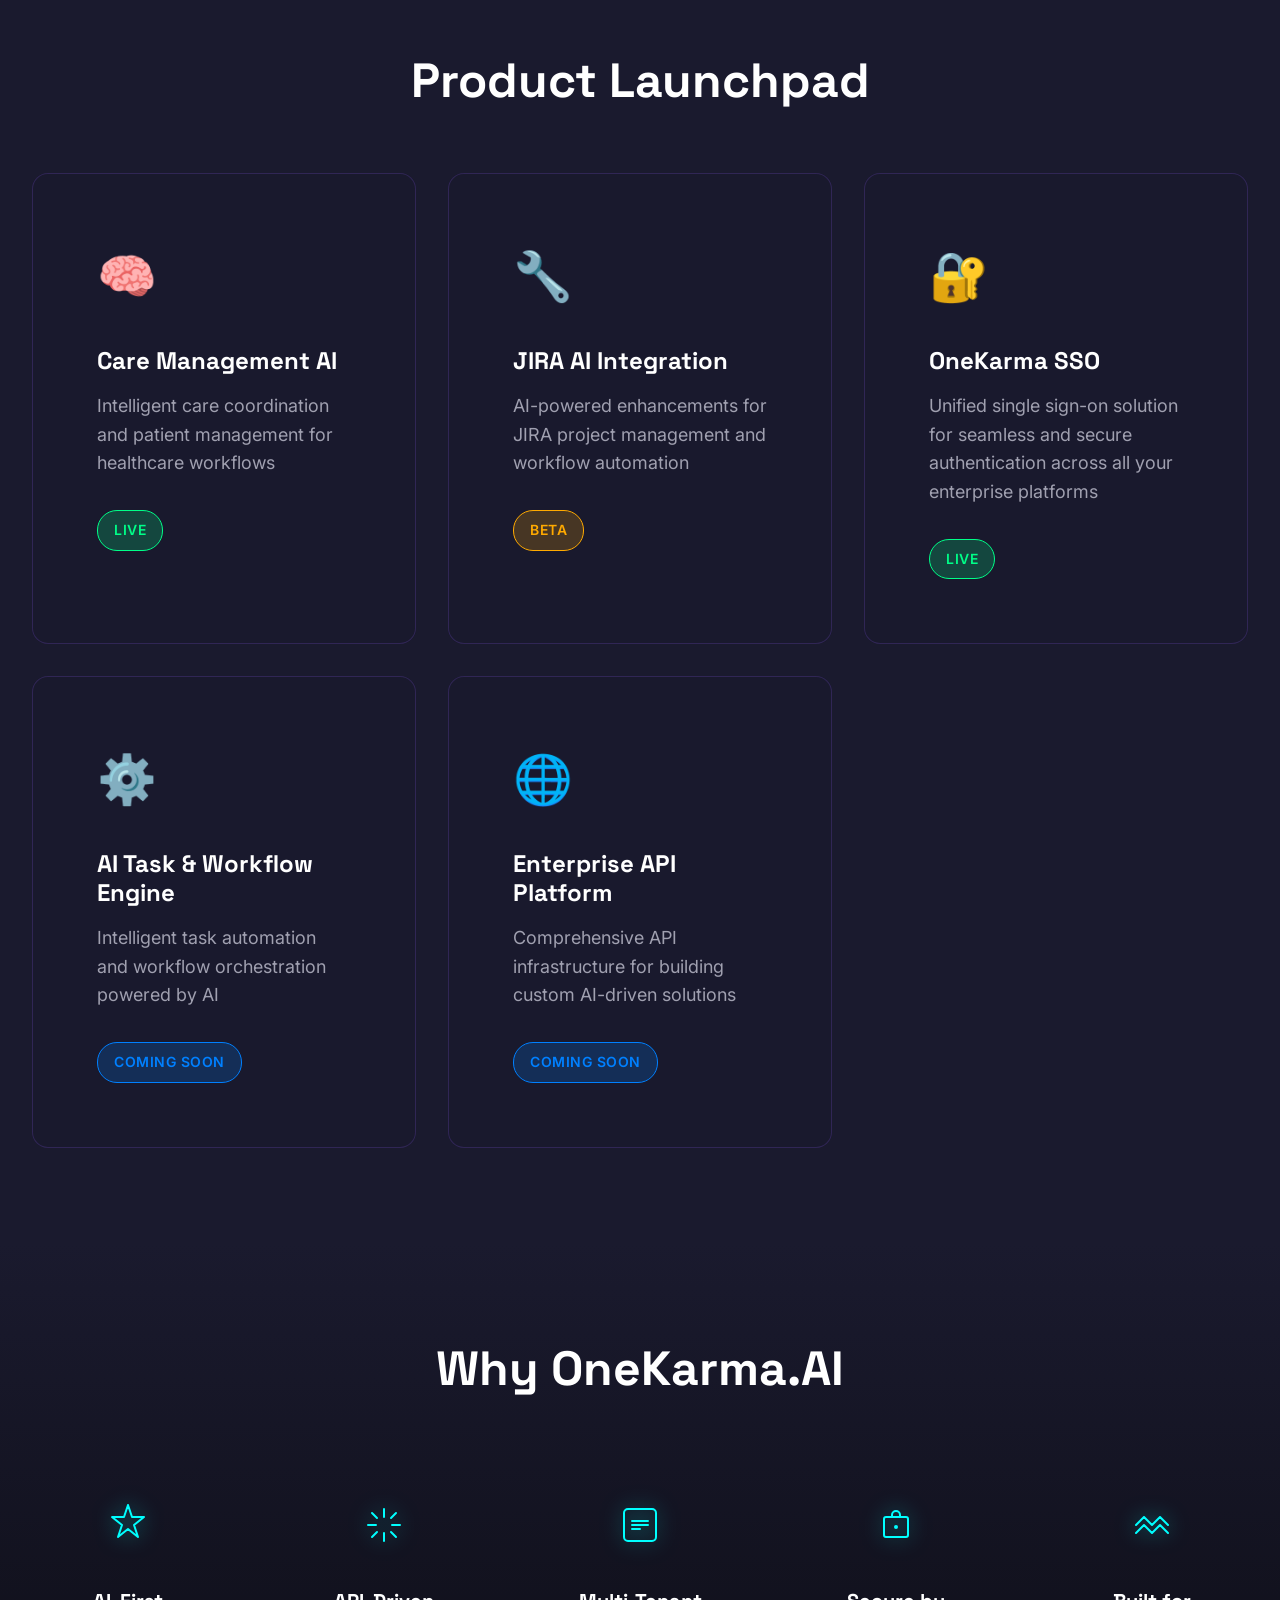
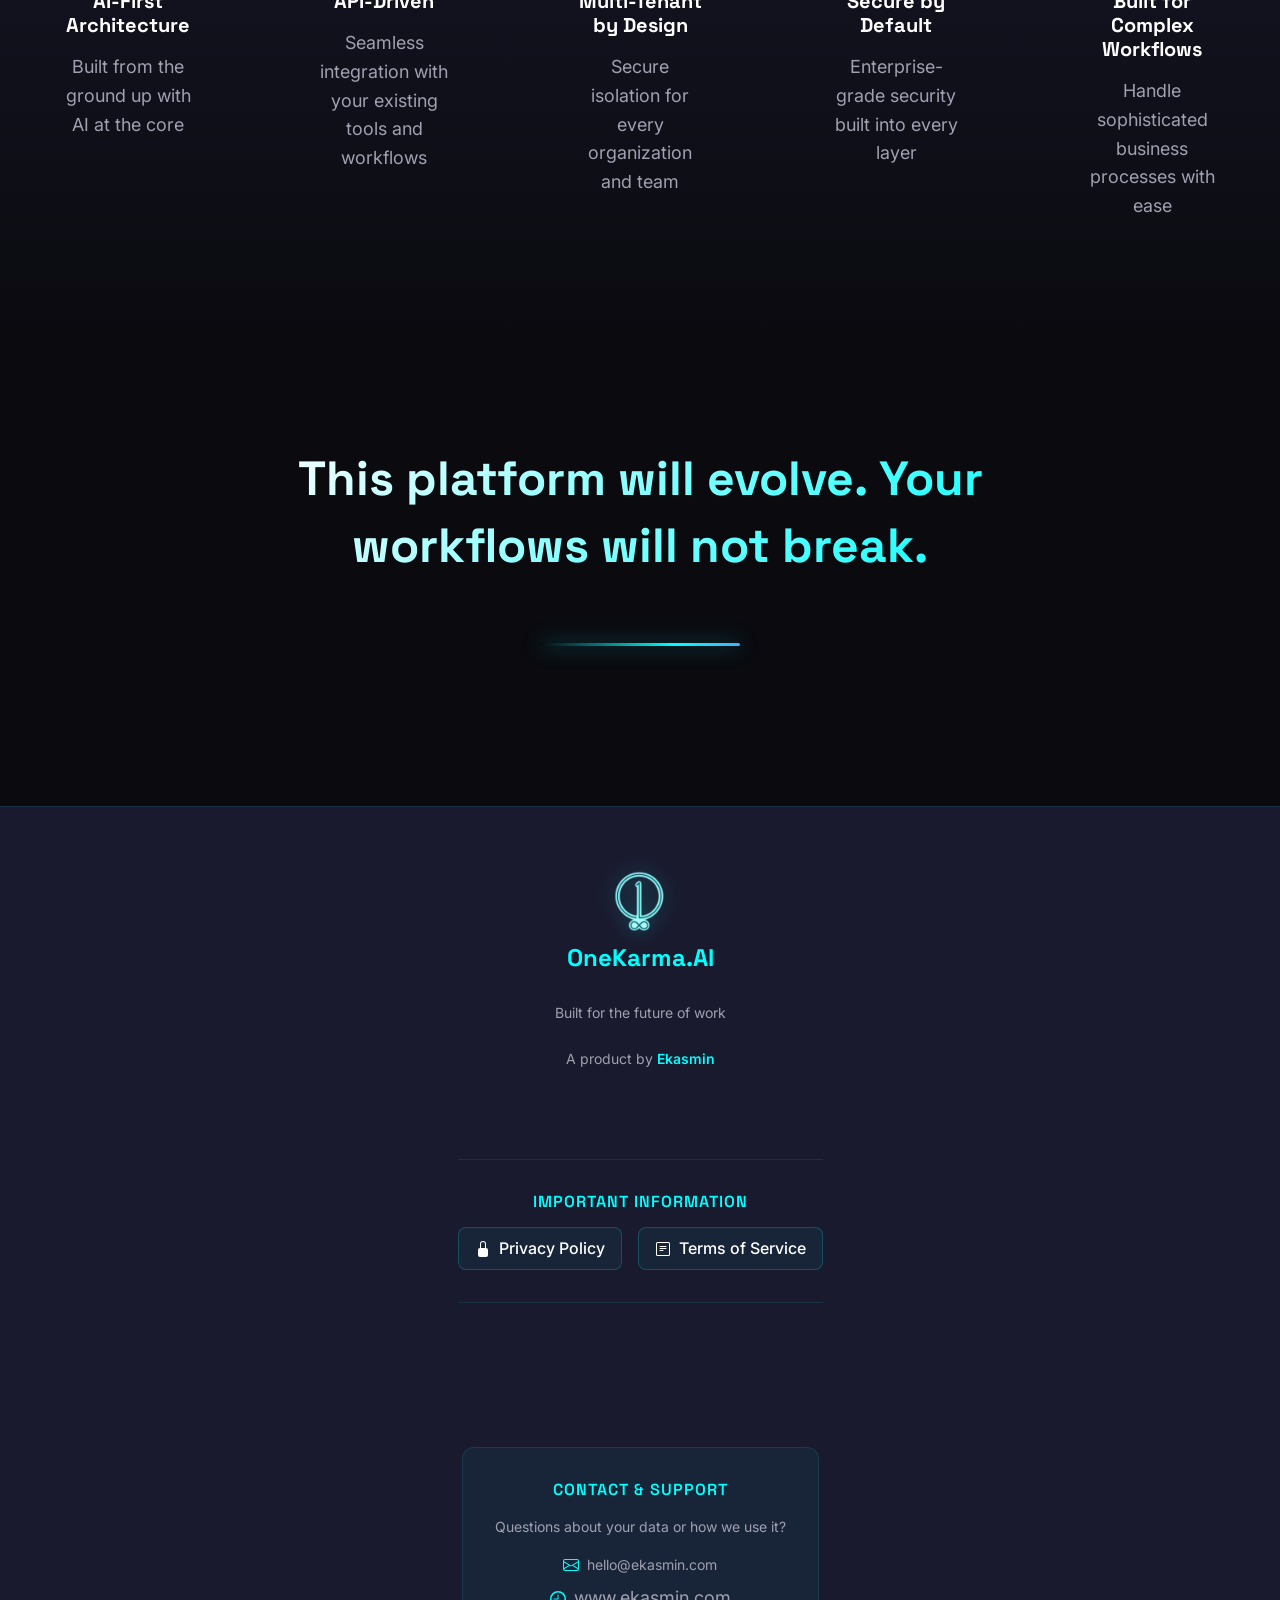
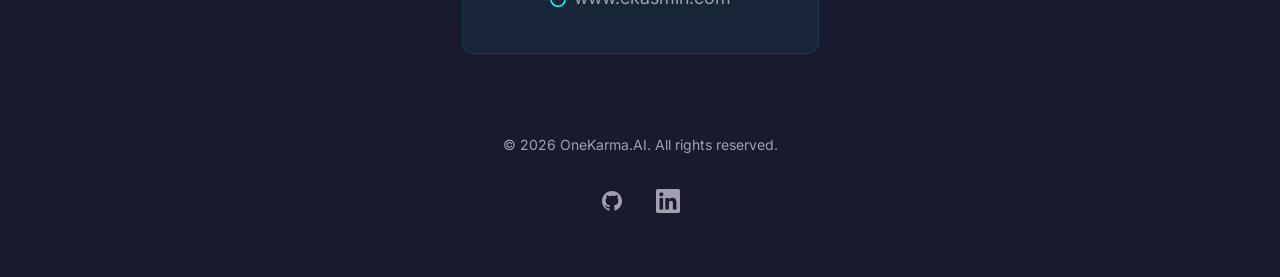
==== commit 35c22596: "Revert to OneKarma.AI branding, move SSO to products, add Care Management link" ====
--- a/index.html
+++ b/index.html
@@ -3,13 +3,13 @@
 <head>
   <meta charset="UTF-8">
   <meta name="viewport" content="width=device-width, initial-scale=1.0">
-  <meta name="description" content="OneKarma SSO - Enterprise single sign-on authentication platform. Secure SSO solution for seamless access to multiple applications. By OneKarma.AI and Ekasmin.">
-  <meta name="application-name" content="OneKarma SSO">
-  <meta property="og:title" content="OneKarma SSO - Secure Single Sign-On Authentication Platform">
-  <meta property="og:description" content="OneKarma SSO is an enterprise-grade authentication solution that provides secure single sign-on capabilities for organizations.">
-  <meta property="og:site_name" content="OneKarma SSO">
-  <meta name="apple-mobile-web-app-title" content="OneKarma SSO">
-  <title>OneKarma SSO - Secure Single Sign-On Authentication Platform</title>
+  <meta name="description" content="OneKarma.AI - A unified AI platform for intelligent work management. Enterprise-grade AI solutions for modern workflows. By Ekasmin.">
+  <meta name="application-name" content="OneKarma.AI">
+  <meta property="og:title" content="OneKarma.AI - Unified AI Platform for Intelligent Work Management">
+  <meta property="og:description" content="OneKarma.AI provides enterprise-grade AI solutions including secure authentication, AI-powered workflow automation, and intelligent task management.">
+  <meta property="og:site_name" content="OneKarma.AI">
+  <meta name="apple-mobile-web-app-title" content="OneKarma.AI">
+  <title>OneKarma.AI - Unified AI Platform for Intelligent Work Management</title>
   
   <!-- Favicons - OneKarma Logo -->
   <link rel="icon" type="image/x-icon" href="images/favicon/favicon.ico">
@@ -31,10 +31,10 @@
   {
     "@context": "https://schema.org",
     "@type": "SoftwareApplication",
-    "name": "OneKarma SSO",
+    "name": "OneKarma.AI",
     "applicationCategory": "BusinessApplication",
     "operatingSystem": "Web",
-    "description": "OneKarma SSO is an enterprise-grade authentication solution that provides secure single sign-on (SSO) capabilities for organizations. Users can authenticate once and access multiple enterprise applications seamlessly.",
+    "description": "OneKarma.AI is a unified AI platform for intelligent work management, providing enterprise-grade solutions including secure authentication, AI-powered workflow automation, and intelligent task management.",
     "offers": {
       "@type": "Offer",
       "price": "0",
@@ -60,8 +60,8 @@
     <div class="container">
       <div class="header-content">
         <div class="header-logo">
-          <img src="images/logo.png" alt="OneKarma SSO Logo" class="header-logo-image">
-          <span class="header-app-name">OneKarma SSO</span>
+          <img src="images/logo.png" alt="OneKarma.AI Logo" class="header-logo-image">
+          <span class="header-app-name">OneKarma.AI</span>
         </div>
         <nav class="header-nav">
           <a href="privacy-policy.html" class="header-link">Privacy</a>
@@ -79,47 +79,12 @@
       <div class="hero-logo">
         <img src="images/logo.png" alt="OneKarma.AI Logo" class="logo-image">
       </div>
-      <h1 class="hero-title">OneKarma SSO</h1>
-      <p class="hero-app-name">by OneKarma.AI</p>
-      <p class="hero-subtitle">Secure Single Sign-On Authentication Platform</p>
-      <p class="hero-description"><strong>OneKarma SSO</strong> is an enterprise-grade authentication solution that provides secure single sign-on (SSO) capabilities for organizations. Our application enables users to authenticate once and access multiple enterprise applications seamlessly. OneKarma SSO integrates with Google, AWS Cognito, and other identity providers to deliver secure, scalable authentication for modern businesses.</p>
+      <h1 class="hero-title">OneKarma.AI</h1>
+      <p class="hero-subtitle">A unified AI platform for intelligent work management</p>
+      <p class="hero-description">OneKarma.AI provides enterprise-grade AI solutions for modern workflows. Our platform includes secure authentication, AI-powered workflow automation, intelligent task management, and seamless integrations to help organizations streamline operations and enhance productivity.</p>
       <div class="hero-cta">
         <button class="btn-primary" data-scroll-to="platform-vision" aria-label="Explore Platform">Explore Platform</button>
-        <button class="btn-secondary" data-scroll-to="products" aria-label="Coming Products">View All Products</button>
-      </div>
-    </div>
-  </section>
-
-  <!-- App Purpose Section -->
-  <section id="app-purpose" class="app-purpose-section" aria-labelledby="purpose-heading">
-    <div class="container">
-      <h2 id="purpose-heading" class="section-title fade-in">What is OneKarma SSO?</h2>
-      <div class="purpose-content fade-in">
-        <p><strong>OneKarma SSO</strong> is a secure single sign-on (SSO) authentication application that allows users to log in once and access multiple enterprise applications without repeated authentication.</p>
-        
-        <h3>Key Features:</h3>
-        <ul>
-          <li><strong>Single Sign-On:</strong> Authenticate once, access all your applications</li>
-          <li><strong>Google Integration:</strong> Sign in with your Google account</li>
-          <li><strong>Enterprise Security:</strong> Built on AWS Cognito for robust security</li>
-          <li><strong>Seamless Access:</strong> No need to remember multiple passwords</li>
-          <li><strong>Multi-Platform:</strong> Works across web, mobile, and desktop applications</li>
-        </ul>
-        
-        <h3>How We Use Your Google Data</h3>
-        <p><strong>OneKarma SSO</strong> requests access to your Google account information to provide secure authentication services. Specifically:</p>
-        <ul>
-          <li><strong>Basic Profile Information:</strong> We access your name, email address, and profile picture from your Google account to create and manage your OneKarma SSO account.</li>
-          <li><strong>Authentication Only:</strong> We use your Google credentials solely for verifying your identity and enabling single sign-on access to OneKarma.AI applications.</li>
-          <li><strong>No Additional Access:</strong> We do not access your Gmail, Google Drive, Calendar, or any other Google services beyond basic profile information needed for authentication.</li>
-          <li><strong>Data Security:</strong> Your Google data is encrypted and stored securely. We never share your information with third parties without your explicit consent.</li>
-          <li><strong>You Control Access:</strong> You can revoke OneKarma SSO's access to your Google account at any time through your Google account settings.</li>
-        </ul>
-        
-        <h3>How OneKarma SSO Works:</h3>
-        <p>OneKarma SSO acts as a centralized authentication service. When you sign in to OneKarma SSO using your Google account, you gain access to all connected applications in the OneKarma.AI ecosystem without needing to log in again. This improves security, reduces password fatigue, and streamlines your workflow.</p>
-        
-        <p class="data-commitment"><strong>Our Commitment:</strong> We are committed to protecting your privacy and using your data only for the purposes described above. For complete details, please review our <a href="privacy-policy.html">Privacy Policy</a>.</p>
+        <button class="btn-secondary" data-scroll-to="products" aria-label="View Products">View Products</button>
       </div>
     </div>
   </section>
@@ -226,8 +191,7 @@
     <div class="container">
       <div class="footer-logo-section">
         <img src="images/logo.png" alt="OneKarma.AI Logo" class="footer-logo-image">
-        <div class="footer-logo">OneKarma SSO</div>
-        <p class="footer-byline">by OneKarma.AI</p>
+        <div class="footer-logo">OneKarma.AI</div>
       </div>
       <p class="footer-tagline">Built for the future of work</p>
       <p class="footer-company">
--- a/css/style.css
+++ b/css/style.css
@@ -537,6 +537,29 @@
   transition: all 0.3s ease;
   position: relative;
   overflow: hidden;
+}
+
+.product-card[role="link"] {
+  cursor: pointer;
+}
+
+.product-card[role="link"]:hover {
+  border-color: rgba(0, 255, 255, 0.5);
+}
+
+.product-link-indicator {
+  position: absolute;
+  top: var(--spacing-md);
+  right: var(--spacing-md);
+  font-size: 1.5rem;
+  color: var(--color-accent-cyan);
+  opacity: 0;
+  transition: opacity 0.3s ease, transform 0.3s ease;
+}
+
+.product-card[role="link"]:hover .product-link-indicator {
+  opacity: 1;
+  transform: translateX(5px);
 }
 
 .product-card::before {
